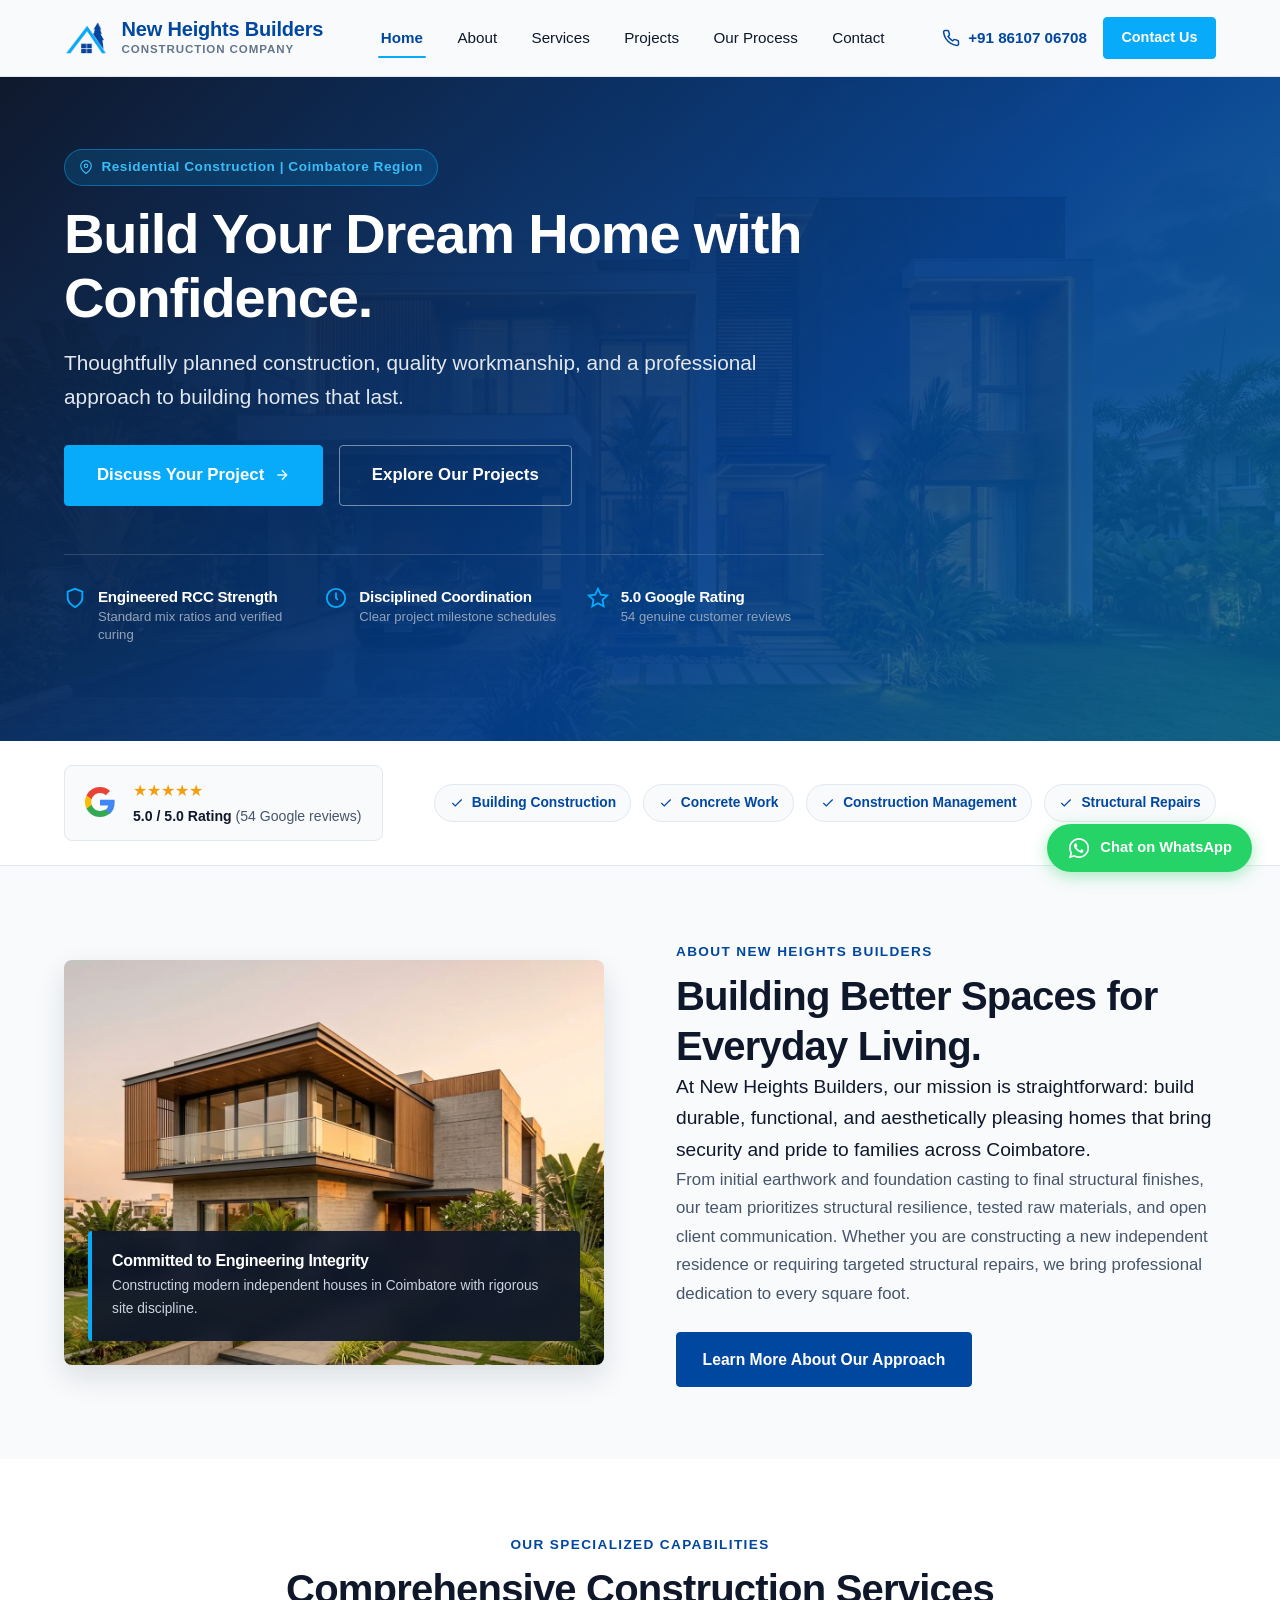
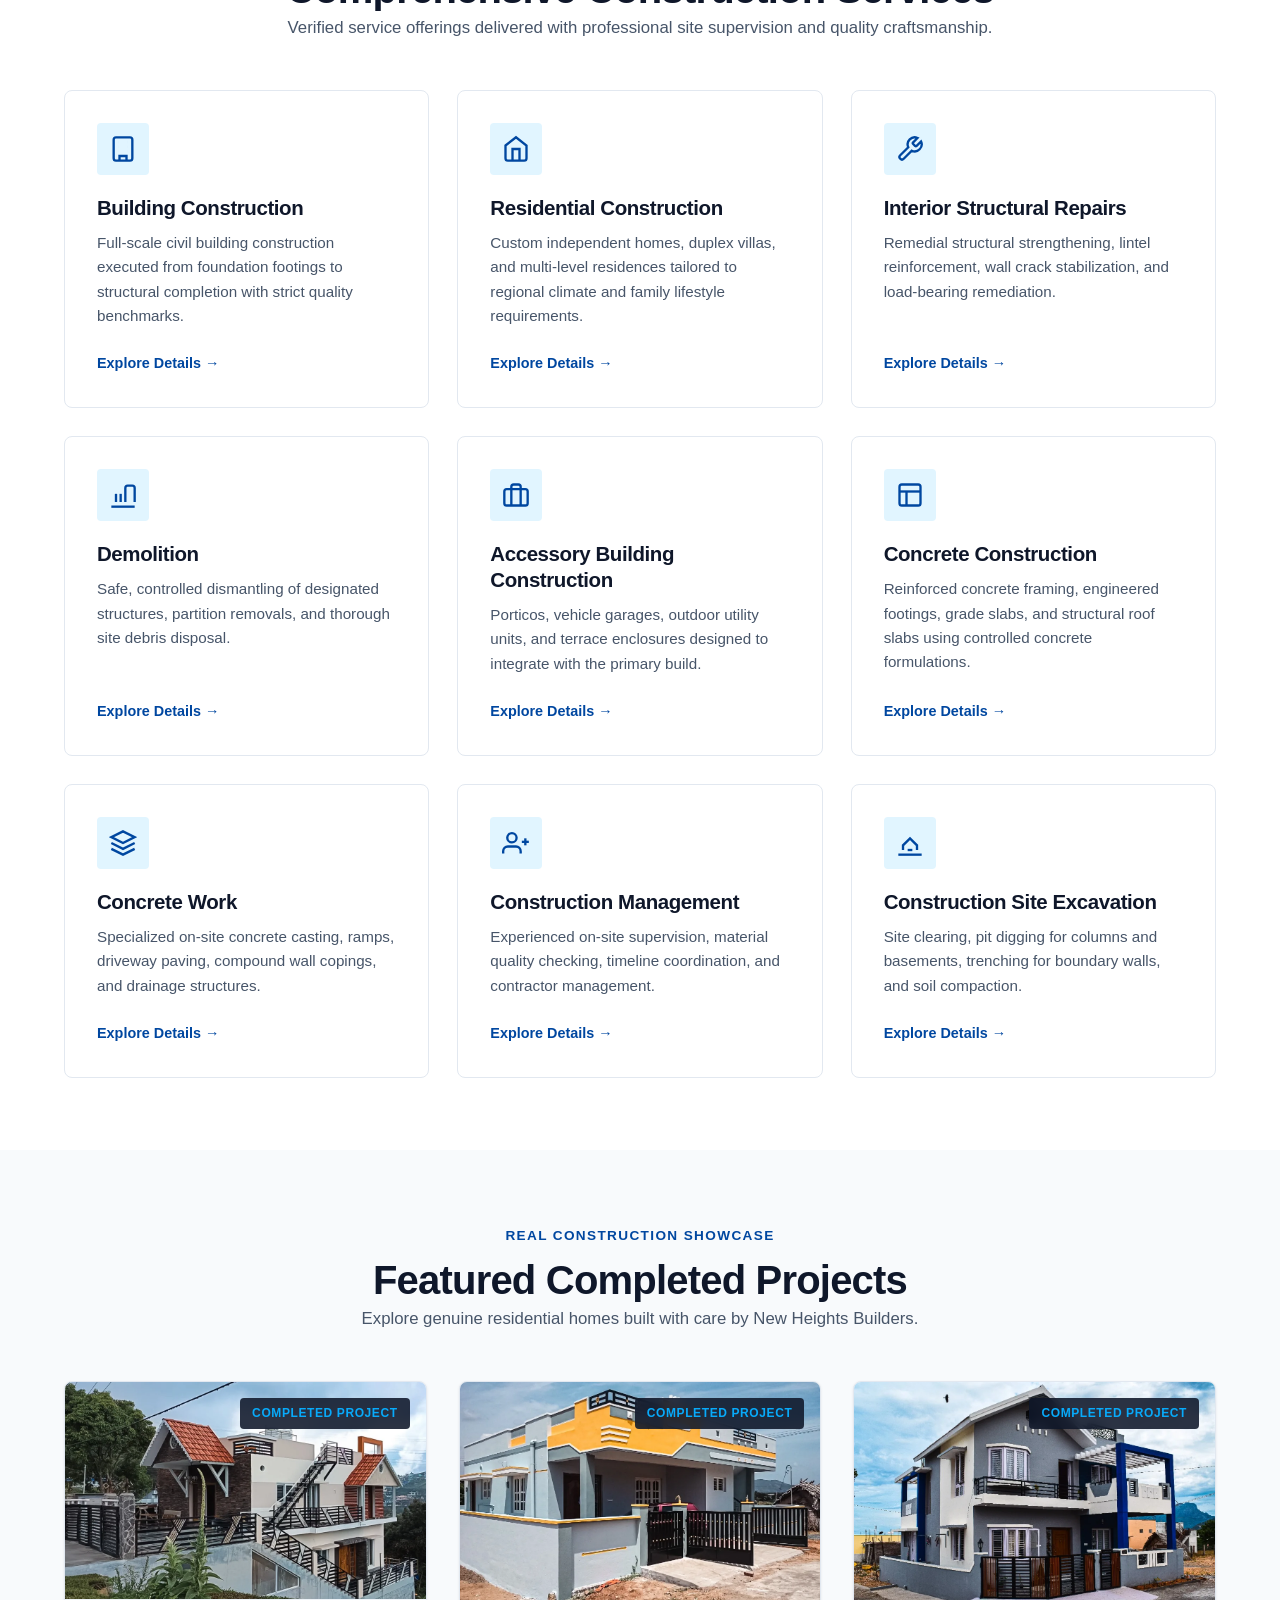
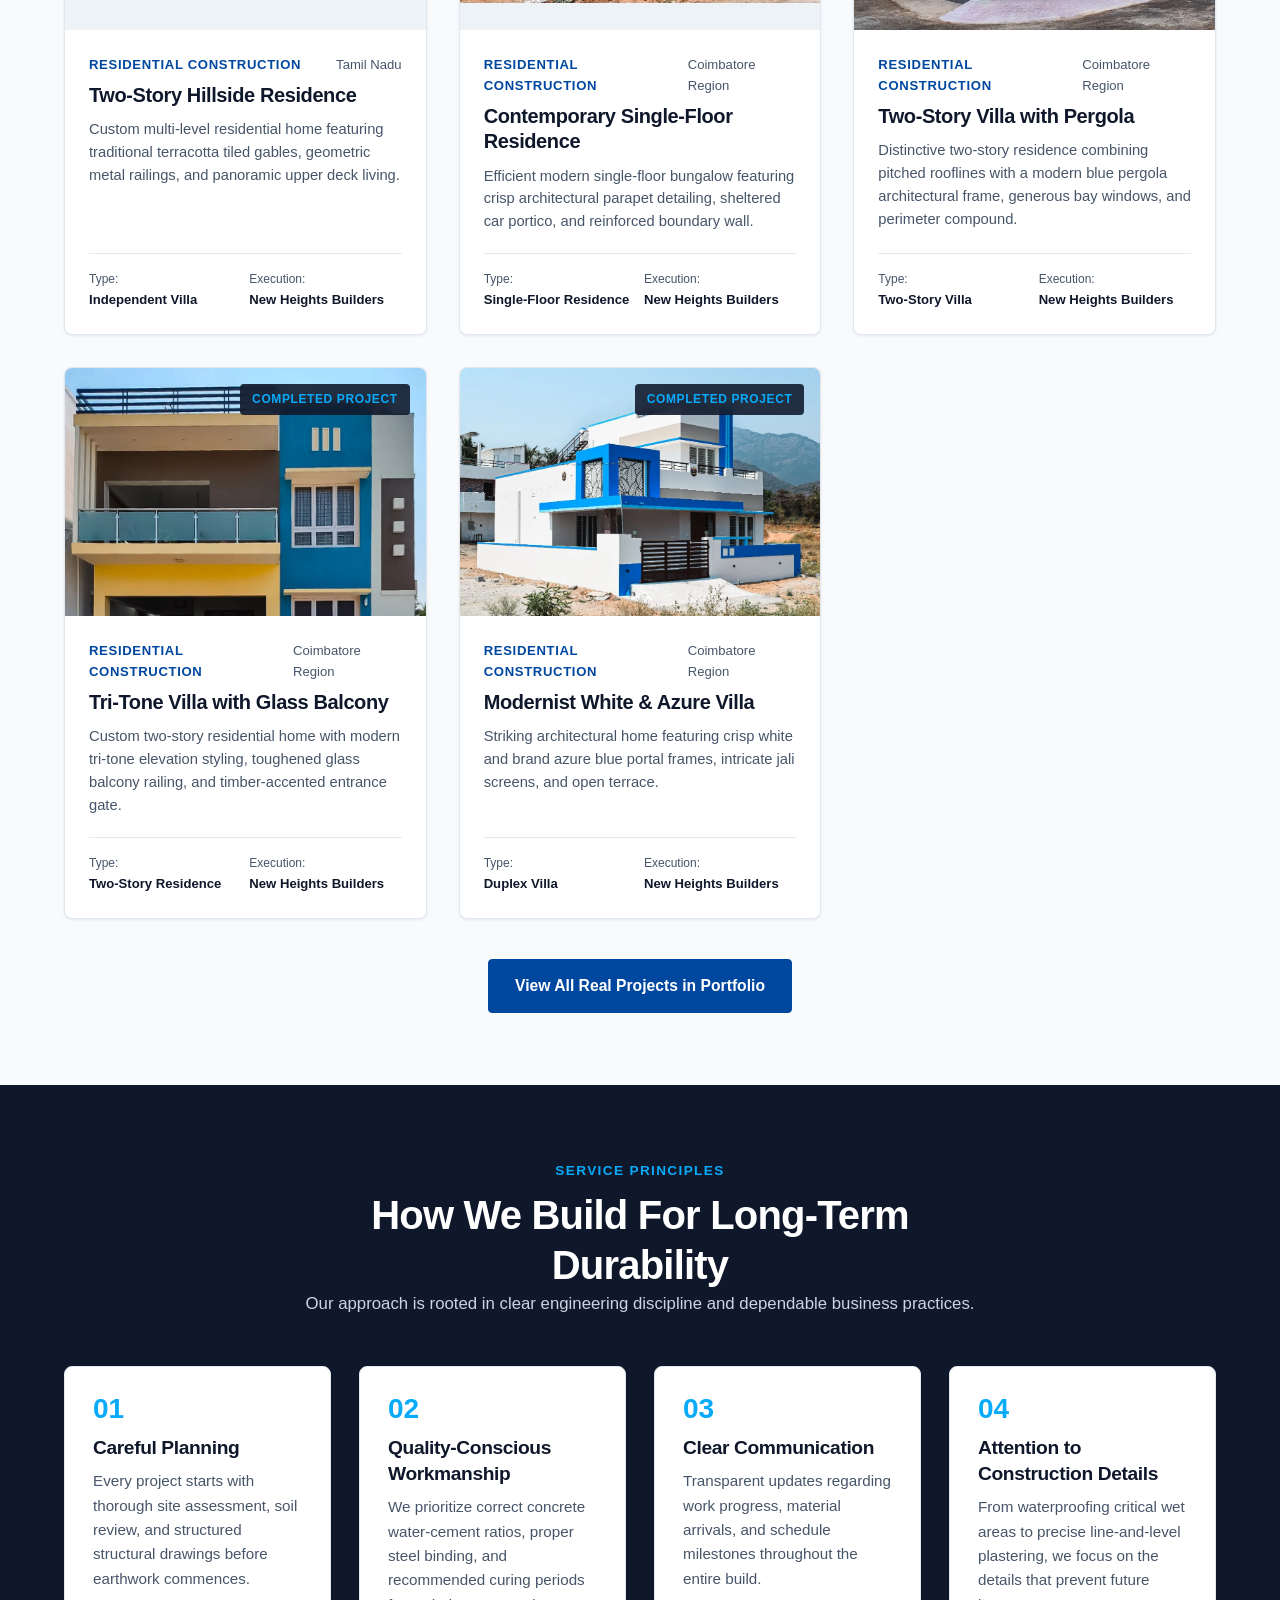
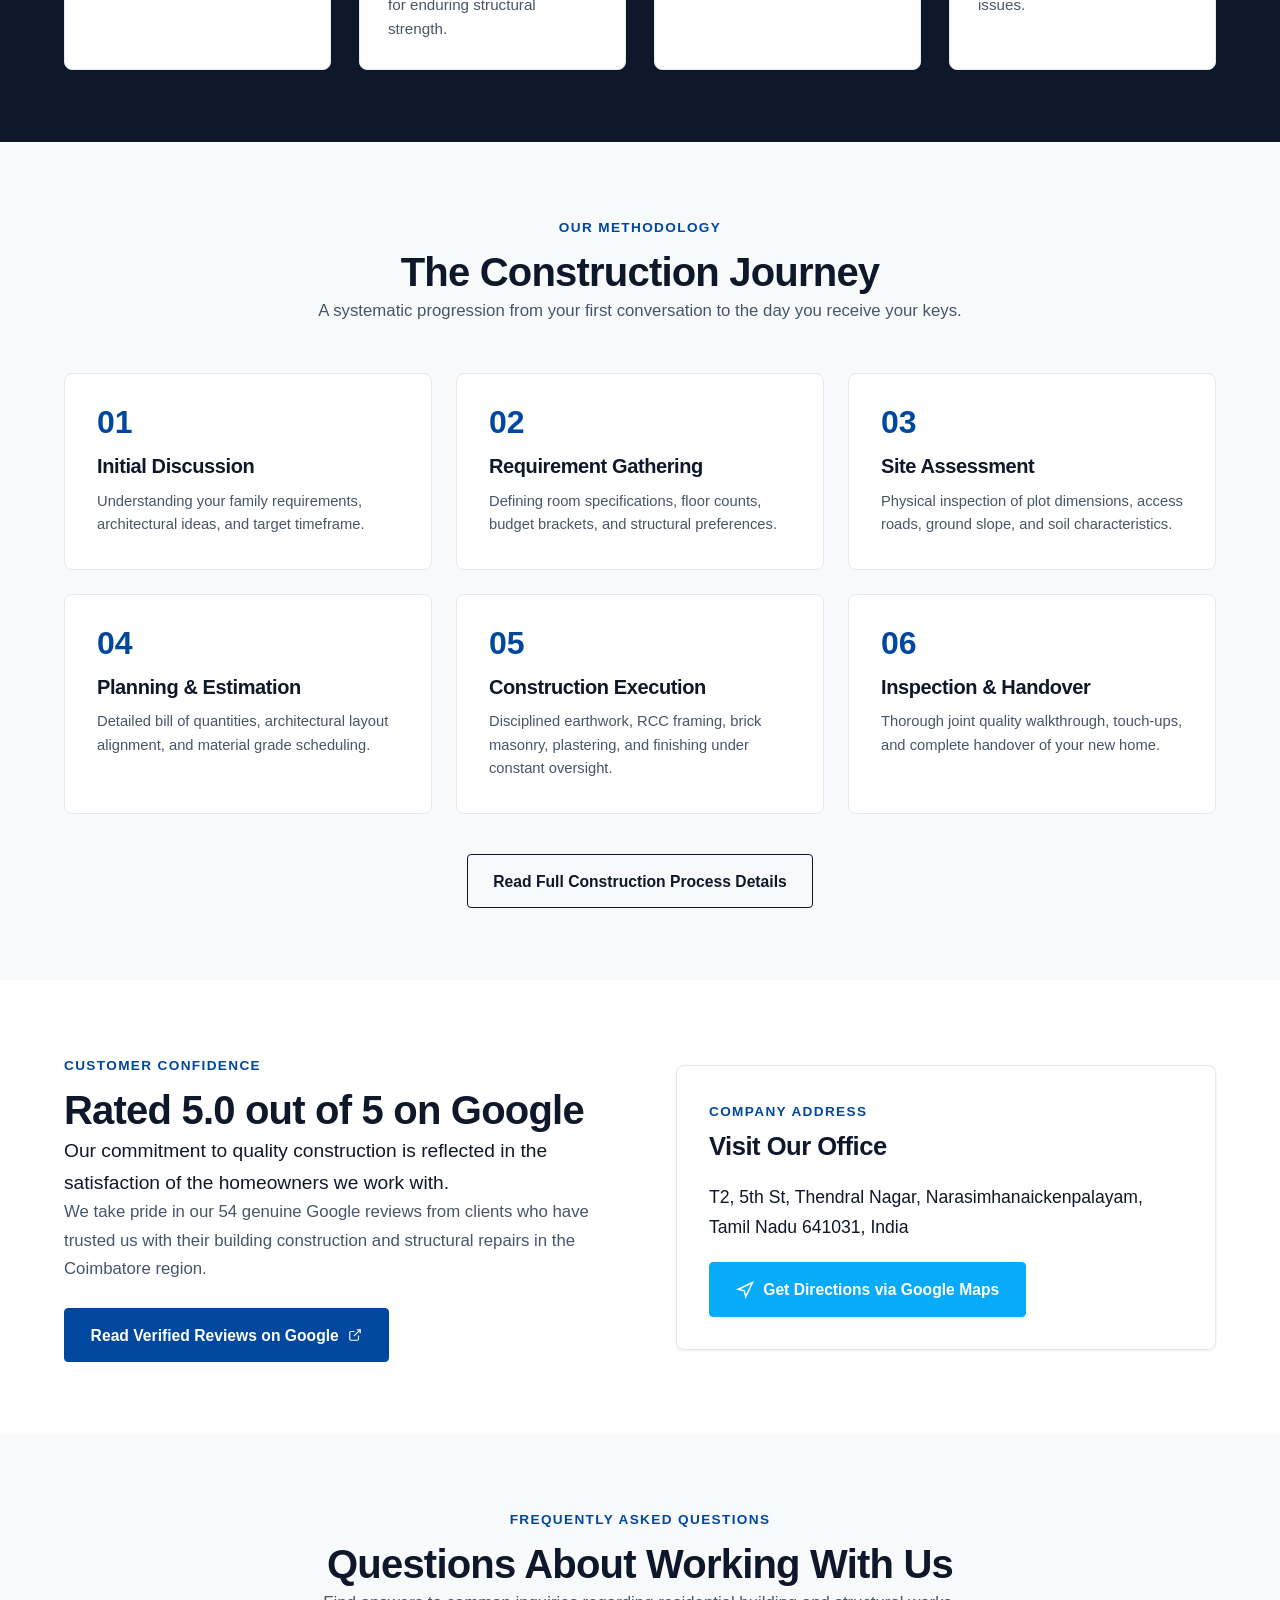
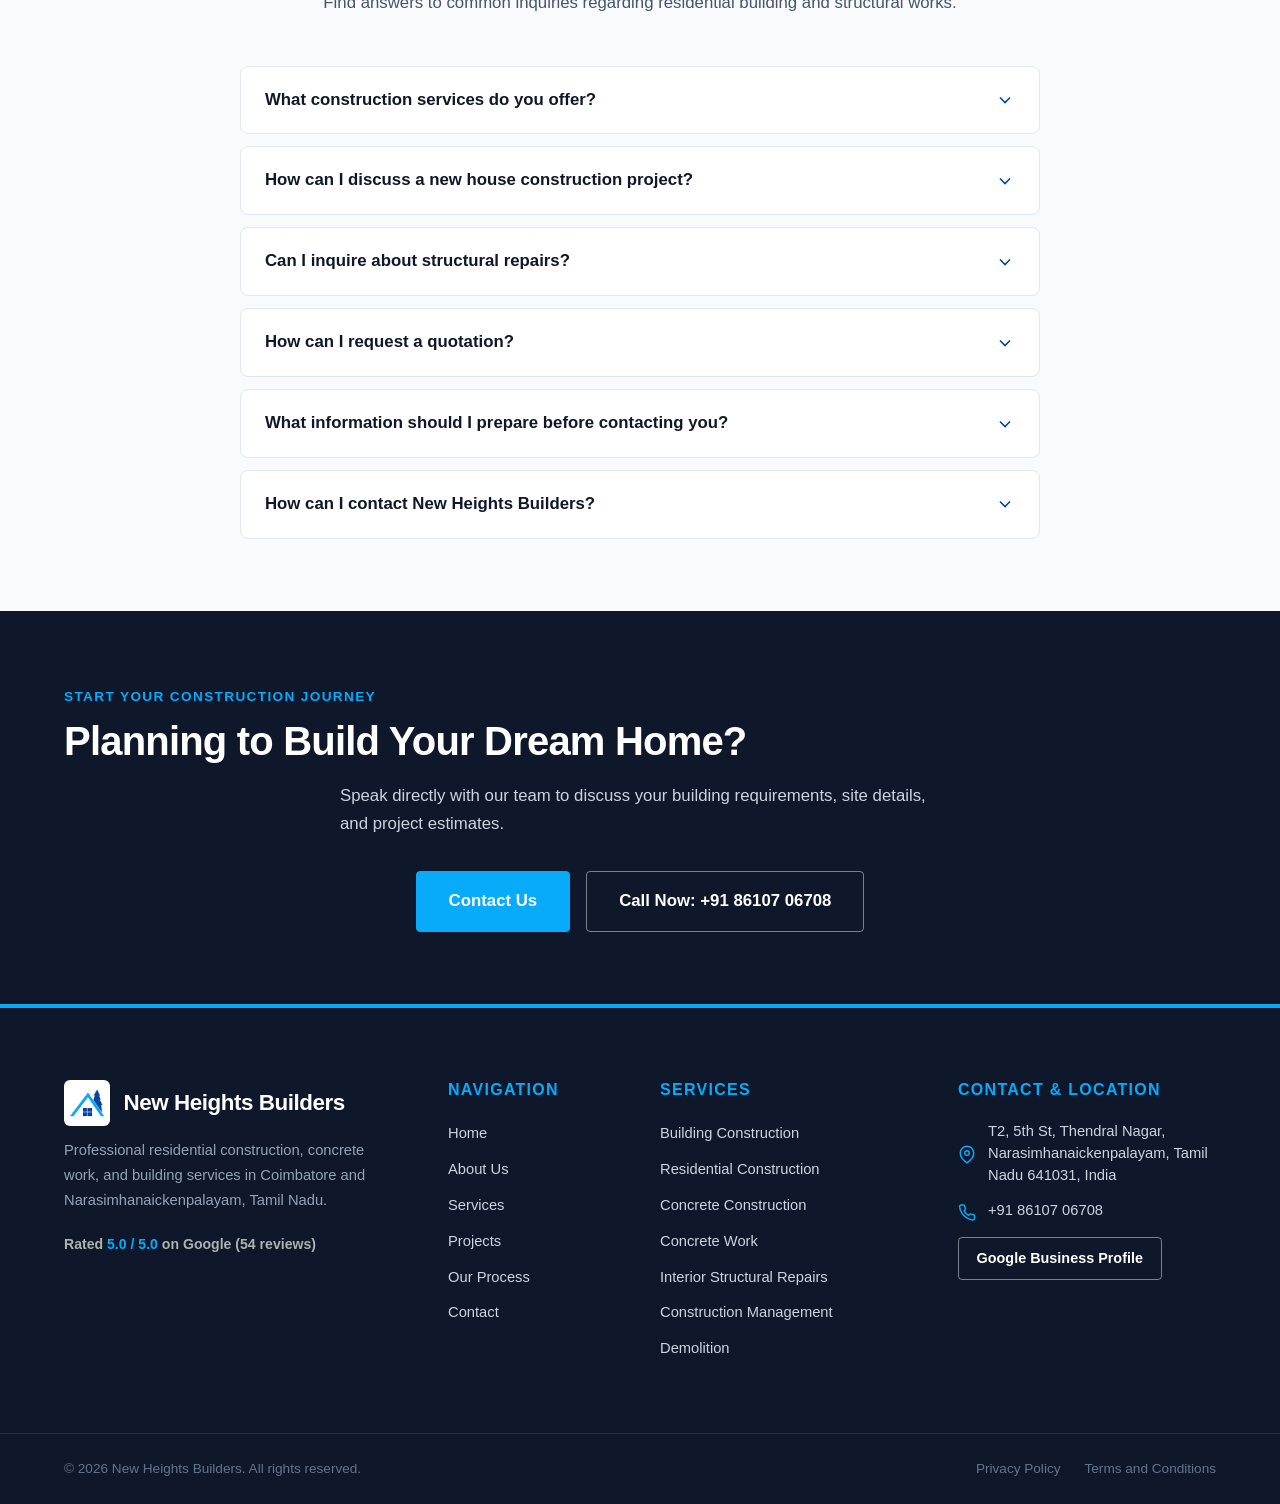
==== index.html @ aae4d850 "Add project files" ====
<!DOCTYPE html>
<html lang="en">
<head>
  <meta charset="UTF-8">
  <meta name="viewport" content="width=device-width, initial-scale=1.0">
  <title>New Heights Builders | Residential Construction in Coimbatore</title>
  <meta name="description" content="New Heights Builders provides quality residential building construction, concrete work, and structural repairs in Coimbatore and Narasimhanaickenpalayam. Rated 5.0 on Google.">
  <meta name="keywords" content="House construction in Coimbatore, Residential construction in Coimbatore, Building contractors in Coimbatore, Concrete construction services, Construction services in Narasimhanaickenpalayam">
  
  <!-- Open Graph / Social Media -->
  <meta property="og:type" content="website">
  <meta property="og:title" content="New Heights Builders | Residential Construction in Coimbatore">
  <meta property="og:description" content="Thoughtfully planned construction, quality workmanship, and a professional approach to building homes that last. Rated 5.0 out of 5 on Google.">
  <meta property="og:image" content="assets/images/og-image.jpg">
  
  <!-- Favicon -->
  <link rel="icon" type="image/png" href="assets/icons/favicon.png">
  <link rel="icon" type="image/svg+xml" href="assets/icons/favicon.svg">
  
  <!-- Stylesheets (Strictly relative paths for GitHub Pages) -->
  <link rel="stylesheet" href="css/styles.css">
  <link rel="stylesheet" href="css/responsive.css">

  <!-- Schema.org Structured Data -->
  <script type="application/ld+json">
  {
    "@context": "https://schema.org",
    "@type": "GeneralContractor",
    "name": "New Heights Builders",
    "telephone": "+918610706708",
    "address": {
      "@type": "PostalAddress",
      "streetAddress": "T2, 5th St, Thendral Nagar",
      "addressLocality": "Narasimhanaickenpalayam, Coimbatore",
      "addressRegion": "Tamil Nadu",
      "postalCode": "641031",
      "addressCountry": "IN"
    },
    "geo": {
      "@type": "GeoCoordinates",
      "latitude": 11.1128,
      "longitude": 76.9452
    },
    "aggregateRating": {
      "@type": "AggregateRating",
      "ratingValue": "5.0",
      "reviewCount": "54",
      "bestRating": "5",
      "worstRating": "1"
    },
    "priceRange": "$$"
  }
  </script>
</head>
<body>
  <!-- Skip to Main Content for Accessibility -->
  <a href="#main-content" class="skip-link">Skip to main content</a>

  <!-- Header -->
  <header class="site-header" role="banner">
    <div class="container header-inner">
      <a href="index.html" class="brand-link" aria-label="New Heights Builders - Return to homepage">
        <img src="assets/icons/logo.png" alt="New Heights Builders Logo" class="brand-logo-img" width="44" height="44">
        <div class="brand-meta">
          <span class="brand-name">New Heights Builders</span>
          <span class="brand-sub">Construction Company</span>
        </div>
      </a>

      <!-- Primary Navigation -->
      <nav id="primary-nav" class="nav-menu" role="navigation" aria-label="Main Navigation">
        <a href="index.html" class="nav-link active" aria-current="page">Home</a>
        <a href="about.html" class="nav-link">About</a>
        <a href="services.html" class="nav-link">Services</a>
        <a href="projects.html" class="nav-link">Projects</a>
        <a href="process.html" class="nav-link">Our Process</a>
        <a href="contact.html" class="nav-link">Contact</a>
      </nav>

      <div class="header-actions">
        <a href="tel:+918610706708" class="header-phone-link" data-config="phone-link" aria-label="Call New Heights Builders at +91 86107 06708">
          <svg width="18" height="18" viewBox="0 0 24 24" fill="none" stroke="currentColor" stroke-width="2" aria-hidden="true">
            <path d="M22 16.92v3a2 2 0 0 1-2.18 2 19.79 19.79 0 0 1-8.63-3.07 19.5 19.5 0 0 1-6-6 19.79 19.79 0 0 1-3.07-8.67A2 2 0 0 1 4.11 2h3a2 2 0 0 1 2 1.72 12.84 12.84 0 0 0 .7 2.81 2 2 0 0 1-.45 2.11L8.09 9.91a16 16 0 0 0 6 6l1.27-1.27a2 2 0 0 1 2.11-.45 12.84 12.84 0 0 0 2.81.7A2 2 0 0 1 22 16.92z"></path>
          </svg>
          <span data-config="phone">+91 86107 06708</span>
        </a>
        <a href="contact.html" class="btn btn-amber btn-sm">Contact Us</a>
        <button id="menu-toggle" class="menu-toggle" aria-expanded="false" aria-controls="primary-nav" aria-label="Open navigation menu">
          <svg class="menu-icon" viewBox="0 0 24 24" fill="none" stroke="currentColor" stroke-width="2" aria-hidden="true">
            <line x1="3" y1="12" x2="21" y2="12"></line>
            <line x1="3" y1="6" x2="21" y2="6"></line>
            <line x1="3" y1="18" x2="21" y2="18"></line>
          </svg>
        </button>
      </div>
    </div>
  </header>

  <main id="main-content">
    <!-- SECTION A: HERO -->
    <section class="hero" aria-labelledby="hero-heading">
      <div class="hero-backdrop">
        <picture>
          <source srcset="assets/images/hero-house.webp" type="image/webp">
          <img src="assets/images/hero-house.jpg" alt="Modern contemporary residential villa built with quality architectural construction" width="1600" height="900" fetchpriority="high">
        </picture>
        <div class="hero-gradient" aria-hidden="true"></div>
      </div>

      <div class="container hero-container">
        <div class="hero-content">
          <div class="hero-badge">
            <svg width="14" height="14" viewBox="0 0 24 24" fill="none" stroke="currentColor" stroke-width="2" aria-hidden="true">
              <path d="M21 10c0 7-9 13-9 13s-9-6-9-13a9 9 0 0 1 18 0z"></path>
              <circle cx="12" cy="10" r="3"></circle>
            </svg>
            <span>Residential Construction | Coimbatore Region</span>
          </div>

          <h1 id="hero-heading" class="hero-title">Build Your Dream Home with Confidence.</h1>
          <p class="hero-desc">Thoughtfully planned construction, quality workmanship, and a professional approach to building homes that last.</p>

          <div class="btn-group">
            <a href="contact.html" class="btn btn-amber btn-lg">
              <span>Discuss Your Project</span>
              <span class="btn-icon">
                <svg width="16" height="16" viewBox="0 0 24 24" fill="none" stroke="currentColor" stroke-width="2" aria-hidden="true">
                  <line x1="5" y1="12" x2="19" y2="12"></line>
                  <polyline points="12 5 19 12 12 19"></polyline>
                </svg>
              </span>
            </a>
            <a href="projects.html" class="btn btn-outline-light btn-lg">Explore Our Projects</a>
          </div>

          <div class="hero-features">
            <div class="hero-feat-item">
              <div class="hero-feat-icon">
                <svg width="22" height="22" viewBox="0 0 24 24" fill="none" stroke="currentColor" stroke-width="2" aria-hidden="true">
                  <path d="M12 22s8-4 8-10V5l-8-3-8 3v7c0 6 8 10 8 10z"></path>
                </svg>
              </div>
              <div class="hero-feat-text">
                <h4>Engineered RCC Strength</h4>
                <p>Standard mix ratios and verified curing</p>
              </div>
            </div>
            <div class="hero-feat-item">
              <div class="hero-feat-icon">
                <svg width="22" height="22" viewBox="0 0 24 24" fill="none" stroke="currentColor" stroke-width="2" aria-hidden="true">
                  <circle cx="12" cy="12" r="10"></circle>
                  <polyline points="12 6 12 12 14 14"></polyline>
                </svg>
              </div>
              <div class="hero-feat-text">
                <h4>Disciplined Coordination</h4>
                <p>Clear project milestone schedules</p>
              </div>
            </div>
            <div class="hero-feat-item">
              <div class="hero-feat-icon">
                <svg width="22" height="22" viewBox="0 0 24 24" fill="none" stroke="currentColor" stroke-width="2" aria-hidden="true">
                  <polygon points="12 2 15.09 8.26 22 9.27 17 14.14 18.18 21.02 12 17.77 5.82 21.02 7 14.14 2 9.27 8.91 8.26 12 2"></polygon>
                </svg>
              </div>
              <div class="hero-feat-text">
                <h4>5.0 Google Rating</h4>
                <p>54 genuine customer reviews</p>
              </div>
            </div>
          </div>
        </div>
      </div>
    </section>

    <!-- SECTION B: BUSINESS HIGHLIGHTS & GOOGLE RATING -->
    <section class="trust-bar" aria-label="Business Highlights">
      <div class="container trust-inner">
        <!-- Google rating box -->
        <a href="https://maps.google.com/?q=New+Heights+Builders+Narasimhanaickenpalayam+Coimbatore" target="_blank" rel="noopener noreferrer" class="google-review-badge" data-config="google-url" aria-label="Read genuine 5.0 Google reviews for New Heights Builders">
          <div class="google-logo-box">
            <svg viewBox="0 0 24 24" width="30" height="30" aria-hidden="true">
              <path fill="#4285F4" d="M23.745 12.27c0-.7-.06-1.4-.19-2.07H12v4.51h6.6c-.29 1.52-1.14 2.82-2.4 3.68v3.05h3.88c2.27-2.09 3.665-5.17 3.665-9.17z"/>
              <path fill="#34A853" d="M12 24c3.24 0 5.95-1.08 7.93-2.91l-3.88-3.05c-1.08.72-2.45 1.16-4.05 1.16-3.12 0-5.77-2.1-6.72-4.93H1.25v3.15C3.26 21.36 7.33 24 12 24z"/>
              <path fill="#FBBC05" d="M5.28 14.27c-.25-.72-.38-1.49-.38-2.27s.13-1.55.38-2.27V6.58H1.25C.45 8.16 0 9.94 0 12s.45 3.84 1.25 5.42l4.03-3.15z"/>
              <path fill="#EA4335" d="M12 4.75c1.77 0 3.35.61 4.6 1.8l3.42-3.42C17.95 1.19 15.24 0 12 0 7.33 0 3.26 2.64 1.25 6.58l4.03 3.15c.95-2.83 3.6-4.98 6.72-4.98z"/>
            </svg>
          </div>
          <div>
            <div class="google-stars" aria-hidden="true">
              ★★★★★
            </div>
            <div class="google-meta">
              <strong data-config="google-rating">5.0</strong> / 5.0 Rating <span>(<span data-config="google-reviews">54</span> Google reviews)</span>
            </div>
          </div>
        </a>

        <!-- Highlight pills -->
        <div class="highlights-pill-group">
          <span class="highlight-pill">
            <svg width="14" height="14" viewBox="0 0 24 24" fill="none" stroke="currentColor" stroke-width="2" aria-hidden="true"><polyline points="20 6 9 17 4 12"></polyline></svg>
            Building Construction
          </span>
          <span class="highlight-pill">
            <svg width="14" height="14" viewBox="0 0 24 24" fill="none" stroke="currentColor" stroke-width="2" aria-hidden="true"><polyline points="20 6 9 17 4 12"></polyline></svg>
            Concrete Work
          </span>
          <span class="highlight-pill">
            <svg width="14" height="14" viewBox="0 0 24 24" fill="none" stroke="currentColor" stroke-width="2" aria-hidden="true"><polyline points="20 6 9 17 4 12"></polyline></svg>
            Construction Management
          </span>
          <span class="highlight-pill">
            <svg width="14" height="14" viewBox="0 0 24 24" fill="none" stroke="currentColor" stroke-width="2" aria-hidden="true"><polyline points="20 6 9 17 4 12"></polyline></svg>
            Structural Repairs
          </span>
        </div>
      </div>
    </section>

    <!-- SECTION C: ABOUT INTRODUCTION -->
    <section class="section" aria-labelledby="about-intro-heading">
      <div class="container">
        <div class="split-grid">
          <div class="split-image-wrap">
            <picture>
              <source srcset="assets/images/about-house.webp" type="image/webp">
              <img src="assets/images/about-house.jpg" alt="Architectural design and structural concrete craftsmanship by New Heights Builders" loading="lazy" width="800" height="600">
            </picture>
            <div class="split-overlay-card">
              <h4>Committed to Engineering Integrity</h4>
              <p>Constructing modern independent houses in Coimbatore with rigorous site discipline.</p>
            </div>
          </div>

          <div class="split-content">
            <span class="eyebrow">About New Heights Builders</span>
            <h2 id="about-intro-heading">Building Better Spaces for Everyday Living.</h2>
            <p class="lead">At New Heights Builders, our mission is straightforward: build durable, functional, and aesthetically pleasing homes that bring security and pride to families across Coimbatore.</p>
            <p>From initial earthwork and foundation casting to final structural finishes, our team prioritizes structural resilience, tested raw materials, and open client communication. Whether you are constructing a new independent residence or requiring targeted structural repairs, we bring professional dedication to every square foot.</p>
            <div style="margin-top: 1.5rem;">
              <a href="about.html" class="btn btn-primary">Learn More About Our Approach</a>
            </div>
          </div>
        </div>
      </div>
    </section>

    <!-- SECTION D: CONFIRMED SERVICES -->
    <section class="section section-alt" aria-labelledby="services-heading">
      <div class="container">
        <div class="section-header text-center">
          <span class="eyebrow">Our Specialized Capabilities</span>
          <h2 id="services-heading">Comprehensive Construction Services</h2>
          <p>Verified service offerings delivered with professional site supervision and quality craftsmanship.</p>
        </div>

        <div class="services-grid">
          <!-- 1. Building Construction -->
          <article class="service-card">
            <div class="service-icon-box" aria-hidden="true">
              <svg width="28" height="28" viewBox="0 0 24 24" fill="none" stroke="currentColor" stroke-width="2">
                <rect x="4" y="2" width="16" height="20" rx="2" ry="2"></rect>
                <path d="M9 22v-4h6v4"></path>
                <path d="M8 6h.01"></path>
                <path d="M16 6h.01"></path>
                <path d="M8 10h.01"></path>
                <path d="M16 10h.01"></path>
                <path d="M8 14h.01"></path>
                <path d="M16 14h.01"></path>
              </svg>
            </div>
            <h3>Building Construction</h3>
            <p>Full-scale civil building construction executed from foundation footings to structural completion with strict quality benchmarks.</p>
            <a href="services.html#building-construction" class="service-card-link">Explore Details →</a>
          </article>

          <!-- 2. Residential Construction -->
          <article class="service-card">
            <div class="service-icon-box" aria-hidden="true">
              <svg width="28" height="28" viewBox="0 0 24 24" fill="none" stroke="currentColor" stroke-width="2">
                <path d="M3 9l9-7 9 7v11a2 2 0 0 1-2 2H5a2 2 0 0 1-2-2z"></path>
                <polyline points="9 22 9 12 15 12 15 22"></polyline>
              </svg>
            </div>
            <h3>Residential Construction</h3>
            <p>Custom independent homes, duplex villas, and multi-level residences tailored to regional climate and family lifestyle requirements.</p>
            <a href="services.html#residential-construction" class="service-card-link">Explore Details →</a>
          </article>

          <!-- 3. Interior Structural Repairs -->
          <article class="service-card">
            <div class="service-icon-box" aria-hidden="true">
              <svg width="28" height="28" viewBox="0 0 24 24" fill="none" stroke="currentColor" stroke-width="2">
                <path d="M14.7 6.3a1 1 0 0 0 0 1.4l1.6 1.6a1 1 0 0 0 1.4 0l3.77-3.77a6 6 0 0 1-7.94 7.94l-6.91 6.91a2.12 2.12 0 0 1-3-3l6.91-6.91a6 6 0 0 1 7.94-7.94l-3.76 3.76z"></path>
              </svg>
            </div>
            <h3>Interior Structural Repairs</h3>
            <p>Remedial structural strengthening, lintel reinforcement, wall crack stabilization, and load-bearing remediation.</p>
            <a href="services.html#interior-structural-repairs" class="service-card-link">Explore Details →</a>
          </article>

          <!-- 4. Demolition -->
          <article class="service-card">
            <div class="service-icon-box" aria-hidden="true">
              <svg width="28" height="28" viewBox="0 0 24 24" fill="none" stroke="currentColor" stroke-width="2">
                <line x1="2" y1="22" x2="22" y2="22"></line>
                <line x1="6" y1="18" x2="6" y2="11"></line>
                <line x1="10" y1="18" x2="10" y2="11"></line>
                <path d="M14 18V6a2 2 0 0 1 2-2h4a2 2 0 0 1 2 2v12"></path>
              </svg>
            </div>
            <h3>Demolition</h3>
            <p>Safe, controlled dismantling of designated structures, partition removals, and thorough site debris disposal.</p>
            <a href="services.html#demolition" class="service-card-link">Explore Details →</a>
          </article>

          <!-- 5. Accessory Building Construction -->
          <article class="service-card">
            <div class="service-icon-box" aria-hidden="true">
              <svg width="28" height="28" viewBox="0 0 24 24" fill="none" stroke="currentColor" stroke-width="2">
                <rect x="2" y="7" width="20" height="14" rx="2" ry="2"></rect>
                <path d="M16 21V5a2 2 0 0 0-2-2h-4a2 2 0 0 0-2 2v16"></path>
              </svg>
            </div>
            <h3>Accessory Building Construction</h3>
            <p>Porticos, vehicle garages, outdoor utility units, and terrace enclosures designed to integrate with the primary build.</p>
            <a href="services.html#accessory-building-construction" class="service-card-link">Explore Details →</a>
          </article>

          <!-- 6. Concrete Construction -->
          <article class="service-card">
            <div class="service-icon-box" aria-hidden="true">
              <svg width="28" height="28" viewBox="0 0 24 24" fill="none" stroke="currentColor" stroke-width="2">
                <rect x="3" y="3" width="18" height="18" rx="2"></rect>
                <line x1="3" y1="9" x2="21" y2="9"></line>
                <line x1="9" y1="21" x2="9" y2="9"></line>
              </svg>
            </div>
            <h3>Concrete Construction</h3>
            <p>Reinforced concrete framing, engineered footings, grade slabs, and structural roof slabs using controlled concrete formulations.</p>
            <a href="services.html#concrete-construction" class="service-card-link">Explore Details →</a>
          </article>

          <!-- 7. Concrete Work -->
          <article class="service-card">
            <div class="service-icon-box" aria-hidden="true">
              <svg width="28" height="28" viewBox="0 0 24 24" fill="none" stroke="currentColor" stroke-width="2">
                <path d="M12 2L2 7l10 5 10-5-10-5z"></path>
                <path d="M2 17l10 5 10-5"></path>
                <path d="M2 12l10 5 10-5"></path>
              </svg>
            </div>
            <h3>Concrete Work</h3>
            <p>Specialized on-site concrete casting, ramps, driveway paving, compound wall copings, and drainage structures.</p>
            <a href="services.html#concrete-work" class="service-card-link">Explore Details →</a>
          </article>

          <!-- 8. Construction Management -->
          <article class="service-card">
            <div class="service-icon-box" aria-hidden="true">
              <svg width="28" height="28" viewBox="0 0 24 24" fill="none" stroke="currentColor" stroke-width="2">
                <path d="M16 21v-2a4 4 0 0 0-4-4H5a4 4 0 0 0-4 4v2"></path>
                <circle cx="8.5" cy="7.5" r="4"></circle>
                <line x1="20" y1="8" x2="20" y2="14"></line>
                <line x1="23" y1="11" x2="17" y2="11"></line>
              </svg>
            </div>
            <h3>Construction Management</h3>
            <p>Experienced on-site supervision, material quality checking, timeline coordination, and contractor management.</p>
            <a href="services.html#construction-management" class="service-card-link">Explore Details →</a>
          </article>

          <!-- 9. Construction Site Excavation -->
          <article class="service-card">
            <div class="service-icon-box" aria-hidden="true">
              <svg width="28" height="28" viewBox="0 0 24 24" fill="none" stroke="currentColor" stroke-width="2">
                <path d="M2 22h20"></path>
                <path d="M6 18v-4l6-6 6 6v4"></path>
                <path d="M10 18h4"></path>
              </svg>
            </div>
            <h3>Construction Site Excavation</h3>
            <p>Site clearing, pit digging for columns and basements, trenching for boundary walls, and soil compaction.</p>
            <a href="services.html#construction-site-excavation" class="service-card-link">Explore Details →</a>
          </article>
        </div>
      </div>
    </section>

    <!-- SECTION E: FEATURED REAL PROJECTS -->
    <section class="section" aria-labelledby="featured-projects-heading">
      <div class="container">
        <div class="section-header text-center">
          <span class="eyebrow">Real Construction Showcase</span>
          <h2 id="featured-projects-heading">Featured Completed Projects</h2>
          <p>Explore genuine residential homes built with care by New Heights Builders.</p>
        </div>

        <div class="projects-grid">
          <!-- Real Project 1 -->
          <article class="project-card">
            <div class="project-media">
              <picture>
                <source srcset="assets/images/project-01.webp" type="image/webp">
                <img src="assets/images/project-01.jpg" alt="Two-story hillside residence with terracotta tile gables built by New Heights Builders" loading="lazy" width="600" height="420">
              </picture>
              <span class="project-badge">Completed Project</span>
            </div>
            <div class="project-body">
              <div class="project-meta">
                <span class="project-category">Residential Construction</span>
                <span class="project-loc">Tamil Nadu</span>
              </div>
              <h3 class="project-title">Two-Story Hillside Residence</h3>
              <p class="project-desc">Custom multi-level residential home featuring traditional terracotta tiled gables, geometric metal railings, and panoramic upper deck living.</p>
              <div class="project-specs">
                <div class="spec-item"><span class="spec-label">Type:</span><span class="spec-val">Independent Villa</span></div>
                <div class="spec-item"><span class="spec-label">Execution:</span><span class="spec-val">New Heights Builders</span></div>
              </div>
            </div>
          </article>

          <!-- Real Project 2 -->
          <article class="project-card">
            <div class="project-media">
              <picture>
                <source srcset="assets/images/project-02.webp" type="image/webp">
                <img src="assets/images/project-02.jpg" alt="Contemporary single-floor home with ochre parapet built by New Heights Builders" loading="lazy" width="600" height="420">
              </picture>
              <span class="project-badge">Completed Project</span>
            </div>
            <div class="project-body">
              <div class="project-meta">
                <span class="project-category">Residential Construction</span>
                <span class="project-loc">Coimbatore Region</span>
              </div>
              <h3 class="project-title">Contemporary Single-Floor Residence</h3>
              <p class="project-desc">Efficient modern single-floor bungalow featuring crisp architectural parapet detailing, sheltered car portico, and reinforced boundary wall.</p>
              <div class="project-specs">
                <div class="spec-item"><span class="spec-label">Type:</span><span class="spec-val">Single-Floor Residence</span></div>
                <div class="spec-item"><span class="spec-label">Execution:</span><span class="spec-val">New Heights Builders</span></div>
              </div>
            </div>
          </article>

          <!-- Real Project 5 -->
          <article class="project-card">
            <div class="project-media">
              <picture>
                <source srcset="assets/images/project-05.webp" type="image/webp">
                <img src="assets/images/project-05.jpg" alt="Contemporary villa with royal blue pergola portal built by New Heights Builders" loading="lazy" width="600" height="420">
              </picture>
              <span class="project-badge">Completed Project</span>
            </div>
            <div class="project-body">
              <div class="project-meta">
                <span class="project-category">Residential Construction</span>
                <span class="project-loc">Coimbatore Region</span>
              </div>
              <h3 class="project-title">Two-Story Villa with Pergola</h3>
              <p class="project-desc">Distinctive two-story residence combining pitched rooflines with a modern blue pergola architectural frame, generous bay windows, and perimeter compound.</p>
              <div class="project-specs">
                <div class="spec-item"><span class="spec-label">Type:</span><span class="spec-val">Two-Story Villa</span></div>
                <div class="spec-item"><span class="spec-label">Execution:</span><span class="spec-val">New Heights Builders</span></div>
              </div>
            </div>
          </article>

          <!-- Real Project 6 -->
          <article class="project-card">
            <div class="project-media">
              <picture>
                <source srcset="assets/images/project-06.webp" type="image/webp">
                <img src="assets/images/project-06.jpg" alt="Contemporary two-story house with azure blue and yellow elevation accents built by New Heights Builders" loading="lazy" width="600" height="420">
              </picture>
              <span class="project-badge">Completed Project</span>
            </div>
            <div class="project-body">
              <div class="project-meta">
                <span class="project-category">Residential Construction</span>
                <span class="project-loc">Coimbatore Region</span>
              </div>
              <h3 class="project-title">Tri-Tone Villa with Glass Balcony</h3>
              <p class="project-desc">Custom two-story residential home with modern tri-tone elevation styling, toughened glass balcony railing, and timber-accented entrance gate.</p>
              <div class="project-specs">
                <div class="spec-item"><span class="spec-label">Type:</span><span class="spec-val">Two-Story Residence</span></div>
                <div class="spec-item"><span class="spec-label">Execution:</span><span class="spec-val">New Heights Builders</span></div>
              </div>
            </div>
          </article>

          <!-- Real Project 7 -->
          <article class="project-card">
            <div class="project-media">
              <picture>
                <source srcset="assets/images/project-07.webp" type="image/webp">
                <img src="assets/images/project-07.jpg" alt="Modernist white and azure blue villa with cuboid architectural frame built by New Heights Builders" loading="lazy" width="600" height="420">
              </picture>
              <span class="project-badge">Completed Project</span>
            </div>
            <div class="project-body">
              <div class="project-meta">
                <span class="project-category">Residential Construction</span>
                <span class="project-loc">Coimbatore Region</span>
              </div>
              <h3 class="project-title">Modernist White & Azure Villa</h3>
              <p class="project-desc">Striking architectural home featuring crisp white and brand azure blue portal frames, intricate jali screens, and open terrace.</p>
              <div class="project-specs">
                <div class="spec-item"><span class="spec-label">Type:</span><span class="spec-val">Duplex Villa</span></div>
                <div class="spec-item"><span class="spec-label">Execution:</span><span class="spec-val">New Heights Builders</span></div>
              </div>
            </div>
          </article>
        </div>

        <div style="text-align: center; margin-top: 2.5rem;">
          <a href="projects.html" class="btn btn-primary">View All Real Projects in Portfolio</a>
        </div>
      </div>
    </section>

    <!-- SECTION F: WHY CHOOSE US -->
    <section class="section section-dark" aria-labelledby="principles-heading">
      <div class="container">
        <div class="section-header text-center">
          <span class="eyebrow eyebrow-light">Service Principles</span>
          <h2 id="principles-heading">How We Build For Long-Term Durability</h2>
          <p>Our approach is rooted in clear engineering discipline and dependable business practices.</p>
        </div>

        <div class="principles-grid">
          <div class="principle-card">
            <div class="principle-number">01</div>
            <h3>Careful Planning</h3>
            <p>Every project starts with thorough site assessment, soil review, and structured structural drawings before earthwork commences.</p>
          </div>
          <div class="principle-card">
            <div class="principle-number">02</div>
            <h3>Quality-Conscious Workmanship</h3>
            <p>We prioritize correct concrete water-cement ratios, proper steel binding, and recommended curing periods for enduring structural strength.</p>
          </div>
          <div class="principle-card">
            <div class="principle-number">03</div>
            <h3>Clear Communication</h3>
            <p>Transparent updates regarding work progress, material arrivals, and schedule milestones throughout the entire build.</p>
          </div>
          <div class="principle-card">
            <div class="principle-number">04</div>
            <h3>Attention to Construction Details</h3>
            <p>From waterproofing critical wet areas to precise line-and-level plastering, we focus on the details that prevent future issues.</p>
          </div>
        </div>
      </div>
    </section>

    <!-- SECTION G: CONSTRUCTION PROCESS SUMMARY -->
    <section class="section" aria-labelledby="process-heading">
      <div class="container">
        <div class="section-header text-center">
          <span class="eyebrow">Our Methodology</span>
          <h2 id="process-heading">The Construction Journey</h2>
          <p>A systematic progression from your first conversation to the day you receive your keys.</p>
        </div>

        <div class="process-timeline">
          <div class="process-step-card">
            <div class="step-header">
              <span class="step-num">01</span>
            </div>
            <h3>Initial Discussion</h3>
            <p>Understanding your family requirements, architectural ideas, and target timeframe.</p>
          </div>

          <div class="process-step-card">
            <div class="step-header">
              <span class="step-num">02</span>
            </div>
            <h3>Requirement Gathering</h3>
            <p>Defining room specifications, floor counts, budget brackets, and structural preferences.</p>
          </div>

          <div class="process-step-card">
            <div class="step-header">
              <span class="step-num">03</span>
            </div>
            <h3>Site Assessment</h3>
            <p>Physical inspection of plot dimensions, access roads, ground slope, and soil characteristics.</p>
          </div>

          <div class="process-step-card">
            <div class="step-header">
              <span class="step-num">04</span>
            </div>
            <h3>Planning & Estimation</h3>
            <p>Detailed bill of quantities, architectural layout alignment, and material grade scheduling.</p>
          </div>

          <div class="process-step-card">
            <div class="step-header">
              <span class="step-num">05</span>
            </div>
            <h3>Construction Execution</h3>
            <p>Disciplined earthwork, RCC framing, brick masonry, plastering, and finishing under constant oversight.</p>
          </div>

          <div class="process-step-card">
            <div class="step-header">
              <span class="step-num">06</span>
            </div>
            <h3>Inspection & Handover</h3>
            <p>Thorough joint quality walkthrough, touch-ups, and complete handover of your new home.</p>
          </div>
        </div>

        <div style="text-align: center; margin-top: 2.5rem;">
          <a href="process.html" class="btn btn-secondary">Read Full Construction Process Details</a>
        </div>
      </div>
    </section>

    <!-- SECTION H & I: GOOGLE REVIEWS & SERVICE AREA / DIRECTIONS -->
    <section class="section section-alt" aria-labelledby="reviews-location-heading">
      <div class="container">
        <div class="split-grid">
          <!-- Google Reviews Info -->
          <div>
            <span class="eyebrow">Customer Confidence</span>
            <h2 id="reviews-location-heading">Rated 5.0 out of 5 on Google</h2>
            <p class="lead">Our commitment to quality construction is reflected in the satisfaction of the homeowners we work with.</p>
            <p>We take pride in our 54 genuine Google reviews from clients who have trusted us with their building construction and structural repairs in the Coimbatore region.</p>
            <div style="margin-top: 1.5rem;">
              <a href="https://maps.google.com/?q=New+Heights+Builders+Narasimhanaickenpalayam+Coimbatore" target="_blank" rel="noopener noreferrer" class="btn btn-primary" data-config="google-url">
                <span>Read Verified Reviews on Google</span>
                <span class="btn-icon">
                  <svg width="14" height="14" viewBox="0 0 24 24" fill="none" stroke="currentColor" stroke-width="2" aria-hidden="true"><path d="M18 13v6a2 2 0 0 1-2 2H5a2 2 0 0 1-2-2V8a2 2 0 0 1 2-2h6"></path><polyline points="15 3 21 3 21 9"></polyline><line x1="10" y1="14" x2="21" y2="3"></line></svg>
                </span>
              </a>
            </div>
          </div>

          <!-- Location & Directions -->
          <div class="location-card">
            <div>
              <span class="eyebrow">Company Address</span>
              <h3>Visit Our Office</h3>
            </div>
            <address class="location-address" data-config="address">
              T2, 5th St, Thendral Nagar,<br>
              Narasimhanaickenpalayam,<br>
              Tamil Nadu 641031, India
            </address>
            <div>
              <a href="https://www.google.com/maps/dir/?api=1&destination=T2,+5th+St,+Thendral+Nagar,+Narasimhanaickenpalayam,+Tamil+Nadu+641031,+India" target="_blank" rel="noopener noreferrer" class="btn btn-amber" data-config="directions-url">
                <svg width="18" height="18" viewBox="0 0 24 24" fill="none" stroke="currentColor" stroke-width="2" aria-hidden="true">
                  <polygon points="3 11 22 2 13 21 11 13 3 11"></polygon>
                </svg>
                <span>Get Directions via Google Maps</span>
              </a>
            </div>
          </div>
        </div>
      </div>
    </section>

    <!-- SECTION J: FAQ (ACCESSIBLE ACCORDION) -->
    <section class="section" aria-labelledby="faq-heading">
      <div class="container">
        <div class="section-header text-center">
          <span class="eyebrow">Frequently Asked Questions</span>
          <h2 id="faq-heading">Questions About Working With Us</h2>
          <p>Find answers to common inquiries regarding residential building and structural works.</p>
        </div>

        <div class="accordion-list" role="region" aria-label="Frequently Asked Questions Accordion">
          <!-- FAQ 1 -->
          <div class="accordion-item">
            <button class="accordion-trigger" aria-expanded="false" aria-controls="faq-panel-1" id="faq-trigger-1">
              <span>What construction services do you offer?</span>
              <svg class="accordion-icon" viewBox="0 0 24 24" fill="none" stroke="currentColor" stroke-width="2" aria-hidden="true">
                <polyline points="6 9 12 15 18 9"></polyline>
              </svg>
            </button>
            <div class="accordion-panel" id="faq-panel-1" role="region" aria-labelledby="faq-trigger-1" hidden>
              <p>We provide complete building construction, residential construction (independent houses and villas), interior structural repairs, concrete construction, specialized concrete work, demolition, accessory building construction, construction management, and site excavation.</p>
            </div>
          </div>

          <!-- FAQ 2 -->
          <div class="accordion-item">
            <button class="accordion-trigger" aria-expanded="false" aria-controls="faq-panel-2" id="faq-trigger-2">
              <span>How can I discuss a new house construction project?</span>
              <svg class="accordion-icon" viewBox="0 0 24 24" fill="none" stroke="currentColor" stroke-width="2" aria-hidden="true">
                <polyline points="6 9 12 15 18 9"></polyline>
              </svg>
            </button>
            <div class="accordion-panel" id="faq-panel-2" role="region" aria-labelledby="faq-trigger-2" hidden>
              <p>You can call us directly at +91 86107 06708, contact us via WhatsApp, or submit your project details through our online Request a Quote form. We will arrange an initial discussion and site assessment.</p>
            </div>
          </div>

          <!-- FAQ 3 -->
          <div class="accordion-item">
            <button class="accordion-trigger" aria-expanded="false" aria-controls="faq-panel-3" id="faq-trigger-3">
              <span>Can I inquire about structural repairs?</span>
              <svg class="accordion-icon" viewBox="0 0 24 24" fill="none" stroke="currentColor" stroke-width="2" aria-hidden="true">
                <polyline points="6 9 12 15 18 9"></polyline>
              </svg>
            </button>
            <div class="accordion-panel" id="faq-panel-3" role="region" aria-labelledby="faq-trigger-3" hidden>
              <p>Yes. We handle interior structural repairs including crack retrofitting, lintel and beam reinforcement, dampness rectifications, and wall stabilization after a thorough site condition inspection.</p>
            </div>
          </div>

          <!-- FAQ 4 -->
          <div class="accordion-item">
            <button class="accordion-trigger" aria-expanded="false" aria-controls="faq-panel-4" id="faq-trigger-4">
              <span>How can I request a quotation?</span>
              <svg class="accordion-icon" viewBox="0 0 24 24" fill="none" stroke="currentColor" stroke-width="2" aria-hidden="true">
                <polyline points="6 9 12 15 18 9"></polyline>
              </svg>
            </button>
            <div class="accordion-panel" id="faq-panel-4" role="region" aria-labelledby="faq-trigger-4" hidden>
              <p>You can contact New Heights Builders directly by phone at +91 86107 06708 or via WhatsApp. Share your plot dimensions, location, and building requirements to arrange a direct consultation and site assessment.</p>
            </div>
          </div>

          <!-- FAQ 5 -->
          <div class="accordion-item">
            <button class="accordion-trigger" aria-expanded="false" aria-controls="faq-panel-5" id="faq-trigger-5">
              <span>What information should I prepare before contacting you?</span>
              <svg class="accordion-icon" viewBox="0 0 24 24" fill="none" stroke="currentColor" stroke-width="2" aria-hidden="true">
                <polyline points="6 9 12 15 18 9"></polyline>
              </svg>
            </button>
            <div class="accordion-panel" id="faq-panel-5" role="region" aria-labelledby="faq-trigger-5" hidden>
              <p>Having your plot dimensions, location/area details, any existing architectural sketches, your target square footage, and approximate budget or timeline helps us provide the most productive initial consultation.</p>
            </div>
          </div>

          <!-- FAQ 6 -->
          <div class="accordion-item">
            <button class="accordion-trigger" aria-expanded="false" aria-controls="faq-panel-6" id="faq-trigger-6">
              <span>How can I contact New Heights Builders?</span>
              <svg class="accordion-icon" viewBox="0 0 24 24" fill="none" stroke="currentColor" stroke-width="2" aria-hidden="true">
                <polyline points="6 9 12 15 18 9"></polyline>
              </svg>
            </button>
            <div class="accordion-panel" id="faq-panel-6" role="region" aria-labelledby="faq-trigger-6" hidden>
              <p>You can phone us at +91 86107 06708, chat on WhatsApp, or visit our office at T2, 5th St, Thendral Nagar, Narasimhanaickenpalayam, Tamil Nadu 641031, India.</p>
            </div>
          </div>
        </div>
      </div>
    </section>

    <!-- SECTION K: FINAL CTA -->
    <section class="section section-dark text-center" aria-labelledby="final-cta-heading">
      <div class="container">
        <span class="eyebrow eyebrow-light">Start Your Construction Journey</span>
        <h2 id="final-cta-heading" style="margin-bottom: 1rem;">Planning to Build Your Dream Home?</h2>
        <p style="max-width: 600px; margin: 0 auto 2rem auto;">Speak directly with our team to discuss your building requirements, site details, and project estimates.</p>
        <div class="btn-group" style="justify-content: center;">
          <a href="contact.html" class="btn btn-amber btn-lg">Contact Us</a>
          <a href="tel:+918610706708" class="btn btn-outline-light btn-lg" data-config="phone-link">Call Now: +91 86107 06708</a>
        </div>
      </div>
    </section>
  </main>

  <!-- SECTION L: SHARED FOOTER -->
  <footer class="site-footer" role="contentinfo">
    <div class="container footer-top">
      <div class="footer-grid">
        <div class="footer-brand">
          <div style="display: flex; align-items: center; gap: 0.85rem; margin-bottom: 0.75rem;">
            <div style="background: #ffffff; padding: 4px; border-radius: 6px; display: inline-flex;">
              <img src="assets/icons/logo.png" alt="New Heights Builders Logo" width="38" height="38" style="display: block;">
            </div>
            <h3 style="margin-bottom: 0;">New Heights Builders</h3>
          </div>
          <p>Professional residential construction, concrete work, and building services in Coimbatore and Narasimhanaickenpalayam, Tamil Nadu.</p>
          <div class="google-meta" style="color: #ACB4AE;">
            Rated <strong style="color: var(--color-amber);">5.0 / 5.0</strong> on Google (54 reviews)
          </div>
        </div>

        <div class="footer-col">
          <h4>Navigation</h4>
          <ul class="footer-nav">
            <li><a href="index.html">Home</a></li>
            <li><a href="about.html">About Us</a></li>
            <li><a href="services.html">Services</a></li>
            <li><a href="projects.html">Projects</a></li>
            <li><a href="process.html">Our Process</a></li>
            <li><a href="contact.html">Contact</a></li>
          </ul>
        </div>

        <div class="footer-col">
          <h4>Services</h4>
          <ul class="footer-nav">
            <li><a href="services.html#building-construction">Building Construction</a></li>
            <li><a href="services.html#residential-construction">Residential Construction</a></li>
            <li><a href="services.html#concrete-construction">Concrete Construction</a></li>
            <li><a href="services.html#concrete-work">Concrete Work</a></li>
            <li><a href="services.html#interior-structural-repairs">Interior Structural Repairs</a></li>
            <li><a href="services.html#construction-management">Construction Management</a></li>
            <li><a href="services.html#demolition">Demolition</a></li>
          </ul>
        </div>

        <div class="footer-col">
          <h4>Contact & Location</h4>
          <div class="footer-contact-item">
            <svg width="18" height="18" viewBox="0 0 24 24" fill="none" stroke="currentColor" stroke-width="2" aria-hidden="true"><path d="M21 10c0 7-9 13-9 13s-9-6-9-13a9 9 0 0 1 18 0z"></path><circle cx="12" cy="10" r="3"></circle></svg>
            <span data-config="address">T2, 5th St, Thendral Nagar, Narasimhanaickenpalayam, Tamil Nadu 641031, India</span>
          </div>
          <div class="footer-contact-item">
            <svg width="18" height="18" viewBox="0 0 24 24" fill="none" stroke="currentColor" stroke-width="2" aria-hidden="true"><path d="M22 16.92v3a2 2 0 0 1-2.18 2 19.79 19.79 0 0 1-8.63-3.07 19.5 19.5 0 0 1-6-6 19.79 19.79 0 0 1-3.07-8.67A2 2 0 0 1 4.11 2h3a2 2 0 0 1 2 1.72 12.84 12.84 0 0 0 .7 2.81 2 2 0 0 1-.45 2.11L8.09 9.91a16 16 0 0 0 6 6l1.27-1.27a2 2 0 0 1 2.11-.45 12.84 12.84 0 0 0 2.81.7A2 2 0 0 1 22 16.92z"></path></svg>
            <a href="tel:+918610706708" data-config="phone-link">+91 86107 06708</a>
          </div>
          <div style="margin-top: 1rem;">
            <a href="https://maps.google.com/?q=New+Heights+Builders+Narasimhanaickenpalayam+Coimbatore" target="_blank" rel="noopener noreferrer" class="btn btn-outline-light btn-sm" data-config="google-url">Google Business Profile</a>
          </div>
        </div>
      </div>
    </div>

    <div class="footer-bottom">
      <div class="container footer-bottom-inner">
        <div>
          © <span class="current-year">2026</span> New Heights Builders. All rights reserved.
        </div>
        <div class="footer-legal-links">
          <a href="privacy.html">Privacy Policy</a>
          <a href="terms.html">Terms and Conditions</a>
        </div>
      </div>
    </div>
  </footer>

  <!-- Floating WhatsApp Action Button -->
  <a href="https://wa.me/918610706708?text=Hello%20New%20Heights%20Builders%2C%20I%20would%20like%20to%20discuss%20a%20construction%20project." class="floating-whatsapp" target="_blank" rel="noopener noreferrer" aria-label="Chat with New Heights Builders on WhatsApp" data-config="whatsapp-link">
    <svg viewBox="0 0 24 24" fill="currentColor" aria-hidden="true">
      <path d="M12.031 2C6.511 2 2.015 6.495 2.015 12.014c0 1.763.458 3.483 1.332 5l-1.417 5.176 5.305-1.391c1.467.801 3.125 1.229 4.801 1.229h.005c5.518 0 10.015-4.496 10.015-10.014 0-2.673-1.041-5.187-2.931-7.078A9.95 9.95 0 0 0 12.031 2zm0 18.344c-1.493 0-2.96-.4-4.24-1.16l-.304-.18-3.15.826.84-3.072-.198-.315a8.318 8.318 0 0 1-1.275-4.43c0-4.606 3.748-8.354 8.355-8.354 2.233 0 4.331.87 5.908 2.45a8.303 8.303 0 0 1 2.449 5.912c0 4.606-3.748 8.323-8.345 8.323zm4.577-6.248c-.25-.125-1.48-.73-1.71-.812-.23-.083-.398-.125-.566.125-.168.25-.65.812-.796.979-.147.166-.293.187-.543.062s-1.058-.39-2.014-1.242c-.744-.663-1.247-1.482-1.393-1.732-.146-.25-.015-.385.11-.51.112-.112.25-.291.375-.437.125-.146.166-.25.25-.417.083-.166.042-.312-.021-.437-.063-.125-.566-1.364-.775-1.869-.204-.492-.412-.425-.566-.433-.146-.008-.313-.01-.48-.01s-.438.063-.667.312c-.23.25-.875.854-.875 2.083 0 1.229.896 2.417 1.021 2.583.125.167 1.764 2.693 4.274 3.776.598.258 1.064.412 1.428.528.601.191 1.148.164 1.58.1s.903-.369 1.03-.725.127-.663.09-.725c-.038-.063-.173-.125-.423-.25z"/>
    </svg>
    <span>Chat on WhatsApp</span>
  </a>

  <!-- Scripts -->
  <script src="js/config.js"></script>
  <script src="js/main.js"></script>
</body>
</html>
---- css/styles.css ----
/**
 * NEW HEIGHTS BUILDERS - Master Stylesheet
 * Architectural Construction Company Aesthetic
 * Color theme aligned with Official Brand Logo (Royal Navy & Azure Blue)
 * Strict Vanilla CSS - Performance & Accessibility Optimized
 */

/* ==========================================================================
   1. CSS Custom Properties (Design System)
   ========================================================================== */
:root {
  /* Brand Palette (Extracted directly from Official Logo) */
  --color-primary: #0047A0;          /* Deep Royal Navy Blue (Tree & Windows) */
  --color-primary-dark: #002D66;     /* Midnight Navy */
  --color-primary-light: #0F5FC2;    /* Royal Blue */
  --color-charcoal: #0F172A;         /* Slate Charcoal */
  --color-amber: #08AAFA;            /* Vibrant Azure Sky Blue (Logo Roof Peak) */
  --color-amber-dark: #028ECC;       /* Deep Azure Blue */
  --color-offwhite: #F8FAFC;         /* Crisp Architectural Off-White */
  --color-offwhite-alt: #EDF2F7;     /* Soft Cool Slate Surface */
  --color-concrete: #64748B;         /* Slate Concrete Gray */
  --color-concrete-light: #E2E8F0;   /* Clean Structural Border */
  --color-white: #FFFFFF;
  --color-text-main: #0F172A;
  --color-text-muted: #475569;
  --color-text-light: #F8FAFC;

  /* Typography */
  --font-sans: -apple-system, BlinkMacSystemFont, "Segoe UI", Roboto, "Helvetica Neue", Arial, sans-serif;
  --font-mono: ui-monospace, SFMono-Regular, Menlo, Monaco, Consolas, monospace;

  /* Spacing Scale */
  --space-2xs: 0.25rem;
  --space-xs: 0.5rem;
  --space-sm: 0.75rem;
  --space-md: 1rem;
  --space-lg: 1.5rem;
  --space-xl: 2rem;
  --space-2xl: 3rem;
  --space-3xl: 4.5rem;
  --space-4xl: 6rem;

  /* Structural Dimensions */
  --container-max: 1200px;
  --container-wide: 1360px;
  --header-height: 76px;
  --radius-sm: 4px;
  --radius-md: 8px;
  --radius-lg: 14px;
  --radius-full: 9999px;

  /* Shadows (Restrained Architectural Depth) */
  --shadow-sm: 0 1px 3px rgba(15, 23, 42, 0.08);
  --shadow-md: 0 4px 12px rgba(15, 23, 42, 0.08);
  --shadow-lg: 0 12px 30px rgba(15, 23, 42, 0.12);
  --shadow-ambient: 0 20px 40px -15px rgba(0, 71, 160, 0.15);

  /* Transitions */
  --transition-fast: 0.18s ease;
  --transition-normal: 0.28s ease;
}

/* ==========================================================================
   2. Reset & Base Styles
   ========================================================================== */
*, *::before, *::after {
  box-sizing: border-box;
  margin: 0;
  padding: 0;
}

html {
  font-size: 16px;
  scroll-behavior: smooth;
  -webkit-text-size-adjust: 100%;
}

@media (prefers-reduced-motion: reduce) {
  html {
    scroll-behavior: auto;
  }
  *, *::before, *::after {
    animation-duration: 0.01ms !important;
    animation-iteration-count: 1 !important;
    transition-duration: 0.01ms !important;
    scroll-behavior: auto !important;
  }
}

body {
  font-family: var(--font-sans);
  background-color: var(--color-offwhite);
  color: var(--color-text-main);
  line-height: 1.6;
  font-weight: 400;
  overflow-x: hidden;
  min-height: 100vh;
  display: flex;
  flex-direction: column;
}

img, picture, svg {
  display: block;
  max-width: 100%;
  height: auto;
}

a {
  color: inherit;
  text-decoration: none;
  transition: color var(--transition-fast);
}

button, input, select, textarea {
  font: inherit;
  color: inherit;
}

/* Accessibility: Focus rings */
:focus-visible {
  outline: 3px solid var(--color-amber);
  outline-offset: 3px;
}

/* Skip link */
.skip-link {
  position: absolute;
  top: -100px;
  left: 1rem;
  background: var(--color-primary);
  color: var(--color-white);
  font-weight: 700;
  padding: 0.75rem 1.25rem;
  border-radius: var(--radius-sm);
  z-index: 9999;
  transition: top var(--transition-fast);
}
.skip-link:focus {
  top: 1rem;
}

/* Visually Hidden */
.sr-only {
  position: absolute;
  width: 1px;
  height: 1px;
  padding: 0;
  margin: -1px;
  overflow: hidden;
  clip: rect(0, 0, 0, 0);
  white-space: nowrap;
  border-width: 0;
}

/* ==========================================================================
   3. Typography Hierarchy
   ========================================================================== */
h1, h2, h3, h4, h5, h6 {
  color: var(--color-charcoal);
  font-weight: 700;
  line-height: 1.25;
  letter-spacing: -0.02em;
}

h1 {
  font-size: clamp(2rem, 4.5vw, 3.5rem);
  font-weight: 800;
}

h2 {
  font-size: clamp(1.75rem, 3.2vw, 2.5rem);
}

h3 {
  font-size: clamp(1.25rem, 2vw, 1.65rem);
}

p {
  color: var(--color-text-muted);
  font-size: 1.05rem;
  line-height: 1.7;
}

p.lead {
  font-size: 1.2rem;
  color: var(--color-charcoal);
  line-height: 1.65;
}

.eyebrow {
  display: inline-block;
  font-size: 0.85rem;
  font-weight: 700;
  text-transform: uppercase;
  letter-spacing: 0.1em;
  color: var(--color-primary);
  margin-bottom: var(--space-xs);
}

.eyebrow-light {
  color: var(--color-amber);
}

/* ==========================================================================
   4. Layout Containers
   ========================================================================== */
.container {
  width: 100%;
  max-width: var(--container-max);
  margin-left: auto;
  margin-right: auto;
  padding-left: 1.5rem;
  padding-right: 1.5rem;
}

.container-wide {
  width: 100%;
  max-width: var(--container-wide);
  margin-left: auto;
  margin-right: auto;
  padding-left: 1.5rem;
  padding-right: 1.5rem;
}

.section {
  padding-top: var(--space-3xl);
  padding-bottom: var(--space-3xl);
}

.section-tight {
  padding-top: var(--space-2xl);
  padding-bottom: var(--space-2xl);
}

.section-dark {
  background-color: var(--color-charcoal);
  color: var(--color-text-light);
}

.section-dark h2,
.section-dark h3,
.section-dark h4 {
  color: var(--color-white);
}

.section-dark p {
  color: #CBD5E1;
}

.section-alt {
  background-color: var(--color-white);
}

.section-header {
  margin-bottom: var(--space-2xl);
}

.section-header.text-center {
  text-align: center;
  max-width: 720px;
  margin-left: auto;
  margin-right: auto;
}

/* ==========================================================================
   5. Buttons & Interactive Links
   ========================================================================== */
.btn {
  display: inline-flex;
  align-items: center;
  justify-content: center;
  gap: 0.6rem;
  font-weight: 600;
  font-size: 0.98rem;
  padding: 0.85rem 1.6rem;
  border-radius: var(--radius-sm);
  border: 1.5px solid transparent;
  cursor: pointer;
  transition: all var(--transition-fast);
  white-space: nowrap;
  text-align: center;
}

.btn-primary {
  background-color: var(--color-primary);
  color: var(--color-white);
  border-color: var(--color-primary);
}
.btn-primary:hover {
  background-color: var(--color-primary-dark);
  border-color: var(--color-primary-dark);
  color: var(--color-white);
  box-shadow: 0 4px 14px rgba(0, 71, 160, 0.35);
}

.btn-amber {
  background-color: var(--color-amber);
  color: var(--color-white);
  border-color: var(--color-amber);
}
.btn-amber:hover {
  background-color: var(--color-amber-dark);
  border-color: var(--color-amber-dark);
  color: var(--color-white);
  box-shadow: 0 4px 14px rgba(8, 170, 250, 0.35);
}

.btn-secondary {
  background-color: transparent;
  color: var(--color-charcoal);
  border-color: var(--color-charcoal);
}
.btn-secondary:hover {
  background-color: var(--color-charcoal);
  color: var(--color-white);
}

.btn-outline-light {
  background-color: transparent;
  color: var(--color-white);
  border-color: rgba(255, 255, 255, 0.45);
}
.btn-outline-light:hover {
  background-color: var(--color-white);
  color: var(--color-primary);
  border-color: var(--color-white);
}

.btn-sm {
  padding: 0.55rem 1.1rem;
  font-size: 0.9rem;
}

.btn-lg {
  padding: 1rem 2rem;
  font-size: 1.05rem;
}

.btn-icon svg {
  transition: transform var(--transition-fast);
}
.btn:hover .btn-icon svg {
  transform: translateX(3px);
}

.btn-group {
  display: flex;
  flex-wrap: wrap;
  gap: 1rem;
  align-items: center;
}

/* ==========================================================================
   6. Shared Header & Navigation
   ========================================================================== */
.site-header {
  position: sticky;
  top: 0;
  z-index: 1000;
  background-color: rgba(248, 250, 252, 0.95);
  backdrop-filter: blur(10px);
  -webkit-backdrop-filter: blur(10px);
  border-bottom: 1px solid var(--color-concrete-light);
  transition: all var(--transition-normal);
}

.site-header.is-scrolled {
  background-color: rgba(255, 255, 255, 0.98);
  box-shadow: var(--shadow-sm);
}

.header-inner {
  display: flex;
  align-items: center;
  justify-content: space-between;
  height: var(--header-height);
}

.brand-link {
  display: flex;
  align-items: center;
  gap: 0.85rem;
  text-decoration: none;
}

.brand-logo-img {
  width: 44px;
  height: 44px;
  object-fit: contain;
  flex-shrink: 0;
}

.brand-meta {
  display: flex;
  flex-direction: column;
}

.brand-name {
  font-size: 1.25rem;
  font-weight: 800;
  color: var(--color-primary);
  line-height: 1.1;
  letter-spacing: -0.01em;
}

.brand-sub {
  font-size: 0.72rem;
  font-weight: 600;
  text-transform: uppercase;
  letter-spacing: 0.08em;
  color: var(--color-concrete);
}

/* Nav Menu Desktop */
.nav-menu {
  display: flex;
  align-items: center;
  gap: 1.75rem;
  list-style: none;
}

.nav-link {
  font-size: 0.95rem;
  font-weight: 500;
  color: var(--color-charcoal);
  padding: 0.5rem 0.2rem;
  position: relative;
}

.nav-link:hover {
  color: var(--color-primary);
}

.nav-link.active {
  color: var(--color-primary);
  font-weight: 700;
}

.nav-link.active::after {
  content: "";
  position: absolute;
  bottom: 0;
  left: 0;
  right: 0;
  height: 2.5px;
  background-color: var(--color-amber);
  border-radius: var(--radius-full);
}

.header-actions {
  display: flex;
  align-items: center;
  gap: 1rem;
}

.header-phone-link {
  display: inline-flex;
  align-items: center;
  gap: 0.5rem;
  font-weight: 600;
  font-size: 0.95rem;
  color: var(--color-primary);
}
.header-phone-link:hover {
  color: var(--color-amber-dark);
}

/* Mobile Menu Toggle */
.menu-toggle {
  display: none;
  background: none;
  border: 1px solid var(--color-concrete-light);
  border-radius: var(--radius-sm);
  padding: 0.5rem;
  cursor: pointer;
  color: var(--color-charcoal);
}

.menu-toggle:focus-visible {
  outline: 2px solid var(--color-primary);
}

.menu-icon {
  width: 24px;
  height: 24px;
  display: block;
}

/* ==========================================================================
   7. Hero Section
   ========================================================================== */
.hero {
  position: relative;
  background-color: var(--color-charcoal);
  color: var(--color-white);
  padding-top: var(--space-3xl);
  padding-bottom: var(--space-4xl);
  overflow: hidden;
}

.hero-backdrop {
  position: absolute;
  top: 0;
  left: 0;
  width: 100%;
  height: 100%;
  z-index: 1;
}

.hero-backdrop img {
  width: 100%;
  height: 100%;
  object-fit: cover;
  object-position: center;
  opacity: 0.38;
}

.hero-gradient {
  position: absolute;
  top: 0;
  left: 0;
  width: 100%;
  height: 100%;
  background: linear-gradient(135deg, rgba(15, 23, 42, 0.94) 0%, rgba(0, 71, 160, 0.78) 60%, rgba(8, 170, 250, 0.45) 100%);
  z-index: 2;
}

.hero-container {
  position: relative;
  z-index: 3;
}

.hero-content {
  max-width: 760px;
}

.hero-badge {
  display: inline-flex;
  align-items: center;
  gap: 0.5rem;
  background-color: rgba(8, 170, 250, 0.16);
  border: 1px solid rgba(8, 170, 250, 0.45);
  color: #38BDF8;
  padding: 0.4rem 0.9rem;
  border-radius: var(--radius-full);
  font-size: 0.85rem;
  font-weight: 600;
  margin-bottom: var(--space-md);
  letter-spacing: 0.04em;
}

.hero-title {
  color: var(--color-white);
  margin-bottom: var(--space-md);
  line-height: 1.15;
}

.hero-desc {
  font-size: clamp(1.1rem, 2vw, 1.3rem);
  color: #E2E8F0;
  margin-bottom: var(--space-xl);
  line-height: 1.6;
}

.hero-features {
  display: grid;
  grid-template-columns: repeat(auto-fit, minmax(200px, 1fr));
  gap: 1.5rem;
  margin-top: var(--space-2xl);
  padding-top: var(--space-xl);
  border-top: 1px solid rgba(255, 255, 255, 0.15);
}

.hero-feat-item {
  display: flex;
  align-items: flex-start;
  gap: 0.75rem;
}

.hero-feat-icon {
  color: var(--color-amber);
  flex-shrink: 0;
}

.hero-feat-text h4 {
  font-size: 0.95rem;
  color: var(--color-white);
  margin-bottom: 0.15rem;
}

.hero-feat-text p {
  font-size: 0.82rem;
  color: #94A3B8;
  line-height: 1.4;
}

/* ==========================================================================
   8. Business Highlights & Google Reviews Bar
   ========================================================================== */
.trust-bar {
  background-color: var(--color-white);
  border-bottom: 1px solid var(--color-concrete-light);
  padding-top: var(--space-lg);
  padding-bottom: var(--space-lg);
}

.trust-inner {
  display: flex;
  align-items: center;
  justify-content: space-between;
  flex-wrap: wrap;
  gap: 1.5rem;
}

.google-review-badge {
  display: inline-flex;
  align-items: center;
  gap: 1rem;
  background-color: var(--color-offwhite);
  border: 1px solid var(--color-concrete-light);
  padding: 0.75rem 1.25rem;
  border-radius: var(--radius-md);
}

.google-logo-box {
  width: 32px;
  height: 32px;
  flex-shrink: 0;
}

.google-stars {
  display: flex;
  align-items: center;
  gap: 2px;
  color: #F59E0B;
  margin-bottom: 2px;
}

.google-meta {
  font-size: 0.88rem;
  color: var(--color-charcoal);
  font-weight: 700;
}

.google-meta span {
  font-weight: 400;
  color: var(--color-text-muted);
}

.highlights-pill-group {
  display: flex;
  align-items: center;
  flex-wrap: wrap;
  gap: 0.75rem;
}

.highlight-pill {
  display: inline-flex;
  align-items: center;
  gap: 0.5rem;
  padding: 0.45rem 0.9rem;
  background-color: var(--color-offwhite);
  border: 1px solid var(--color-concrete-light);
  border-radius: var(--radius-full);
  font-size: 0.86rem;
  font-weight: 600;
  color: var(--color-primary);
}

/* ==========================================================================
   9. Split About Intro Section
   ========================================================================== */
.split-grid {
  display: grid;
  grid-template-columns: 1fr 1fr;
  gap: var(--space-3xl);
  align-items: center;
}

.split-image-wrap {
  position: relative;
  border-radius: var(--radius-md);
  overflow: hidden;
  box-shadow: var(--shadow-lg);
}

.split-image-wrap img {
  width: 100%;
  height: 100%;
  object-fit: cover;
  aspect-ratio: 4/3;
  transition: transform var(--transition-normal);
}

.split-image-wrap:hover img {
  transform: scale(1.02);
}

.split-overlay-card {
  position: absolute;
  bottom: 1.5rem;
  left: 1.5rem;
  right: 1.5rem;
  background-color: rgba(15, 23, 42, 0.92);
  backdrop-filter: blur(8px);
  color: var(--color-white);
  padding: 1.25rem;
  border-radius: var(--radius-sm);
  border-left: 4px solid var(--color-amber);
}

.split-overlay-card h4 {
  color: var(--color-white);
  font-size: 1rem;
  margin-bottom: 0.2rem;
}

.split-overlay-card p {
  color: #CBD5E1;
  font-size: 0.86rem;
  margin-bottom: 0;
}

/* ==========================================================================
   10. Services Section & Grid
   ========================================================================== */
.services-grid {
  display: grid;
  grid-template-columns: repeat(auto-fill, minmax(320px, 1fr));
  gap: 1.75rem;
}

.service-card {
  background-color: var(--color-white);
  border: 1px solid var(--color-concrete-light);
  border-radius: var(--radius-md);
  padding: 2rem;
  display: flex;
  flex-direction: column;
  transition: transform var(--transition-fast), box-shadow var(--transition-fast), border-color var(--transition-fast);
}

.service-card:hover {
  transform: translateY(-4px);
  box-shadow: var(--shadow-md);
  border-color: var(--color-primary);
}

.service-icon-box {
  width: 52px;
  height: 52px;
  border-radius: var(--radius-sm);
  background-color: rgba(8, 170, 250, 0.12);
  color: var(--color-primary);
  display: flex;
  align-items: center;
  justify-content: center;
  margin-bottom: 1.25rem;
  transition: all var(--transition-fast);
}

.service-card:hover .service-icon-box {
  background-color: var(--color-primary);
  color: var(--color-white);
}

.service-card h3 {
  font-size: 1.28rem;
  margin-bottom: 0.65rem;
  color: var(--color-charcoal);
}

.service-card p {
  font-size: 0.95rem;
  line-height: 1.6;
  margin-bottom: 1.5rem;
  flex-grow: 1;
}

.service-card-link {
  display: inline-flex;
  align-items: center;
  gap: 0.5rem;
  font-weight: 600;
  font-size: 0.9rem;
  color: var(--color-primary);
}
.service-card-link:hover {
  color: var(--color-amber-dark);
}

/* ==========================================================================
   11. Project Portfolio Section & Cards
   ========================================================================== */
.portfolio-controls {
  display: flex;
  align-items: center;
  justify-content: center;
  flex-wrap: wrap;
  gap: 0.75rem;
  margin-bottom: var(--space-2xl);
}

.filter-btn {
  background-color: var(--color-white);
  border: 1px solid var(--color-concrete-light);
  color: var(--color-charcoal);
  padding: 0.55rem 1.25rem;
  border-radius: var(--radius-full);
  font-weight: 600;
  font-size: 0.9rem;
  cursor: pointer;
  transition: all var(--transition-fast);
}

.filter-btn:hover {
  background-color: var(--color-offwhite-alt);
}

.filter-btn.active {
  background-color: var(--color-primary);
  color: var(--color-white);
  border-color: var(--color-primary);
}

.projects-grid {
  display: grid;
  grid-template-columns: repeat(auto-fill, minmax(350px, 1fr));
  gap: 2rem;
}

.project-card {
  background-color: var(--color-white);
  border: 1px solid var(--color-concrete-light);
  border-radius: var(--radius-md);
  overflow: hidden;
  box-shadow: var(--shadow-sm);
  transition: transform var(--transition-fast), box-shadow var(--transition-fast);
  display: flex;
  flex-direction: column;
}

.project-card:hover {
  transform: translateY(-4px);
  box-shadow: var(--shadow-md);
}

.project-card.is-hidden {
  display: none !important;
}

.project-media {
  position: relative;
  width: 100%;
  aspect-ratio: 16/11;
  background-color: var(--color-offwhite-alt);
  overflow: hidden;
}

.project-media img {
  width: 100%;
  height: 100%;
  object-fit: cover;
  transition: transform var(--transition-normal);
}

.project-card:hover .project-media img {
  transform: scale(1.03);
}

.project-badge {
  position: absolute;
  top: 1rem;
  right: 1rem;
  background-color: rgba(15, 23, 42, 0.88);
  color: var(--color-amber);
  font-size: 0.75rem;
  font-weight: 700;
  text-transform: uppercase;
  letter-spacing: 0.05em;
  padding: 0.35rem 0.75rem;
  border-radius: var(--radius-sm);
  backdrop-filter: blur(4px);
}

.project-body {
  padding: 1.5rem;
  display: flex;
  flex-direction: column;
  flex-grow: 1;
}

.project-meta {
  display: flex;
  align-items: center;
  justify-content: space-between;
  margin-bottom: 0.5rem;
  font-size: 0.82rem;
}

.project-category {
  color: var(--color-primary);
  font-weight: 700;
  text-transform: uppercase;
  letter-spacing: 0.05em;
}

.project-loc {
  display: inline-flex;
  align-items: center;
  gap: 0.25rem;
  color: var(--color-text-muted);
}

.project-title {
  font-size: 1.25rem;
  margin-bottom: 0.65rem;
  color: var(--color-charcoal);
}

.project-desc {
  font-size: 0.92rem;
  line-height: 1.55;
  margin-bottom: 1.25rem;
  flex-grow: 1;
}

.project-specs {
  display: grid;
  grid-template-columns: 1fr 1fr;
  gap: 0.5rem;
  padding-top: 1rem;
  border-top: 1px solid var(--color-concrete-light);
  font-size: 0.82rem;
}

.spec-item {
  display: flex;
  flex-direction: column;
}

.spec-label {
  color: var(--color-text-muted);
  font-size: 0.75rem;
}

.spec-val {
  color: var(--color-charcoal);
  font-weight: 600;
}

.project-empty-state {
  text-align: center;
  padding: 3rem 1rem;
  grid-column: 1 / -1;
  background-color: var(--color-white);
  border-radius: var(--radius-md);
  border: 1px dashed var(--color-concrete);
}

/* ==========================================================================
   12. Why Choose Us / Principles
   ========================================================================== */
.principles-grid {
  display: grid;
  grid-template-columns: repeat(auto-fill, minmax(260px, 1fr));
  gap: 1.75rem;
}

.principle-card {
  background-color: var(--color-white);
  border: 1px solid var(--color-concrete-light);
  border-radius: var(--radius-md);
  padding: 1.75rem;
  box-shadow: var(--shadow-sm);
  transition: transform var(--transition-fast), box-shadow var(--transition-fast);
}

.principle-card:hover {
  transform: translateY(-3px);
  box-shadow: var(--shadow-md);
}

.principle-number {
  font-size: 1.75rem;
  font-weight: 800;
  color: var(--color-amber);
  margin-bottom: 0.75rem;
  line-height: 1;
}

.section-dark .principle-card h3,
.principle-card h3 {
  color: var(--color-charcoal) !important;
  font-size: 1.2rem;
  font-weight: 700;
  margin-bottom: 0.5rem;
  line-height: 1.35;
}

.section-dark .principle-card p,
.principle-card p {
  color: var(--color-text-muted) !important;
  font-size: 0.95rem;
  line-height: 1.6;
}

/* ==========================================================================
   13. Construction Process Steps
   ========================================================================== */
.process-timeline {
  display: grid;
  grid-template-columns: repeat(auto-fit, minmax(280px, 1fr));
  gap: 1.5rem;
  position: relative;
}

.process-step-card {
  background-color: var(--color-white);
  border: 1px solid var(--color-concrete-light);
  border-radius: var(--radius-md);
  padding: 2rem;
  position: relative;
  display: flex;
  flex-direction: column;
}

.step-header {
  display: flex;
  align-items: center;
  justify-content: space-between;
  margin-bottom: 1rem;
}

.step-num {
  font-size: 2rem;
  font-weight: 800;
  color: var(--color-primary);
  line-height: 1;
}

.step-icon {
  color: var(--color-amber);
}

.process-step-card h3 {
  font-size: 1.25rem;
  margin-bottom: 0.65rem;
}

.process-step-card p {
  font-size: 0.92rem;
  line-height: 1.6;
}

/* ==========================================================================
   14. Accessible Accordion (FAQ)
   ========================================================================== */
.accordion-list {
  max-width: 800px;
  margin-left: auto;
  margin-right: auto;
  display: flex;
  flex-direction: column;
  gap: 0.75rem;
}

.accordion-item {
  background-color: var(--color-white);
  border: 1px solid var(--color-concrete-light);
  border-radius: var(--radius-md);
  overflow: hidden;
}

.accordion-trigger {
  width: 100%;
  display: flex;
  align-items: center;
  justify-content: space-between;
  gap: 1rem;
  padding: 1.25rem 1.5rem;
  background: none;
  border: none;
  cursor: pointer;
  text-align: left;
  font-size: 1.05rem;
  font-weight: 700;
  color: var(--color-charcoal);
  transition: color var(--transition-fast);
}

.accordion-trigger:hover {
  color: var(--color-primary);
}

.accordion-icon {
  flex-shrink: 0;
  width: 20px;
  height: 20px;
  transition: transform var(--transition-fast);
  color: var(--color-primary);
}

.accordion-trigger[aria-expanded="true"] .accordion-icon {
  transform: rotate(180deg);
}

.accordion-panel {
  padding: 0 1.5rem 1.5rem 1.5rem;
}

.accordion-panel[hidden] {
  display: none;
}

.accordion-panel p {
  font-size: 0.96rem;
  line-height: 1.65;
}

/* ==========================================================================
   15. Address & Directions Section
   ========================================================================== */
.location-card {
  background-color: var(--color-white);
  border: 1px solid var(--color-concrete-light);
  border-radius: var(--radius-md);
  padding: 2rem;
  display: flex;
  flex-direction: column;
  gap: 1.25rem;
  box-shadow: var(--shadow-sm);
}

.location-address {
  font-style: normal;
  font-size: 1.1rem;
  line-height: 1.7;
  color: var(--color-charcoal);
  font-weight: 500;
}

/* ==========================================================================
   16. Forms, Inputs, Review Modal
   ========================================================================== */
.form-shell {
  background-color: var(--color-white);
  border: 1px solid var(--color-concrete-light);
  border-radius: var(--radius-md);
  padding: 2.5rem;
  box-shadow: var(--shadow-md);
}

.form-grid {
  display: grid;
  grid-template-columns: 1fr 1fr;
  gap: 1.5rem;
}

.form-group {
  display: flex;
  flex-direction: column;
  gap: 0.4rem;
}

.form-group.span-full {
  grid-column: 1 / -1;
}

.form-label {
  font-size: 0.92rem;
  font-weight: 600;
  color: var(--color-charcoal);
}

.form-label .req {
  color: #DC2626;
}

.form-label .opt {
  color: var(--color-text-muted);
  font-size: 0.8rem;
  font-weight: 400;
}

.form-control {
  width: 100%;
  padding: 0.8rem 1rem;
  font-size: 0.98rem;
  border: 1px solid var(--color-concrete-light);
  border-radius: var(--radius-sm);
  background-color: #FAFAFA;
  color: var(--color-charcoal);
  transition: border-color var(--transition-fast), background-color var(--transition-fast);
}

.form-control:focus {
  background-color: var(--color-white);
  border-color: var(--color-primary);
  outline: 3px solid rgba(0, 71, 160, 0.2);
}

.form-control.is-invalid {
  border-color: #DC2626;
  background-color: #FEF2F2;
}

.form-error {
  color: #DC2626;
  font-size: 0.82rem;
  font-weight: 500;
}

.form-status-notice {
  padding: 1rem 1.25rem;
  border-radius: var(--radius-sm);
  margin-bottom: 1.5rem;
  font-weight: 500;
  font-size: 0.95rem;
}

.alert-info {
  background-color: #EFF6FF;
  color: #1E40AF;
  border: 1px solid #BFDBFE;
}

/* Modal Review Dialog */
.modal-overlay {
  position: fixed;
  top: 0;
  left: 0;
  width: 100%;
  height: 100%;
  background-color: rgba(15, 23, 42, 0.7);
  backdrop-filter: blur(4px);
  z-index: 2000;
  display: flex;
  align-items: center;
  justify-content: center;
  padding: 1.5rem;
}

.modal-overlay[hidden] {
  display: none !important;
}

.modal-card {
  background-color: var(--color-white);
  border-radius: var(--radius-md);
  max-width: 620px;
  width: 100%;
  max-height: 90vh;
  display: flex;
  flex-direction: column;
  box-shadow: var(--shadow-lg);
  overflow: hidden;
}

.modal-header {
  padding: 1.25rem 1.75rem;
  border-bottom: 1px solid var(--color-concrete-light);
  display: flex;
  align-items: center;
  justify-content: space-between;
}

.modal-header h3 {
  font-size: 1.25rem;
}

.modal-body {
  padding: 1.75rem;
  overflow-y: auto;
}

.review-row {
  display: flex;
  justify-content: space-between;
  padding: 0.6rem 0;
  border-bottom: 1px solid var(--color-offwhite-alt);
  font-size: 0.94rem;
}

.review-row strong {
  color: var(--color-charcoal);
  min-width: 140px;
}

.review-row span {
  color: var(--color-text-muted);
  text-align: right;
}

.review-row.review-desc {
  flex-direction: column;
  gap: 0.4rem;
}

.review-row.review-desc span,
.review-row.review-desc p {
  text-align: left;
  font-size: 0.92rem;
  background-color: var(--color-offwhite);
  padding: 0.75rem;
  border-radius: var(--radius-sm);
}

.modal-footer {
  padding: 1.25rem 1.75rem;
  background-color: var(--color-offwhite);
  border-top: 1px solid var(--color-concrete-light);
  display: flex;
  justify-content: flex-end;
  gap: 0.75rem;
  flex-wrap: wrap;
}

/* ==========================================================================
   17. Shared Footer
   ========================================================================== */
.site-footer {
  background-color: var(--color-charcoal);
  color: var(--color-text-light);
  margin-top: auto;
  border-top: 4px solid var(--color-amber);
}

.footer-top {
  padding-top: var(--space-3xl);
  padding-bottom: var(--space-3xl);
}

.footer-grid {
  display: grid;
  grid-template-columns: 2fr 1fr 1.5fr 1.5fr;
  gap: 2.5rem;
}

.footer-brand h3 {
  color: var(--color-white);
  font-size: 1.4rem;
  margin-bottom: 0.5rem;
}

.footer-brand p {
  color: #94A3B8;
  font-size: 0.92rem;
  margin-bottom: 1.25rem;
  max-width: 320px;
}

.footer-col h4 {
  color: var(--color-amber);
  font-size: 1rem;
  text-transform: uppercase;
  letter-spacing: 0.08em;
  margin-bottom: 1.25rem;
}

.footer-nav {
  list-style: none;
  display: flex;
  flex-direction: column;
  gap: 0.65rem;
}

.footer-nav a {
  color: #CBD5E1;
  font-size: 0.92rem;
  transition: color var(--transition-fast);
}

.footer-nav a:hover {
  color: var(--color-amber);
}

.footer-contact-item {
  display: flex;
  gap: 0.75rem;
  margin-bottom: 0.85rem;
  color: #CBD5E1;
  font-size: 0.92rem;
  line-height: 1.5;
}

.footer-contact-item svg {
  color: var(--color-amber);
  flex-shrink: 0;
  margin-top: 0.2rem;
}

.footer-bottom {
  border-top: 1px solid rgba(255, 255, 255, 0.1);
  padding: 1.5rem 0;
}

.footer-bottom-inner {
  display: flex;
  align-items: center;
  justify-content: space-between;
  flex-wrap: wrap;
  gap: 1rem;
  font-size: 0.85rem;
  color: #64748B;
}

.footer-legal-links {
  display: flex;
  gap: 1.5rem;
}

.footer-legal-links a:hover {
  color: var(--color-white);
}

/* ==========================================================================
   18. Floating WhatsApp CTA Button
   ========================================================================== */
.floating-whatsapp {
  position: fixed;
  bottom: 1.75rem;
  right: 1.75rem;
  z-index: 990;
  background-color: #25D366;
  color: var(--color-white);
  display: inline-flex;
  align-items: center;
  gap: 0.6rem;
  padding: 0.75rem 1.25rem;
  border-radius: var(--radius-full);
  box-shadow: 0 4px 16px rgba(37, 211, 102, 0.4);
  font-weight: 700;
  font-size: 0.92rem;
  transition: transform var(--transition-fast), box-shadow var(--transition-fast);
  text-decoration: none;
}

.floating-whatsapp:hover {
  transform: translateY(-3px) scale(1.02);
  box-shadow: 0 8px 24px rgba(37, 211, 102, 0.5);
  color: var(--color-white);
}

.floating-whatsapp svg {
  width: 24px;
  height: 24px;
  flex-shrink: 0;
}
---- css/responsive.css ----
/**
 * NEW HEIGHTS BUILDERS - Responsive Stylesheet
 * Breakpoints:
 * - Mobile Small: 320px - 480px
 * - Tablet: 768px
 * - Laptop / Desktop: 1024px
 * - Wide: 1440px - 1920px
 */

/* ==========================================================================
   Mobile & Tablet Navigation (< 1024px)
   ========================================================================== */
@media (max-width: 1023px) {
  .menu-toggle {
    display: flex;
    align-items: center;
    justify-content: center;
  }

  .nav-menu {
    position: fixed;
    top: var(--header-height);
    left: 0;
    right: 0;
    bottom: 0;
    background-color: var(--color-offwhite);
    flex-direction: column;
    align-items: stretch;
    justify-content: flex-start;
    padding: 2rem 1.5rem;
    gap: 0.5rem;
    overflow-y: auto;
    transform: translateY(-100%);
    opacity: 0;
    visibility: hidden;
    transition: transform var(--transition-normal), opacity var(--transition-normal), visibility var(--transition-normal);
    border-top: 1px solid var(--color-concrete-light);
    box-shadow: var(--shadow-lg);
  }

  .nav-menu.is-open {
    transform: translateY(0);
    opacity: 1;
    visibility: visible;
  }

  .nav-link {
    font-size: 1.15rem;
    padding: 0.85rem 1rem;
    border-radius: var(--radius-sm);
  }

  .nav-link:hover,
  .nav-link.active {
    background-color: var(--color-offwhite-alt);
  }

  .nav-link.active::after {
    display: none;
  }

  body.nav-locked {
    overflow: hidden;
  }

  .header-actions .header-phone-link {
    display: none;
  }

  /* Split layout stacks on mobile */
  .split-grid {
    grid-template-columns: 1fr;
    gap: var(--space-xl);
  }

  /* Footer stacks */
  .footer-grid {
    grid-template-columns: 1fr 1fr;
    gap: 2rem;
  }

  .footer-brand {
    grid-column: 1 / -1;
  }
}

/* ==========================================================================
   Tablets (< 768px)
   ========================================================================== */
@media (max-width: 767px) {
  :root {
    --header-height: 68px;
  }

  .section {
    padding-top: var(--space-2xl);
    padding-bottom: var(--space-2xl);
  }

  .hero {
    padding-top: var(--space-2xl);
    padding-bottom: var(--space-2xl);
  }

  .hero-desc {
    font-size: 1.05rem;
  }

  .trust-inner {
    flex-direction: column;
    align-items: flex-start;
    gap: 1.25rem;
  }

  .google-review-badge {
    width: 100%;
    justify-content: flex-start;
  }

  .services-grid,
  .projects-grid,
  .principles-grid,
  .process-timeline {
    grid-template-columns: 1fr;
  }

  .form-grid {
    grid-template-columns: 1fr;
  }

  .form-group.span-full {
    grid-column: 1;
  }

  .form-shell {
    padding: 1.5rem;
  }

  .footer-grid {
    grid-template-columns: 1fr;
    gap: 2rem;
  }

  .footer-bottom-inner {
    flex-direction: column;
    align-items: flex-start;
    gap: 0.75rem;
  }

  .floating-whatsapp span {
    display: none;
  }

  .floating-whatsapp {
    padding: 0.85rem;
    bottom: 1.25rem;
    right: 1.25rem;
    border-radius: var(--radius-full);
  }
}

/* ==========================================================================
   Small Mobile (< 480px)
   ========================================================================== */
@media (max-width: 479px) {
  .container,
  .container-wide {
    padding-left: 1rem;
    padding-right: 1rem;
  }

  .brand-name {
    font-size: 1.05rem;
  }

  .brand-logo-img {
    width: 36px;
    height: 36px;
  }

  .btn {
    width: 100%;
  }

  .btn-group {
    flex-direction: column;
    width: 100%;
  }

  .btn-group .btn {
    width: 100%;
  }

  .hero-features {
    grid-template-columns: 1fr;
    gap: 1rem;
  }

  .project-specs {
    grid-template-columns: 1fr;
  }

  .portfolio-controls {
    justify-content: flex-start;
    overflow-x: auto;
    padding-bottom: 0.5rem;
    flex-wrap: nowrap;
    -webkit-overflow-scrolling: touch;
  }

  .filter-btn {
    flex-shrink: 0;
  }

  .modal-overlay {
    padding: 0.5rem;
  }

  .modal-card {
    max-height: 95vh;
  }

  .modal-body {
    padding: 1rem;
  }

  .review-row {
    flex-direction: column;
    align-items: flex-start;
    gap: 0.2rem;
  }

  .review-row span {
    text-align: left;
  }

  .modal-footer {
    flex-direction: column;
    align-items: stretch;
  }

  .modal-footer .btn {
    width: 100%;
  }
}

/* ==========================================================================
   Wide Displays (>= 1440px)
   ========================================================================== */
@media (min-width: 1440px) {
  :root {
    --container-max: 1320px;
  }

  .hero-content {
    max-width: 860px;
  }

  .hero-title {
    font-size: 3.75rem;
  }
}
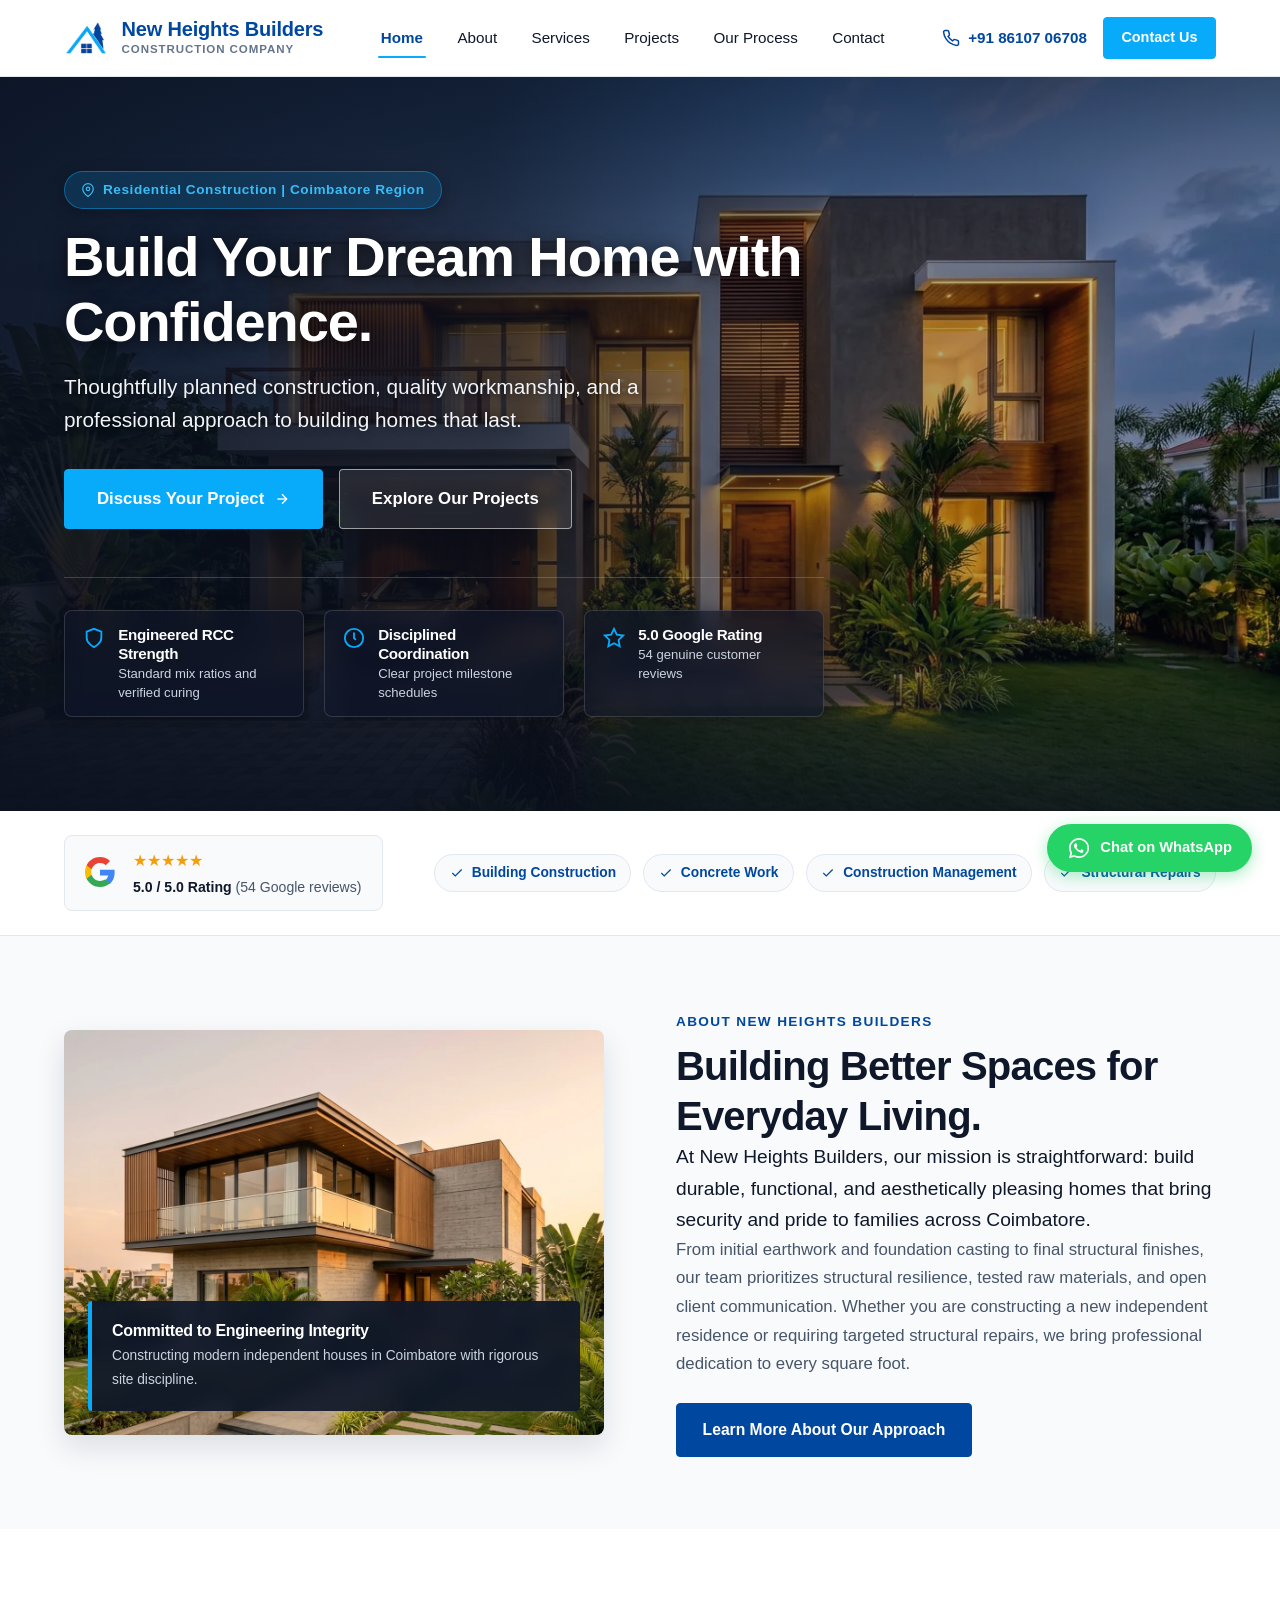
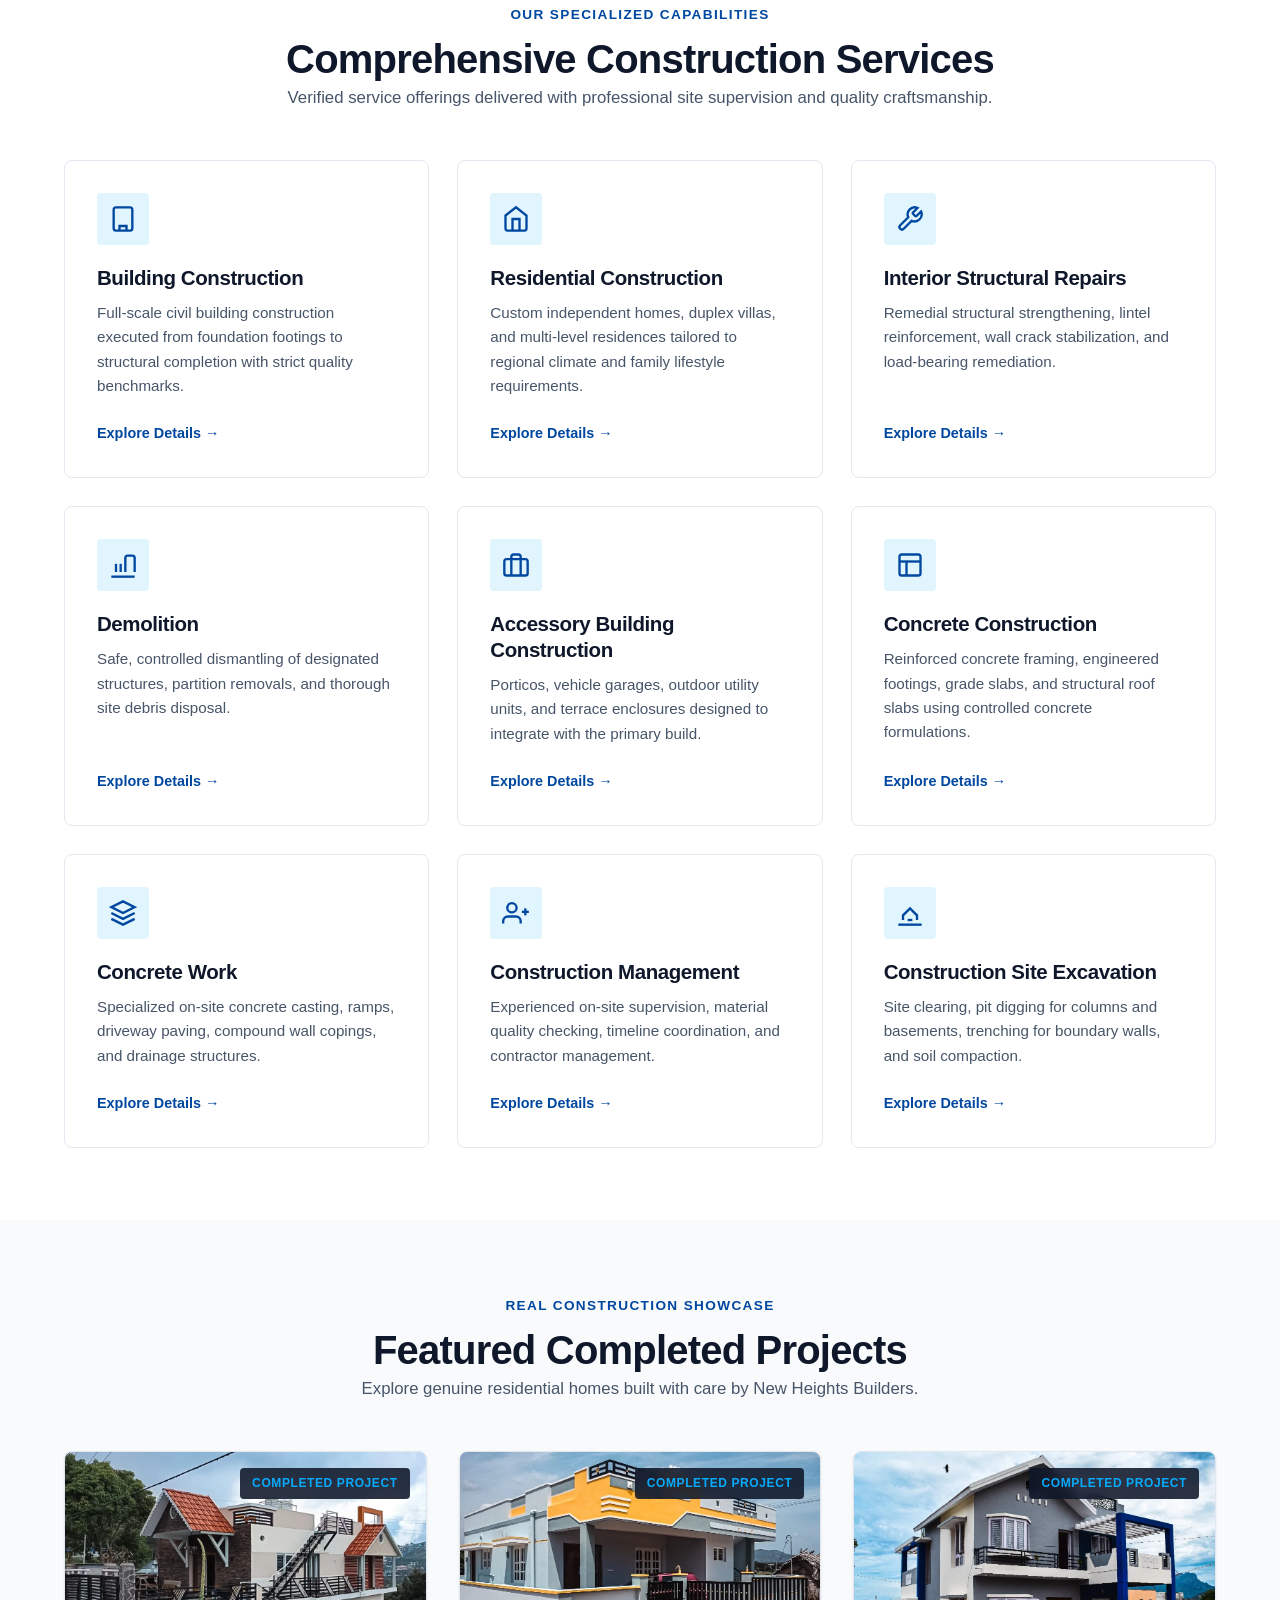
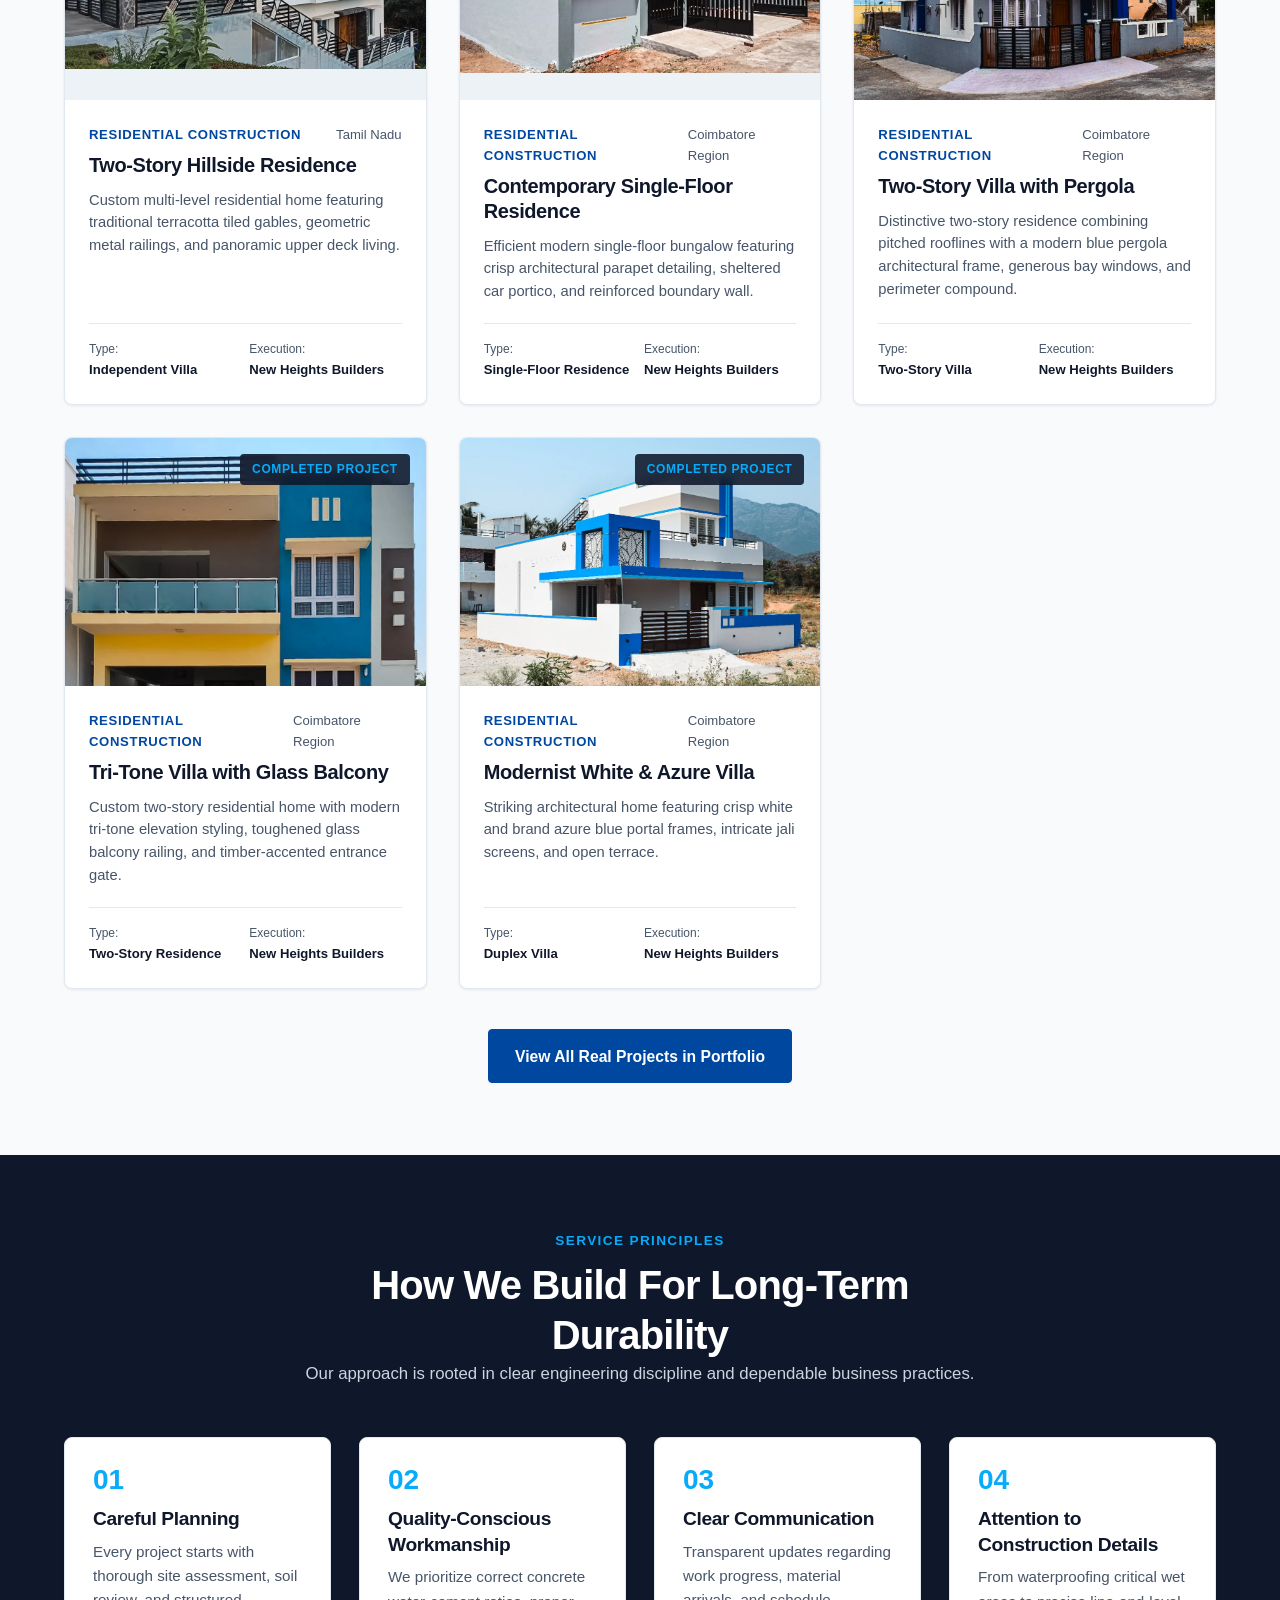
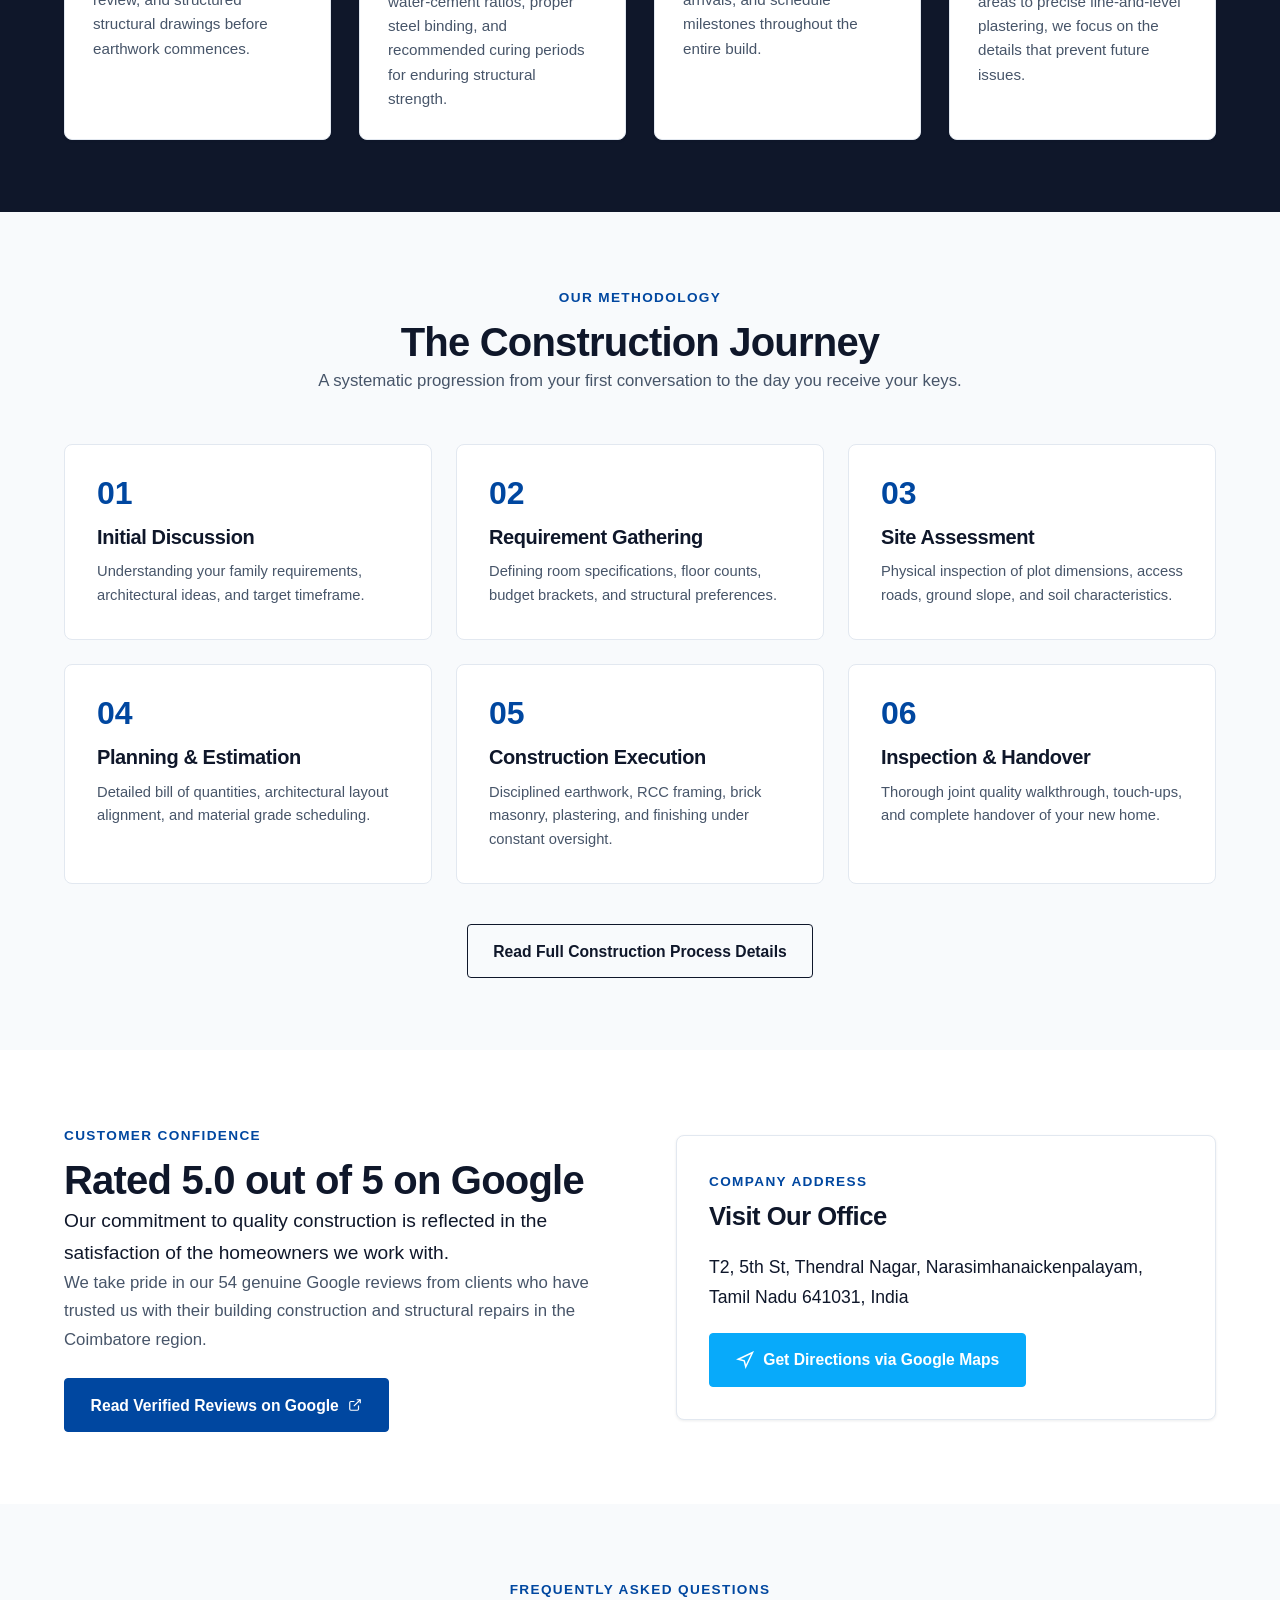
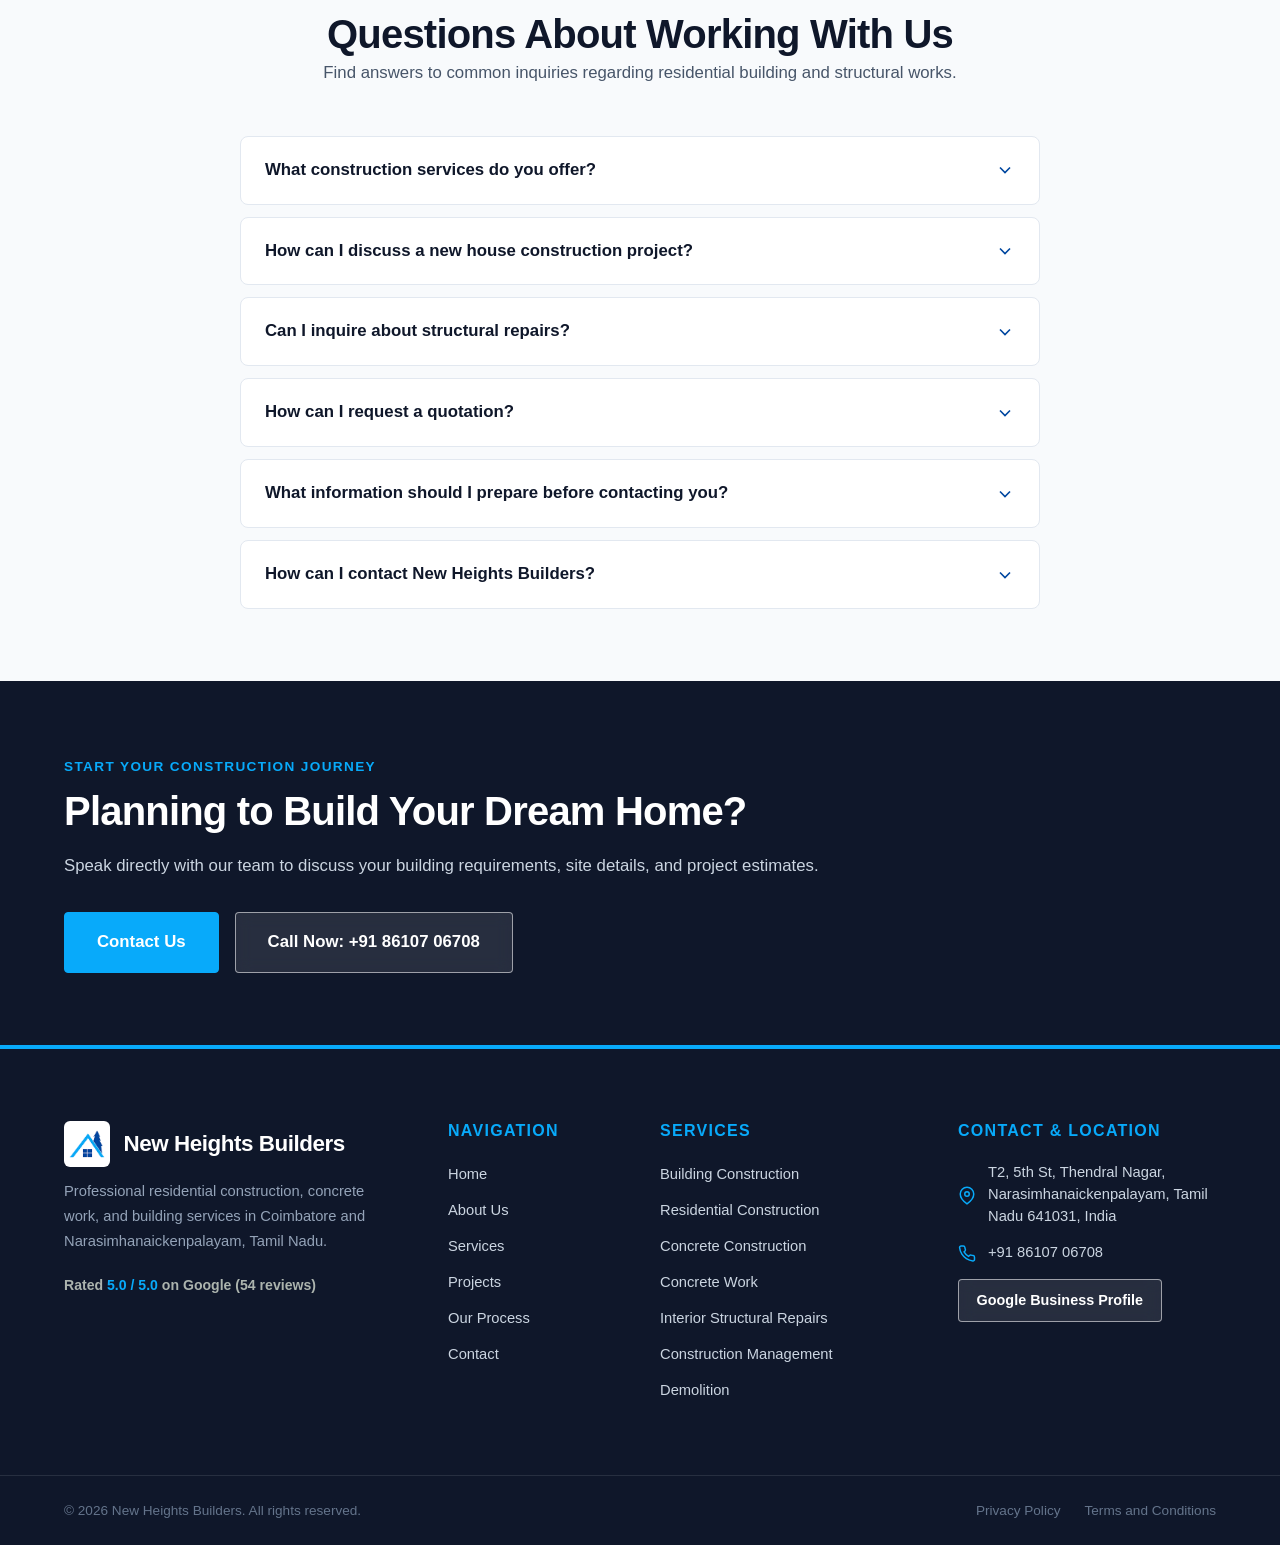
==== commit 90208483: "Describe the change" ====
--- a/index.html
+++ b/index.html
@@ -1,22 +1,26 @@
 <!DOCTYPE html>
 <html lang="en">
+
 <head>
   <meta charset="UTF-8">
   <meta name="viewport" content="width=device-width, initial-scale=1.0">
   <title>New Heights Builders | Residential Construction in Coimbatore</title>
-  <meta name="description" content="New Heights Builders provides quality residential building construction, concrete work, and structural repairs in Coimbatore and Narasimhanaickenpalayam. Rated 5.0 on Google.">
-  <meta name="keywords" content="House construction in Coimbatore, Residential construction in Coimbatore, Building contractors in Coimbatore, Concrete construction services, Construction services in Narasimhanaickenpalayam">
-  
+  <meta name="description"
+    content="New Heights Builders provides quality residential building construction, concrete work, and structural repairs in Coimbatore and Narasimhanaickenpalayam. Rated 5.0 on Google.">
+  <meta name="keywords"
+    content="House construction in Coimbatore, Residential construction in Coimbatore, Building contractors in Coimbatore, Concrete construction services, Construction services in Narasimhanaickenpalayam">
+
   <!-- Open Graph / Social Media -->
   <meta property="og:type" content="website">
   <meta property="og:title" content="New Heights Builders | Residential Construction in Coimbatore">
-  <meta property="og:description" content="Thoughtfully planned construction, quality workmanship, and a professional approach to building homes that last. Rated 5.0 out of 5 on Google.">
+  <meta property="og:description"
+    content="Thoughtfully planned construction, quality workmanship, and a professional approach to building homes that last. Rated 5.0 out of 5 on Google.">
   <meta property="og:image" content="assets/images/og-image.jpg">
-  
+
   <!-- Favicon -->
   <link rel="icon" type="image/png" href="assets/icons/favicon.png">
   <link rel="icon" type="image/svg+xml" href="assets/icons/favicon.svg">
-  
+
   <!-- Stylesheets (Strictly relative paths for GitHub Pages) -->
   <link rel="stylesheet" href="css/styles.css">
   <link rel="stylesheet" href="css/responsive.css">
@@ -52,6 +56,7 @@
   }
   </script>
 </head>
+
 <body>
   <!-- Skip to Main Content for Accessibility -->
   <a href="#main-content" class="skip-link">Skip to main content</a>
@@ -78,15 +83,21 @@
       </nav>
 
       <div class="header-actions">
-        <a href="tel:+918610706708" class="header-phone-link" data-config="phone-link" aria-label="Call New Heights Builders at +91 86107 06708">
-          <svg width="18" height="18" viewBox="0 0 24 24" fill="none" stroke="currentColor" stroke-width="2" aria-hidden="true">
-            <path d="M22 16.92v3a2 2 0 0 1-2.18 2 19.79 19.79 0 0 1-8.63-3.07 19.5 19.5 0 0 1-6-6 19.79 19.79 0 0 1-3.07-8.67A2 2 0 0 1 4.11 2h3a2 2 0 0 1 2 1.72 12.84 12.84 0 0 0 .7 2.81 2 2 0 0 1-.45 2.11L8.09 9.91a16 16 0 0 0 6 6l1.27-1.27a2 2 0 0 1 2.11-.45 12.84 12.84 0 0 0 2.81.7A2 2 0 0 1 22 16.92z"></path>
+        <a href="tel:+918610706708" class="header-phone-link" data-config="phone-link"
+          aria-label="Call New Heights Builders at +91 86107 06708">
+          <svg width="18" height="18" viewBox="0 0 24 24" fill="none" stroke="currentColor" stroke-width="2"
+            aria-hidden="true">
+            <path
+              d="M22 16.92v3a2 2 0 0 1-2.18 2 19.79 19.79 0 0 1-8.63-3.07 19.5 19.5 0 0 1-6-6 19.79 19.79 0 0 1-3.07-8.67A2 2 0 0 1 4.11 2h3a2 2 0 0 1 2 1.72 12.84 12.84 0 0 0 .7 2.81 2 2 0 0 1-.45 2.11L8.09 9.91a16 16 0 0 0 6 6l1.27-1.27a2 2 0 0 1 2.11-.45 12.84 12.84 0 0 0 2.81.7A2 2 0 0 1 22 16.92z">
+            </path>
           </svg>
           <span data-config="phone">+91 86107 06708</span>
         </a>
         <a href="contact.html" class="btn btn-amber btn-sm">Contact Us</a>
-        <button id="menu-toggle" class="menu-toggle" aria-expanded="false" aria-controls="primary-nav" aria-label="Open navigation menu">
-          <svg class="menu-icon" viewBox="0 0 24 24" fill="none" stroke="currentColor" stroke-width="2" aria-hidden="true">
+        <button id="menu-toggle" class="menu-toggle" aria-expanded="false" aria-controls="primary-nav"
+          aria-label="Open navigation menu">
+          <svg class="menu-icon" viewBox="0 0 24 24" fill="none" stroke="currentColor" stroke-width="2"
+            aria-hidden="true">
             <line x1="3" y1="12" x2="21" y2="12"></line>
             <line x1="3" y1="6" x2="21" y2="6"></line>
             <line x1="3" y1="18" x2="21" y2="18"></line>
@@ -102,7 +113,9 @@
       <div class="hero-backdrop">
         <picture>
           <source srcset="assets/images/hero-house.webp" type="image/webp">
-          <img src="assets/images/hero-house.jpg" alt="Modern contemporary residential villa built with quality architectural construction" width="1600" height="900" fetchpriority="high">
+          <img src="assets/images/hero-house.jpg"
+            alt="Modern contemporary residential villa built with quality architectural construction" width="1600"
+            height="900" fetchpriority="high">
         </picture>
         <div class="hero-gradient" aria-hidden="true"></div>
       </div>
@@ -110,7 +123,8 @@
       <div class="container hero-container">
         <div class="hero-content">
           <div class="hero-badge">
-            <svg width="14" height="14" viewBox="0 0 24 24" fill="none" stroke="currentColor" stroke-width="2" aria-hidden="true">
+            <svg width="14" height="14" viewBox="0 0 24 24" fill="none" stroke="currentColor" stroke-width="2"
+              aria-hidden="true">
               <path d="M21 10c0 7-9 13-9 13s-9-6-9-13a9 9 0 0 1 18 0z"></path>
               <circle cx="12" cy="10" r="3"></circle>
             </svg>
@@ -118,13 +132,15 @@
           </div>
 
           <h1 id="hero-heading" class="hero-title">Build Your Dream Home with Confidence.</h1>
-          <p class="hero-desc">Thoughtfully planned construction, quality workmanship, and a professional approach to building homes that last.</p>
+          <p class="hero-desc">Thoughtfully planned construction, quality workmanship, and a professional approach to
+            building homes that last.</p>
 
           <div class="btn-group">
             <a href="contact.html" class="btn btn-amber btn-lg">
               <span>Discuss Your Project</span>
               <span class="btn-icon">
-                <svg width="16" height="16" viewBox="0 0 24 24" fill="none" stroke="currentColor" stroke-width="2" aria-hidden="true">
+                <svg width="16" height="16" viewBox="0 0 24 24" fill="none" stroke="currentColor" stroke-width="2"
+                  aria-hidden="true">
                   <line x1="5" y1="12" x2="19" y2="12"></line>
                   <polyline points="12 5 19 12 12 19"></polyline>
                 </svg>
@@ -136,7 +152,8 @@
           <div class="hero-features">
             <div class="hero-feat-item">
               <div class="hero-feat-icon">
-                <svg width="22" height="22" viewBox="0 0 24 24" fill="none" stroke="currentColor" stroke-width="2" aria-hidden="true">
+                <svg width="22" height="22" viewBox="0 0 24 24" fill="none" stroke="currentColor" stroke-width="2"
+                  aria-hidden="true">
                   <path d="M12 22s8-4 8-10V5l-8-3-8 3v7c0 6 8 10 8 10z"></path>
                 </svg>
               </div>
@@ -147,7 +164,8 @@
             </div>
             <div class="hero-feat-item">
               <div class="hero-feat-icon">
-                <svg width="22" height="22" viewBox="0 0 24 24" fill="none" stroke="currentColor" stroke-width="2" aria-hidden="true">
+                <svg width="22" height="22" viewBox="0 0 24 24" fill="none" stroke="currentColor" stroke-width="2"
+                  aria-hidden="true">
                   <circle cx="12" cy="12" r="10"></circle>
                   <polyline points="12 6 12 12 14 14"></polyline>
                 </svg>
@@ -159,8 +177,11 @@
             </div>
             <div class="hero-feat-item">
               <div class="hero-feat-icon">
-                <svg width="22" height="22" viewBox="0 0 24 24" fill="none" stroke="currentColor" stroke-width="2" aria-hidden="true">
-                  <polygon points="12 2 15.09 8.26 22 9.27 17 14.14 18.18 21.02 12 17.77 5.82 21.02 7 14.14 2 9.27 8.91 8.26 12 2"></polygon>
+                <svg width="22" height="22" viewBox="0 0 24 24" fill="none" stroke="currentColor" stroke-width="2"
+                  aria-hidden="true">
+                  <polygon
+                    points="12 2 15.09 8.26 22 9.27 17 14.14 18.18 21.02 12 17.77 5.82 21.02 7 14.14 2 9.27 8.91 8.26 12 2">
+                  </polygon>
                 </svg>
               </div>
               <div class="hero-feat-text">
@@ -177,13 +198,19 @@
     <section class="trust-bar" aria-label="Business Highlights">
       <div class="container trust-inner">
         <!-- Google rating box -->
-        <a href="https://maps.google.com/?q=New+Heights+Builders+Narasimhanaickenpalayam+Coimbatore" target="_blank" rel="noopener noreferrer" class="google-review-badge" data-config="google-url" aria-label="Read genuine 5.0 Google reviews for New Heights Builders">
+        <a href="https://maps.google.com/?q=New+Heights+Builders+Narasimhanaickenpalayam+Coimbatore" target="_blank"
+          rel="noopener noreferrer" class="google-review-badge" data-config="google-url"
+          aria-label="Read genuine 5.0 Google reviews for New Heights Builders">
           <div class="google-logo-box">
             <svg viewBox="0 0 24 24" width="30" height="30" aria-hidden="true">
-              <path fill="#4285F4" d="M23.745 12.27c0-.7-.06-1.4-.19-2.07H12v4.51h6.6c-.29 1.52-1.14 2.82-2.4 3.68v3.05h3.88c2.27-2.09 3.665-5.17 3.665-9.17z"/>
-              <path fill="#34A853" d="M12 24c3.24 0 5.95-1.08 7.93-2.91l-3.88-3.05c-1.08.72-2.45 1.16-4.05 1.16-3.12 0-5.77-2.1-6.72-4.93H1.25v3.15C3.26 21.36 7.33 24 12 24z"/>
-              <path fill="#FBBC05" d="M5.28 14.27c-.25-.72-.38-1.49-.38-2.27s.13-1.55.38-2.27V6.58H1.25C.45 8.16 0 9.94 0 12s.45 3.84 1.25 5.42l4.03-3.15z"/>
-              <path fill="#EA4335" d="M12 4.75c1.77 0 3.35.61 4.6 1.8l3.42-3.42C17.95 1.19 15.24 0 12 0 7.33 0 3.26 2.64 1.25 6.58l4.03 3.15c.95-2.83 3.6-4.98 6.72-4.98z"/>
+              <path fill="#4285F4"
+                d="M23.745 12.27c0-.7-.06-1.4-.19-2.07H12v4.51h6.6c-.29 1.52-1.14 2.82-2.4 3.68v3.05h3.88c2.27-2.09 3.665-5.17 3.665-9.17z" />
+              <path fill="#34A853"
+                d="M12 24c3.24 0 5.95-1.08 7.93-2.91l-3.88-3.05c-1.08.72-2.45 1.16-4.05 1.16-3.12 0-5.77-2.1-6.72-4.93H1.25v3.15C3.26 21.36 7.33 24 12 24z" />
+              <path fill="#FBBC05"
+                d="M5.28 14.27c-.25-.72-.38-1.49-.38-2.27s.13-1.55.38-2.27V6.58H1.25C.45 8.16 0 9.94 0 12s.45 3.84 1.25 5.42l4.03-3.15z" />
+              <path fill="#EA4335"
+                d="M12 4.75c1.77 0 3.35.61 4.6 1.8l3.42-3.42C17.95 1.19 15.24 0 12 0 7.33 0 3.26 2.64 1.25 6.58l4.03 3.15c.95-2.83 3.6-4.98 6.72-4.98z" />
             </svg>
           </div>
           <div>
@@ -191,7 +218,8 @@
               ★★★★★
             </div>
             <div class="google-meta">
-              <strong data-config="google-rating">5.0</strong> / 5.0 Rating <span>(<span data-config="google-reviews">54</span> Google reviews)</span>
+              <strong data-config="google-rating">5.0</strong> / 5.0 Rating <span>(<span
+                  data-config="google-reviews">54</span> Google reviews)</span>
             </div>
           </div>
         </a>
@@ -199,19 +227,31 @@
         <!-- Highlight pills -->
         <div class="highlights-pill-group">
           <span class="highlight-pill">
-            <svg width="14" height="14" viewBox="0 0 24 24" fill="none" stroke="currentColor" stroke-width="2" aria-hidden="true"><polyline points="20 6 9 17 4 12"></polyline></svg>
+            <svg width="14" height="14" viewBox="0 0 24 24" fill="none" stroke="currentColor" stroke-width="2"
+              aria-hidden="true">
+              <polyline points="20 6 9 17 4 12"></polyline>
+            </svg>
             Building Construction
           </span>
           <span class="highlight-pill">
-            <svg width="14" height="14" viewBox="0 0 24 24" fill="none" stroke="currentColor" stroke-width="2" aria-hidden="true"><polyline points="20 6 9 17 4 12"></polyline></svg>
+            <svg width="14" height="14" viewBox="0 0 24 24" fill="none" stroke="currentColor" stroke-width="2"
+              aria-hidden="true">
+              <polyline points="20 6 9 17 4 12"></polyline>
+            </svg>
             Concrete Work
           </span>
           <span class="highlight-pill">
-            <svg width="14" height="14" viewBox="0 0 24 24" fill="none" stroke="currentColor" stroke-width="2" aria-hidden="true"><polyline points="20 6 9 17 4 12"></polyline></svg>
+            <svg width="14" height="14" viewBox="0 0 24 24" fill="none" stroke="currentColor" stroke-width="2"
+              aria-hidden="true">
+              <polyline points="20 6 9 17 4 12"></polyline>
+            </svg>
             Construction Management
           </span>
           <span class="highlight-pill">
-            <svg width="14" height="14" viewBox="0 0 24 24" fill="none" stroke="currentColor" stroke-width="2" aria-hidden="true"><polyline points="20 6 9 17 4 12"></polyline></svg>
+            <svg width="14" height="14" viewBox="0 0 24 24" fill="none" stroke="currentColor" stroke-width="2"
+              aria-hidden="true">
+              <polyline points="20 6 9 17 4 12"></polyline>
+            </svg>
             Structural Repairs
           </span>
         </div>
@@ -225,7 +265,9 @@
           <div class="split-image-wrap">
             <picture>
               <source srcset="assets/images/about-house.webp" type="image/webp">
-              <img src="assets/images/about-house.jpg" alt="Architectural design and structural concrete craftsmanship by New Heights Builders" loading="lazy" width="800" height="600">
+              <img src="assets/images/about-house.jpg"
+                alt="Architectural design and structural concrete craftsmanship by New Heights Builders" loading="lazy"
+                width="800" height="600">
             </picture>
             <div class="split-overlay-card">
               <h4>Committed to Engineering Integrity</h4>
@@ -236,8 +278,12 @@
           <div class="split-content">
             <span class="eyebrow">About New Heights Builders</span>
             <h2 id="about-intro-heading">Building Better Spaces for Everyday Living.</h2>
-            <p class="lead">At New Heights Builders, our mission is straightforward: build durable, functional, and aesthetically pleasing homes that bring security and pride to families across Coimbatore.</p>
-            <p>From initial earthwork and foundation casting to final structural finishes, our team prioritizes structural resilience, tested raw materials, and open client communication. Whether you are constructing a new independent residence or requiring targeted structural repairs, we bring professional dedication to every square foot.</p>
+            <p class="lead">At New Heights Builders, our mission is straightforward: build durable, functional, and
+              aesthetically pleasing homes that bring security and pride to families across Coimbatore.</p>
+            <p>From initial earthwork and foundation casting to final structural finishes, our team prioritizes
+              structural resilience, tested raw materials, and open client communication. Whether you are constructing a
+              new independent residence or requiring targeted structural repairs, we bring professional dedication to
+              every square foot.</p>
             <div style="margin-top: 1.5rem;">
               <a href="about.html" class="btn btn-primary">Learn More About Our Approach</a>
             </div>
@@ -271,7 +317,8 @@
               </svg>
             </div>
             <h3>Building Construction</h3>
-            <p>Full-scale civil building construction executed from foundation footings to structural completion with strict quality benchmarks.</p>
+            <p>Full-scale civil building construction executed from foundation footings to structural completion with
+              strict quality benchmarks.</p>
             <a href="services.html#building-construction" class="service-card-link">Explore Details →</a>
           </article>
 
@@ -284,7 +331,8 @@
               </svg>
             </div>
             <h3>Residential Construction</h3>
-            <p>Custom independent homes, duplex villas, and multi-level residences tailored to regional climate and family lifestyle requirements.</p>
+            <p>Custom independent homes, duplex villas, and multi-level residences tailored to regional climate and
+              family lifestyle requirements.</p>
             <a href="services.html#residential-construction" class="service-card-link">Explore Details →</a>
           </article>
 
@@ -292,11 +340,14 @@
           <article class="service-card">
             <div class="service-icon-box" aria-hidden="true">
               <svg width="28" height="28" viewBox="0 0 24 24" fill="none" stroke="currentColor" stroke-width="2">
-                <path d="M14.7 6.3a1 1 0 0 0 0 1.4l1.6 1.6a1 1 0 0 0 1.4 0l3.77-3.77a6 6 0 0 1-7.94 7.94l-6.91 6.91a2.12 2.12 0 0 1-3-3l6.91-6.91a6 6 0 0 1 7.94-7.94l-3.76 3.76z"></path>
+                <path
+                  d="M14.7 6.3a1 1 0 0 0 0 1.4l1.6 1.6a1 1 0 0 0 1.4 0l3.77-3.77a6 6 0 0 1-7.94 7.94l-6.91 6.91a2.12 2.12 0 0 1-3-3l6.91-6.91a6 6 0 0 1 7.94-7.94l-3.76 3.76z">
+                </path>
               </svg>
             </div>
             <h3>Interior Structural Repairs</h3>
-            <p>Remedial structural strengthening, lintel reinforcement, wall crack stabilization, and load-bearing remediation.</p>
+            <p>Remedial structural strengthening, lintel reinforcement, wall crack stabilization, and load-bearing
+              remediation.</p>
             <a href="services.html#interior-structural-repairs" class="service-card-link">Explore Details →</a>
           </article>
 
@@ -311,7 +362,8 @@
               </svg>
             </div>
             <h3>Demolition</h3>
-            <p>Safe, controlled dismantling of designated structures, partition removals, and thorough site debris disposal.</p>
+            <p>Safe, controlled dismantling of designated structures, partition removals, and thorough site debris
+              disposal.</p>
             <a href="services.html#demolition" class="service-card-link">Explore Details →</a>
           </article>
 
@@ -324,7 +376,8 @@
               </svg>
             </div>
             <h3>Accessory Building Construction</h3>
-            <p>Porticos, vehicle garages, outdoor utility units, and terrace enclosures designed to integrate with the primary build.</p>
+            <p>Porticos, vehicle garages, outdoor utility units, and terrace enclosures designed to integrate with the
+              primary build.</p>
             <a href="services.html#accessory-building-construction" class="service-card-link">Explore Details →</a>
           </article>
 
@@ -338,7 +391,8 @@
               </svg>
             </div>
             <h3>Concrete Construction</h3>
-            <p>Reinforced concrete framing, engineered footings, grade slabs, and structural roof slabs using controlled concrete formulations.</p>
+            <p>Reinforced concrete framing, engineered footings, grade slabs, and structural roof slabs using controlled
+              concrete formulations.</p>
             <a href="services.html#concrete-construction" class="service-card-link">Explore Details →</a>
           </article>
 
@@ -352,7 +406,8 @@
               </svg>
             </div>
             <h3>Concrete Work</h3>
-            <p>Specialized on-site concrete casting, ramps, driveway paving, compound wall copings, and drainage structures.</p>
+            <p>Specialized on-site concrete casting, ramps, driveway paving, compound wall copings, and drainage
+              structures.</p>
             <a href="services.html#concrete-work" class="service-card-link">Explore Details →</a>
           </article>
 
@@ -367,7 +422,8 @@
               </svg>
             </div>
             <h3>Construction Management</h3>
-            <p>Experienced on-site supervision, material quality checking, timeline coordination, and contractor management.</p>
+            <p>Experienced on-site supervision, material quality checking, timeline coordination, and contractor
+              management.</p>
             <a href="services.html#construction-management" class="service-card-link">Explore Details →</a>
           </article>
 
@@ -381,7 +437,8 @@
               </svg>
             </div>
             <h3>Construction Site Excavation</h3>
-            <p>Site clearing, pit digging for columns and basements, trenching for boundary walls, and soil compaction.</p>
+            <p>Site clearing, pit digging for columns and basements, trenching for boundary walls, and soil compaction.
+            </p>
             <a href="services.html#construction-site-excavation" class="service-card-link">Explore Details →</a>
           </article>
         </div>
@@ -403,7 +460,9 @@
             <div class="project-media">
               <picture>
                 <source srcset="assets/images/project-01.webp" type="image/webp">
-                <img src="assets/images/project-01.jpg" alt="Two-story hillside residence with terracotta tile gables built by New Heights Builders" loading="lazy" width="600" height="420">
+                <img src="assets/images/project-01.jpg"
+                  alt="Two-story hillside residence with terracotta tile gables built by New Heights Builders"
+                  loading="lazy" width="600" height="420">
               </picture>
               <span class="project-badge">Completed Project</span>
             </div>
@@ -413,10 +472,13 @@
                 <span class="project-loc">Tamil Nadu</span>
               </div>
               <h3 class="project-title">Two-Story Hillside Residence</h3>
-              <p class="project-desc">Custom multi-level residential home featuring traditional terracotta tiled gables, geometric metal railings, and panoramic upper deck living.</p>
+              <p class="project-desc">Custom multi-level residential home featuring traditional terracotta tiled gables,
+                geometric metal railings, and panoramic upper deck living.</p>
               <div class="project-specs">
-                <div class="spec-item"><span class="spec-label">Type:</span><span class="spec-val">Independent Villa</span></div>
-                <div class="spec-item"><span class="spec-label">Execution:</span><span class="spec-val">New Heights Builders</span></div>
+                <div class="spec-item"><span class="spec-label">Type:</span><span class="spec-val">Independent
+                    Villa</span></div>
+                <div class="spec-item"><span class="spec-label">Execution:</span><span class="spec-val">New Heights
+                    Builders</span></div>
               </div>
             </div>
           </article>
@@ -426,7 +488,9 @@
             <div class="project-media">
               <picture>
                 <source srcset="assets/images/project-02.webp" type="image/webp">
-                <img src="assets/images/project-02.jpg" alt="Contemporary single-floor home with ochre parapet built by New Heights Builders" loading="lazy" width="600" height="420">
+                <img src="assets/images/project-02.jpg"
+                  alt="Contemporary single-floor home with ochre parapet built by New Heights Builders" loading="lazy"
+                  width="600" height="420">
               </picture>
               <span class="project-badge">Completed Project</span>
             </div>
@@ -436,10 +500,13 @@
                 <span class="project-loc">Coimbatore Region</span>
               </div>
               <h3 class="project-title">Contemporary Single-Floor Residence</h3>
-              <p class="project-desc">Efficient modern single-floor bungalow featuring crisp architectural parapet detailing, sheltered car portico, and reinforced boundary wall.</p>
+              <p class="project-desc">Efficient modern single-floor bungalow featuring crisp architectural parapet
+                detailing, sheltered car portico, and reinforced boundary wall.</p>
               <div class="project-specs">
-                <div class="spec-item"><span class="spec-label">Type:</span><span class="spec-val">Single-Floor Residence</span></div>
-                <div class="spec-item"><span class="spec-label">Execution:</span><span class="spec-val">New Heights Builders</span></div>
+                <div class="spec-item"><span class="spec-label">Type:</span><span class="spec-val">Single-Floor
+                    Residence</span></div>
+                <div class="spec-item"><span class="spec-label">Execution:</span><span class="spec-val">New Heights
+                    Builders</span></div>
               </div>
             </div>
           </article>
@@ -449,7 +516,9 @@
             <div class="project-media">
               <picture>
                 <source srcset="assets/images/project-05.webp" type="image/webp">
-                <img src="assets/images/project-05.jpg" alt="Contemporary villa with royal blue pergola portal built by New Heights Builders" loading="lazy" width="600" height="420">
+                <img src="assets/images/project-05.jpg"
+                  alt="Contemporary villa with royal blue pergola portal built by New Heights Builders" loading="lazy"
+                  width="600" height="420">
               </picture>
               <span class="project-badge">Completed Project</span>
             </div>
@@ -459,10 +528,13 @@
                 <span class="project-loc">Coimbatore Region</span>
               </div>
               <h3 class="project-title">Two-Story Villa with Pergola</h3>
-              <p class="project-desc">Distinctive two-story residence combining pitched rooflines with a modern blue pergola architectural frame, generous bay windows, and perimeter compound.</p>
+              <p class="project-desc">Distinctive two-story residence combining pitched rooflines with a modern blue
+                pergola architectural frame, generous bay windows, and perimeter compound.</p>
               <div class="project-specs">
-                <div class="spec-item"><span class="spec-label">Type:</span><span class="spec-val">Two-Story Villa</span></div>
-                <div class="spec-item"><span class="spec-label">Execution:</span><span class="spec-val">New Heights Builders</span></div>
+                <div class="spec-item"><span class="spec-label">Type:</span><span class="spec-val">Two-Story
+                    Villa</span></div>
+                <div class="spec-item"><span class="spec-label">Execution:</span><span class="spec-val">New Heights
+                    Builders</span></div>
               </div>
             </div>
           </article>
@@ -472,7 +544,9 @@
             <div class="project-media">
               <picture>
                 <source srcset="assets/images/project-06.webp" type="image/webp">
-                <img src="assets/images/project-06.jpg" alt="Contemporary two-story house with azure blue and yellow elevation accents built by New Heights Builders" loading="lazy" width="600" height="420">
+                <img src="assets/images/project-06.jpg"
+                  alt="Contemporary two-story house with azure blue and yellow elevation accents built by New Heights Builders"
+                  loading="lazy" width="600" height="420">
               </picture>
               <span class="project-badge">Completed Project</span>
             </div>
@@ -482,10 +556,13 @@
                 <span class="project-loc">Coimbatore Region</span>
               </div>
               <h3 class="project-title">Tri-Tone Villa with Glass Balcony</h3>
-              <p class="project-desc">Custom two-story residential home with modern tri-tone elevation styling, toughened glass balcony railing, and timber-accented entrance gate.</p>
+              <p class="project-desc">Custom two-story residential home with modern tri-tone elevation styling,
+                toughened glass balcony railing, and timber-accented entrance gate.</p>
               <div class="project-specs">
-                <div class="spec-item"><span class="spec-label">Type:</span><span class="spec-val">Two-Story Residence</span></div>
-                <div class="spec-item"><span class="spec-label">Execution:</span><span class="spec-val">New Heights Builders</span></div>
+                <div class="spec-item"><span class="spec-label">Type:</span><span class="spec-val">Two-Story
+                    Residence</span></div>
+                <div class="spec-item"><span class="spec-label">Execution:</span><span class="spec-val">New Heights
+                    Builders</span></div>
               </div>
             </div>
           </article>
@@ -495,7 +572,9 @@
             <div class="project-media">
               <picture>
                 <source srcset="assets/images/project-07.webp" type="image/webp">
-                <img src="assets/images/project-07.jpg" alt="Modernist white and azure blue villa with cuboid architectural frame built by New Heights Builders" loading="lazy" width="600" height="420">
+                <img src="assets/images/project-07.jpg"
+                  alt="Modernist white and azure blue villa with cuboid architectural frame built by New Heights Builders"
+                  loading="lazy" width="600" height="420">
               </picture>
               <span class="project-badge">Completed Project</span>
             </div>
@@ -505,10 +584,13 @@
                 <span class="project-loc">Coimbatore Region</span>
               </div>
               <h3 class="project-title">Modernist White & Azure Villa</h3>
-              <p class="project-desc">Striking architectural home featuring crisp white and brand azure blue portal frames, intricate jali screens, and open terrace.</p>
+              <p class="project-desc">Striking architectural home featuring crisp white and brand azure blue portal
+                frames, intricate jali screens, and open terrace.</p>
               <div class="project-specs">
-                <div class="spec-item"><span class="spec-label">Type:</span><span class="spec-val">Duplex Villa</span></div>
-                <div class="spec-item"><span class="spec-label">Execution:</span><span class="spec-val">New Heights Builders</span></div>
+                <div class="spec-item"><span class="spec-label">Type:</span><span class="spec-val">Duplex Villa</span>
+                </div>
+                <div class="spec-item"><span class="spec-label">Execution:</span><span class="spec-val">New Heights
+                    Builders</span></div>
               </div>
             </div>
           </article>
@@ -533,22 +615,26 @@
           <div class="principle-card">
             <div class="principle-number">01</div>
             <h3>Careful Planning</h3>
-            <p>Every project starts with thorough site assessment, soil review, and structured structural drawings before earthwork commences.</p>
+            <p>Every project starts with thorough site assessment, soil review, and structured structural drawings
+              before earthwork commences.</p>
           </div>
           <div class="principle-card">
             <div class="principle-number">02</div>
             <h3>Quality-Conscious Workmanship</h3>
-            <p>We prioritize correct concrete water-cement ratios, proper steel binding, and recommended curing periods for enduring structural strength.</p>
+            <p>We prioritize correct concrete water-cement ratios, proper steel binding, and recommended curing periods
+              for enduring structural strength.</p>
           </div>
           <div class="principle-card">
             <div class="principle-number">03</div>
             <h3>Clear Communication</h3>
-            <p>Transparent updates regarding work progress, material arrivals, and schedule milestones throughout the entire build.</p>
+            <p>Transparent updates regarding work progress, material arrivals, and schedule milestones throughout the
+              entire build.</p>
           </div>
           <div class="principle-card">
             <div class="principle-number">04</div>
             <h3>Attention to Construction Details</h3>
-            <p>From waterproofing critical wet areas to precise line-and-level plastering, we focus on the details that prevent future issues.</p>
+            <p>From waterproofing critical wet areas to precise line-and-level plastering, we focus on the details that
+              prevent future issues.</p>
           </div>
         </div>
       </div>
@@ -601,7 +687,8 @@
               <span class="step-num">05</span>
             </div>
             <h3>Construction Execution</h3>
-            <p>Disciplined earthwork, RCC framing, brick masonry, plastering, and finishing under constant oversight.</p>
+            <p>Disciplined earthwork, RCC framing, brick masonry, plastering, and finishing under constant oversight.
+            </p>
           </div>
 
           <div class="process-step-card">
@@ -627,13 +714,21 @@
           <div>
             <span class="eyebrow">Customer Confidence</span>
             <h2 id="reviews-location-heading">Rated 5.0 out of 5 on Google</h2>
-            <p class="lead">Our commitment to quality construction is reflected in the satisfaction of the homeowners we work with.</p>
-            <p>We take pride in our 54 genuine Google reviews from clients who have trusted us with their building construction and structural repairs in the Coimbatore region.</p>
+            <p class="lead">Our commitment to quality construction is reflected in the satisfaction of the homeowners we
+              work with.</p>
+            <p>We take pride in our 54 genuine Google reviews from clients who have trusted us with their building
+              construction and structural repairs in the Coimbatore region.</p>
             <div style="margin-top: 1.5rem;">
-              <a href="https://maps.google.com/?q=New+Heights+Builders+Narasimhanaickenpalayam+Coimbatore" target="_blank" rel="noopener noreferrer" class="btn btn-primary" data-config="google-url">
+              <a href="https://maps.google.com/?q=New+Heights+Builders+Narasimhanaickenpalayam+Coimbatore"
+                target="_blank" rel="noopener noreferrer" class="btn btn-primary" data-config="google-url">
                 <span>Read Verified Reviews on Google</span>
                 <span class="btn-icon">
-                  <svg width="14" height="14" viewBox="0 0 24 24" fill="none" stroke="currentColor" stroke-width="2" aria-hidden="true"><path d="M18 13v6a2 2 0 0 1-2 2H5a2 2 0 0 1-2-2V8a2 2 0 0 1 2-2h6"></path><polyline points="15 3 21 3 21 9"></polyline><line x1="10" y1="14" x2="21" y2="3"></line></svg>
+                  <svg width="14" height="14" viewBox="0 0 24 24" fill="none" stroke="currentColor" stroke-width="2"
+                    aria-hidden="true">
+                    <path d="M18 13v6a2 2 0 0 1-2 2H5a2 2 0 0 1-2-2V8a2 2 0 0 1 2-2h6"></path>
+                    <polyline points="15 3 21 3 21 9"></polyline>
+                    <line x1="10" y1="14" x2="21" y2="3"></line>
+                  </svg>
                 </span>
               </a>
             </div>
@@ -651,8 +746,10 @@
               Tamil Nadu 641031, India
             </address>
             <div>
-              <a href="https://www.google.com/maps/dir/?api=1&destination=T2,+5th+St,+Thendral+Nagar,+Narasimhanaickenpalayam,+Tamil+Nadu+641031,+India" target="_blank" rel="noopener noreferrer" class="btn btn-amber" data-config="directions-url">
-                <svg width="18" height="18" viewBox="0 0 24 24" fill="none" stroke="currentColor" stroke-width="2" aria-hidden="true">
+              <a href="https://www.google.com/maps/dir/?api=1&destination=T2,+5th+St,+Thendral+Nagar,+Narasimhanaickenpalayam,+Tamil+Nadu+641031,+India"
+                target="_blank" rel="noopener noreferrer" class="btn btn-amber" data-config="directions-url">
+                <svg width="18" height="18" viewBox="0 0 24 24" fill="none" stroke="currentColor" stroke-width="2"
+                  aria-hidden="true">
                   <polygon points="3 11 22 2 13 21 11 13 3 11"></polygon>
                 </svg>
                 <span>Get Directions via Google Maps</span>
@@ -677,12 +774,15 @@
           <div class="accordion-item">
             <button class="accordion-trigger" aria-expanded="false" aria-controls="faq-panel-1" id="faq-trigger-1">
               <span>What construction services do you offer?</span>
-              <svg class="accordion-icon" viewBox="0 0 24 24" fill="none" stroke="currentColor" stroke-width="2" aria-hidden="true">
+              <svg class="accordion-icon" viewBox="0 0 24 24" fill="none" stroke="currentColor" stroke-width="2"
+                aria-hidden="true">
                 <polyline points="6 9 12 15 18 9"></polyline>
               </svg>
             </button>
             <div class="accordion-panel" id="faq-panel-1" role="region" aria-labelledby="faq-trigger-1" hidden>
-              <p>We provide complete building construction, residential construction (independent houses and villas), interior structural repairs, concrete construction, specialized concrete work, demolition, accessory building construction, construction management, and site excavation.</p>
+              <p>We provide complete building construction, residential construction (independent houses and villas),
+                interior structural repairs, concrete construction, specialized concrete work, demolition, accessory
+                building construction, construction management, and site excavation.</p>
             </div>
           </div>
 
@@ -690,12 +790,14 @@
           <div class="accordion-item">
             <button class="accordion-trigger" aria-expanded="false" aria-controls="faq-panel-2" id="faq-trigger-2">
               <span>How can I discuss a new house construction project?</span>
-              <svg class="accordion-icon" viewBox="0 0 24 24" fill="none" stroke="currentColor" stroke-width="2" aria-hidden="true">
+              <svg class="accordion-icon" viewBox="0 0 24 24" fill="none" stroke="currentColor" stroke-width="2"
+                aria-hidden="true">
                 <polyline points="6 9 12 15 18 9"></polyline>
               </svg>
             </button>
             <div class="accordion-panel" id="faq-panel-2" role="region" aria-labelledby="faq-trigger-2" hidden>
-              <p>You can call us directly at +91 86107 06708, contact us via WhatsApp, or submit your project details through our online Request a Quote form. We will arrange an initial discussion and site assessment.</p>
+              <p>You can call us directly at +91 86107 06708, contact us via WhatsApp, or submit your project details
+                through our online Request a Quote form. We will arrange an initial discussion and site assessment.</p>
             </div>
           </div>
 
@@ -703,12 +805,14 @@
           <div class="accordion-item">
             <button class="accordion-trigger" aria-expanded="false" aria-controls="faq-panel-3" id="faq-trigger-3">
               <span>Can I inquire about structural repairs?</span>
-              <svg class="accordion-icon" viewBox="0 0 24 24" fill="none" stroke="currentColor" stroke-width="2" aria-hidden="true">
+              <svg class="accordion-icon" viewBox="0 0 24 24" fill="none" stroke="currentColor" stroke-width="2"
+                aria-hidden="true">
                 <polyline points="6 9 12 15 18 9"></polyline>
               </svg>
             </button>
             <div class="accordion-panel" id="faq-panel-3" role="region" aria-labelledby="faq-trigger-3" hidden>
-              <p>Yes. We handle interior structural repairs including crack retrofitting, lintel and beam reinforcement, dampness rectifications, and wall stabilization after a thorough site condition inspection.</p>
+              <p>Yes. We handle interior structural repairs including crack retrofitting, lintel and beam reinforcement,
+                dampness rectifications, and wall stabilization after a thorough site condition inspection.</p>
             </div>
           </div>
 
@@ -716,12 +820,15 @@
           <div class="accordion-item">
             <button class="accordion-trigger" aria-expanded="false" aria-controls="faq-panel-4" id="faq-trigger-4">
               <span>How can I request a quotation?</span>
-              <svg class="accordion-icon" viewBox="0 0 24 24" fill="none" stroke="currentColor" stroke-width="2" aria-hidden="true">
+              <svg class="accordion-icon" viewBox="0 0 24 24" fill="none" stroke="currentColor" stroke-width="2"
+                aria-hidden="true">
                 <polyline points="6 9 12 15 18 9"></polyline>
               </svg>
             </button>
             <div class="accordion-panel" id="faq-panel-4" role="region" aria-labelledby="faq-trigger-4" hidden>
-              <p>You can contact New Heights Builders directly by phone at +91 86107 06708 or via WhatsApp. Share your plot dimensions, location, and building requirements to arrange a direct consultation and site assessment.</p>
+              <p>You can contact New Heights Builders directly by phone at +91 86107 06708 or via WhatsApp. Share your
+                plot dimensions, location, and building requirements to arrange a direct consultation and site
+                assessment.</p>
             </div>
           </div>
 
@@ -729,12 +836,15 @@
           <div class="accordion-item">
             <button class="accordion-trigger" aria-expanded="false" aria-controls="faq-panel-5" id="faq-trigger-5">
               <span>What information should I prepare before contacting you?</span>
-              <svg class="accordion-icon" viewBox="0 0 24 24" fill="none" stroke="currentColor" stroke-width="2" aria-hidden="true">
+              <svg class="accordion-icon" viewBox="0 0 24 24" fill="none" stroke="currentColor" stroke-width="2"
+                aria-hidden="true">
                 <polyline points="6 9 12 15 18 9"></polyline>
               </svg>
             </button>
             <div class="accordion-panel" id="faq-panel-5" role="region" aria-labelledby="faq-trigger-5" hidden>
-              <p>Having your plot dimensions, location/area details, any existing architectural sketches, your target square footage, and approximate budget or timeline helps us provide the most productive initial consultation.</p>
+              <p>Having your plot dimensions, location/area details, any existing architectural sketches, your target
+                square footage, and approximate budget or timeline helps us provide the most productive initial
+                consultation.</p>
             </div>
           </div>
 
@@ -742,12 +852,14 @@
           <div class="accordion-item">
             <button class="accordion-trigger" aria-expanded="false" aria-controls="faq-panel-6" id="faq-trigger-6">
               <span>How can I contact New Heights Builders?</span>
-              <svg class="accordion-icon" viewBox="0 0 24 24" fill="none" stroke="currentColor" stroke-width="2" aria-hidden="true">
+              <svg class="accordion-icon" viewBox="0 0 24 24" fill="none" stroke="currentColor" stroke-width="2"
+                aria-hidden="true">
                 <polyline points="6 9 12 15 18 9"></polyline>
               </svg>
             </button>
             <div class="accordion-panel" id="faq-panel-6" role="region" aria-labelledby="faq-trigger-6" hidden>
-              <p>You can phone us at +91 86107 06708, chat on WhatsApp, or visit our office at T2, 5th St, Thendral Nagar, Narasimhanaickenpalayam, Tamil Nadu 641031, India.</p>
+              <p>You can phone us at +91 86107 06708, chat on WhatsApp, or visit our office at T2, 5th St, Thendral
+                Nagar, Narasimhanaickenpalayam, Tamil Nadu 641031, India.</p>
             </div>
           </div>
         </div>
@@ -759,10 +871,12 @@
       <div class="container">
         <span class="eyebrow eyebrow-light">Start Your Construction Journey</span>
         <h2 id="final-cta-heading" style="margin-bottom: 1rem;">Planning to Build Your Dream Home?</h2>
-        <p style="max-width: 600px; margin: 0 auto 2rem auto;">Speak directly with our team to discuss your building requirements, site details, and project estimates.</p>
-        <div class="btn-group" style="justify-content: center;">
+        <p style="margin: 0 auto 2rem auto;">Speak directly with our team to discuss your building
+          requirements, site details, and project estimates.</p>
+        <div class="btn-group" style="justify-content: left;">
           <a href="contact.html" class="btn btn-amber btn-lg">Contact Us</a>
-          <a href="tel:+918610706708" class="btn btn-outline-light btn-lg" data-config="phone-link">Call Now: +91 86107 06708</a>
+          <a href="tel:+918610706708" class="btn btn-outline-light btn-lg" data-config="phone-link">Call Now: +91 86107
+            06708</a>
         </div>
       </div>
     </section>
@@ -775,11 +889,13 @@
         <div class="footer-brand">
           <div style="display: flex; align-items: center; gap: 0.85rem; margin-bottom: 0.75rem;">
             <div style="background: #ffffff; padding: 4px; border-radius: 6px; display: inline-flex;">
-              <img src="assets/icons/logo.png" alt="New Heights Builders Logo" width="38" height="38" style="display: block;">
+              <img src="assets/icons/logo.png" alt="New Heights Builders Logo" width="38" height="38"
+                style="display: block;">
             </div>
             <h3 style="margin-bottom: 0;">New Heights Builders</h3>
           </div>
-          <p>Professional residential construction, concrete work, and building services in Coimbatore and Narasimhanaickenpalayam, Tamil Nadu.</p>
+          <p>Professional residential construction, concrete work, and building services in Coimbatore and
+            Narasimhanaickenpalayam, Tamil Nadu.</p>
           <div class="google-meta" style="color: #ACB4AE;">
             Rated <strong style="color: var(--color-amber);">5.0 / 5.0</strong> on Google (54 reviews)
           </div>
@@ -813,15 +929,27 @@
         <div class="footer-col">
           <h4>Contact & Location</h4>
           <div class="footer-contact-item">
-            <svg width="18" height="18" viewBox="0 0 24 24" fill="none" stroke="currentColor" stroke-width="2" aria-hidden="true"><path d="M21 10c0 7-9 13-9 13s-9-6-9-13a9 9 0 0 1 18 0z"></path><circle cx="12" cy="10" r="3"></circle></svg>
-            <span data-config="address">T2, 5th St, Thendral Nagar, Narasimhanaickenpalayam, Tamil Nadu 641031, India</span>
+            <svg width="18" height="18" viewBox="0 0 24 24" fill="none" stroke="currentColor" stroke-width="2"
+              aria-hidden="true">
+              <path d="M21 10c0 7-9 13-9 13s-9-6-9-13a9 9 0 0 1 18 0z"></path>
+              <circle cx="12" cy="10" r="3"></circle>
+            </svg>
+            <span data-config="address">T2, 5th St, Thendral Nagar, Narasimhanaickenpalayam, Tamil Nadu 641031,
+              India</span>
           </div>
           <div class="footer-contact-item">
-            <svg width="18" height="18" viewBox="0 0 24 24" fill="none" stroke="currentColor" stroke-width="2" aria-hidden="true"><path d="M22 16.92v3a2 2 0 0 1-2.18 2 19.79 19.79 0 0 1-8.63-3.07 19.5 19.5 0 0 1-6-6 19.79 19.79 0 0 1-3.07-8.67A2 2 0 0 1 4.11 2h3a2 2 0 0 1 2 1.72 12.84 12.84 0 0 0 .7 2.81 2 2 0 0 1-.45 2.11L8.09 9.91a16 16 0 0 0 6 6l1.27-1.27a2 2 0 0 1 2.11-.45 12.84 12.84 0 0 0 2.81.7A2 2 0 0 1 22 16.92z"></path></svg>
+            <svg width="18" height="18" viewBox="0 0 24 24" fill="none" stroke="currentColor" stroke-width="2"
+              aria-hidden="true">
+              <path
+                d="M22 16.92v3a2 2 0 0 1-2.18 2 19.79 19.79 0 0 1-8.63-3.07 19.5 19.5 0 0 1-6-6 19.79 19.79 0 0 1-3.07-8.67A2 2 0 0 1 4.11 2h3a2 2 0 0 1 2 1.72 12.84 12.84 0 0 0 .7 2.81 2 2 0 0 1-.45 2.11L8.09 9.91a16 16 0 0 0 6 6l1.27-1.27a2 2 0 0 1 2.11-.45 12.84 12.84 0 0 0 2.81.7A2 2 0 0 1 22 16.92z">
+              </path>
+            </svg>
             <a href="tel:+918610706708" data-config="phone-link">+91 86107 06708</a>
           </div>
           <div style="margin-top: 1rem;">
-            <a href="https://maps.google.com/?q=New+Heights+Builders+Narasimhanaickenpalayam+Coimbatore" target="_blank" rel="noopener noreferrer" class="btn btn-outline-light btn-sm" data-config="google-url">Google Business Profile</a>
+            <a href="https://maps.google.com/?q=New+Heights+Builders+Narasimhanaickenpalayam+Coimbatore" target="_blank"
+              rel="noopener noreferrer" class="btn btn-outline-light btn-sm" data-config="google-url">Google Business
+              Profile</a>
           </div>
         </div>
       </div>
@@ -841,9 +969,12 @@
   </footer>
 
   <!-- Floating WhatsApp Action Button -->
-  <a href="https://wa.me/918610706708?text=Hello%20New%20Heights%20Builders%2C%20I%20would%20like%20to%20discuss%20a%20construction%20project." class="floating-whatsapp" target="_blank" rel="noopener noreferrer" aria-label="Chat with New Heights Builders on WhatsApp" data-config="whatsapp-link">
+  <a href="https://wa.me/918610706708?text=Hello%20New%20Heights%20Builders%2C%20I%20would%20like%20to%20discuss%20a%20construction%20project."
+    class="floating-whatsapp" target="_blank" rel="noopener noreferrer"
+    aria-label="Chat with New Heights Builders on WhatsApp" data-config="whatsapp-link">
     <svg viewBox="0 0 24 24" fill="currentColor" aria-hidden="true">
-      <path d="M12.031 2C6.511 2 2.015 6.495 2.015 12.014c0 1.763.458 3.483 1.332 5l-1.417 5.176 5.305-1.391c1.467.801 3.125 1.229 4.801 1.229h.005c5.518 0 10.015-4.496 10.015-10.014 0-2.673-1.041-5.187-2.931-7.078A9.95 9.95 0 0 0 12.031 2zm0 18.344c-1.493 0-2.96-.4-4.24-1.16l-.304-.18-3.15.826.84-3.072-.198-.315a8.318 8.318 0 0 1-1.275-4.43c0-4.606 3.748-8.354 8.355-8.354 2.233 0 4.331.87 5.908 2.45a8.303 8.303 0 0 1 2.449 5.912c0 4.606-3.748 8.323-8.345 8.323zm4.577-6.248c-.25-.125-1.48-.73-1.71-.812-.23-.083-.398-.125-.566.125-.168.25-.65.812-.796.979-.147.166-.293.187-.543.062s-1.058-.39-2.014-1.242c-.744-.663-1.247-1.482-1.393-1.732-.146-.25-.015-.385.11-.51.112-.112.25-.291.375-.437.125-.146.166-.25.25-.417.083-.166.042-.312-.021-.437-.063-.125-.566-1.364-.775-1.869-.204-.492-.412-.425-.566-.433-.146-.008-.313-.01-.48-.01s-.438.063-.667.312c-.23.25-.875.854-.875 2.083 0 1.229.896 2.417 1.021 2.583.125.167 1.764 2.693 4.274 3.776.598.258 1.064.412 1.428.528.601.191 1.148.164 1.58.1s.903-.369 1.03-.725.127-.663.09-.725c-.038-.063-.173-.125-.423-.25z"/>
+      <path
+        d="M12.031 2C6.511 2 2.015 6.495 2.015 12.014c0 1.763.458 3.483 1.332 5l-1.417 5.176 5.305-1.391c1.467.801 3.125 1.229 4.801 1.229h.005c5.518 0 10.015-4.496 10.015-10.014 0-2.673-1.041-5.187-2.931-7.078A9.95 9.95 0 0 0 12.031 2zm0 18.344c-1.493 0-2.96-.4-4.24-1.16l-.304-.18-3.15.826.84-3.072-.198-.315a8.318 8.318 0 0 1-1.275-4.43c0-4.606 3.748-8.354 8.355-8.354 2.233 0 4.331.87 5.908 2.45a8.303 8.303 0 0 1 2.449 5.912c0 4.606-3.748 8.323-8.345 8.323zm4.577-6.248c-.25-.125-1.48-.73-1.71-.812-.23-.083-.398-.125-.566.125-.168.25-.65.812-.796.979-.147.166-.293.187-.543.062s-1.058-.39-2.014-1.242c-.744-.663-1.247-1.482-1.393-1.732-.146-.25-.015-.385.11-.51.112-.112.25-.291.375-.437.125-.146.166-.25.25-.417.083-.166.042-.312-.021-.437-.063-.125-.566-1.364-.775-1.869-.204-.492-.412-.425-.566-.433-.146-.008-.313-.01-.48-.01s-.438.063-.667.312c-.23.25-.875.854-.875 2.083 0 1.229.896 2.417 1.021 2.583.125.167 1.764 2.693 4.274 3.776.598.258 1.064.412 1.428.528.601.191 1.148.164 1.58.1s.903-.369 1.03-.725.127-.663.09-.725c-.038-.063-.173-.125-.423-.25z" />
     </svg>
     <span>Chat on WhatsApp</span>
   </a>
@@ -852,4 +983,5 @@
   <script src="js/config.js"></script>
   <script src="js/main.js"></script>
 </body>
-</html>
+
+</html>
--- a/css/styles.css
+++ b/css/styles.css
@@ -10,16 +10,26 @@
    ========================================================================== */
 :root {
   /* Brand Palette (Extracted directly from Official Logo) */
-  --color-primary: #0047A0;          /* Deep Royal Navy Blue (Tree & Windows) */
-  --color-primary-dark: #002D66;     /* Midnight Navy */
-  --color-primary-light: #0F5FC2;    /* Royal Blue */
-  --color-charcoal: #0F172A;         /* Slate Charcoal */
-  --color-amber: #08AAFA;            /* Vibrant Azure Sky Blue (Logo Roof Peak) */
-  --color-amber-dark: #028ECC;       /* Deep Azure Blue */
-  --color-offwhite: #F8FAFC;         /* Crisp Architectural Off-White */
-  --color-offwhite-alt: #EDF2F7;     /* Soft Cool Slate Surface */
-  --color-concrete: #64748B;         /* Slate Concrete Gray */
-  --color-concrete-light: #E2E8F0;   /* Clean Structural Border */
+  --color-primary: #0047A0;
+  /* Deep Royal Navy Blue (Tree & Windows) */
+  --color-primary-dark: #002D66;
+  /* Midnight Navy */
+  --color-primary-light: #0F5FC2;
+  /* Royal Blue */
+  --color-charcoal: #0F172A;
+  /* Slate Charcoal */
+  --color-amber: #08AAFA;
+  /* Vibrant Azure Sky Blue (Logo Roof Peak) */
+  --color-amber-dark: #028ECC;
+  /* Deep Azure Blue */
+  --color-offwhite: #F8FAFC;
+  /* Crisp Architectural Off-White */
+  --color-offwhite-alt: #EDF2F7;
+  /* Soft Cool Slate Surface */
+  --color-concrete: #64748B;
+  /* Slate Concrete Gray */
+  --color-concrete-light: #E2E8F0;
+  /* Clean Structural Border */
   --color-white: #FFFFFF;
   --color-text-main: #0F172A;
   --color-text-muted: #475569;
@@ -63,7 +73,9 @@
 /* ==========================================================================
    2. Reset & Base Styles
    ========================================================================== */
-*, *::before, *::after {
+*,
+*::before,
+*::after {
   box-sizing: border-box;
   margin: 0;
   padding: 0;
@@ -79,7 +91,10 @@
   html {
     scroll-behavior: auto;
   }
-  *, *::before, *::after {
+
+  *,
+  *::before,
+  *::after {
     animation-duration: 0.01ms !important;
     animation-iteration-count: 1 !important;
     transition-duration: 0.01ms !important;
@@ -99,7 +114,9 @@
   flex-direction: column;
 }
 
-img, picture, svg {
+img,
+picture,
+svg {
   display: block;
   max-width: 100%;
   height: auto;
@@ -111,7 +128,10 @@
   transition: color var(--transition-fast);
 }
 
-button, input, select, textarea {
+button,
+input,
+select,
+textarea {
   font: inherit;
   color: inherit;
 }
@@ -135,6 +155,7 @@
   z-index: 9999;
   transition: top var(--transition-fast);
 }
+
 .skip-link:focus {
   top: 1rem;
 }
@@ -155,7 +176,12 @@
 /* ==========================================================================
    3. Typography Hierarchy
    ========================================================================== */
-h1, h2, h3, h4, h5, h6 {
+h1,
+h2,
+h3,
+h4,
+h5,
+h6 {
   color: var(--color-charcoal);
   font-weight: 700;
   line-height: 1.25;
@@ -286,6 +312,7 @@
   color: var(--color-white);
   border-color: var(--color-primary);
 }
+
 .btn-primary:hover {
   background-color: var(--color-primary-dark);
   border-color: var(--color-primary-dark);
@@ -298,6 +325,7 @@
   color: var(--color-white);
   border-color: var(--color-amber);
 }
+
 .btn-amber:hover {
   background-color: var(--color-amber-dark);
   border-color: var(--color-amber-dark);
@@ -310,20 +338,25 @@
   color: var(--color-charcoal);
   border-color: var(--color-charcoal);
 }
+
 .btn-secondary:hover {
   background-color: var(--color-charcoal);
   color: var(--color-white);
 }
 
 .btn-outline-light {
-  background-color: transparent;
-  color: var(--color-white);
-  border-color: rgba(255, 255, 255, 0.45);
-}
+  background-color: rgba(255, 255, 255, 0.1);
+  backdrop-filter: blur(8px);
+  -webkit-backdrop-filter: blur(8px);
+  color: var(--color-white);
+  border-color: rgba(255, 255, 255, 0.55);
+}
+
 .btn-outline-light:hover {
   background-color: var(--color-white);
   color: var(--color-primary);
   border-color: var(--color-white);
+  box-shadow: 0 4px 18px rgba(255, 255, 255, 0.25);
 }
 
 .btn-sm {
@@ -339,6 +372,7 @@
 .btn-icon svg {
   transition: transform var(--transition-fast);
 }
+
 .btn:hover .btn-icon svg {
   transform: translateX(3px);
 }
@@ -357,15 +391,14 @@
   position: sticky;
   top: 0;
   z-index: 1000;
-  background-color: rgba(248, 250, 252, 0.95);
-  backdrop-filter: blur(10px);
-  -webkit-backdrop-filter: blur(10px);
+  background-color: rgba(255, 255, 255, 0.94);
+  backdrop-filter: blur(12px);
+  -webkit-backdrop-filter: blur(12px);
   border-bottom: 1px solid var(--color-concrete-light);
-  transition: all var(--transition-normal);
+  transition: box-shadow var(--transition-normal), background-color var(--transition-normal);
 }
 
 .site-header.is-scrolled {
-  background-color: rgba(255, 255, 255, 0.98);
   box-shadow: var(--shadow-sm);
 }
 
@@ -461,6 +494,7 @@
   font-size: 0.95rem;
   color: var(--color-primary);
 }
+
 .header-phone-link:hover {
   color: var(--color-amber-dark);
 }
@@ -486,15 +520,36 @@
   display: block;
 }
 
+.menu-icon line {
+  transform-box: fill-box;
+  transform-origin: center;
+  transition: transform var(--transition-normal), opacity var(--transition-normal);
+}
+
+.menu-toggle[aria-expanded="true"] .menu-icon line:nth-child(1) {
+  opacity: 0;
+}
+
+.menu-toggle[aria-expanded="true"] .menu-icon line:nth-child(2) {
+  transform: translateY(6px) rotate(45deg);
+}
+
+.menu-toggle[aria-expanded="true"] .menu-icon line:nth-child(3) {
+  transform: translateY(-6px) rotate(-45deg);
+}
+
 /* ==========================================================================
    7. Hero Section
    ========================================================================== */
 .hero {
   position: relative;
-  background-color: var(--color-charcoal);
-  color: var(--color-white);
+  background-color: #0A101E;
+  color: var(--color-white);
+  min-height: calc(90vh - var(--header-height));
+  display: flex;
+  align-items: center;
   padding-top: var(--space-3xl);
-  padding-bottom: var(--space-4xl);
+  padding-bottom: var(--space-3xl);
   overflow: hidden;
 }
 
@@ -505,14 +560,28 @@
   width: 100%;
   height: 100%;
   z-index: 1;
+  overflow: hidden;
+}
+
+.hero-backdrop picture {
+  display: block;
+  width: 100%;
+  height: 100%;
 }
 
 .hero-backdrop img {
   width: 100%;
   height: 100%;
   object-fit: cover;
-  object-position: center;
-  opacity: 0.38;
+  object-position: center 30%;
+  opacity: 0.95;
+  filter: saturate(1.08) contrast(1.03);
+  transform: scale(1.02);
+  transition: transform 6s cubic-bezier(0.25, 1, 0.5, 1);
+}
+
+.hero:hover .hero-backdrop img {
+  transform: scale(1.05);
 }
 
 .hero-gradient {
@@ -521,13 +590,29 @@
   left: 0;
   width: 100%;
   height: 100%;
-  background: linear-gradient(135deg, rgba(15, 23, 42, 0.94) 0%, rgba(0, 71, 160, 0.78) 60%, rgba(8, 170, 250, 0.45) 100%);
+  background: 
+    /* Directional scrim for high text legibility on the left */
+    linear-gradient(90deg, 
+      rgba(10, 16, 30, 0.88) 0%, 
+      rgba(10, 16, 30, 0.74) 38%, 
+      rgba(10, 16, 30, 0.32) 65%, 
+      rgba(10, 16, 30, 0.12) 100%
+    ),
+    /* Soft top & bottom framing vignettes */
+    linear-gradient(180deg, 
+      rgba(10, 16, 30, 0.45) 0%, 
+      transparent 25%, 
+      transparent 70%, 
+      rgba(10, 16, 30, 0.75) 100%
+    );
   z-index: 2;
+  pointer-events: none;
 }
 
 .hero-container {
   position: relative;
   z-index: 3;
+  width: 100%;
 }
 
 .hero-content {
@@ -539,58 +624,80 @@
   align-items: center;
   gap: 0.5rem;
   background-color: rgba(8, 170, 250, 0.16);
+  backdrop-filter: blur(12px);
+  -webkit-backdrop-filter: blur(12px);
   border: 1px solid rgba(8, 170, 250, 0.45);
   color: #38BDF8;
-  padding: 0.4rem 0.9rem;
+  padding: 0.45rem 1rem;
   border-radius: var(--radius-full);
   font-size: 0.85rem;
   font-weight: 600;
   margin-bottom: var(--space-md);
   letter-spacing: 0.04em;
+  box-shadow: 0 4px 16px rgba(0, 0, 0, 0.25);
 }
 
 .hero-title {
   color: var(--color-white);
   margin-bottom: var(--space-md);
   line-height: 1.15;
+  text-shadow: 0 2px 14px rgba(0, 0, 0, 0.55), 0 0 30px rgba(0, 0, 0, 0.3);
 }
 
 .hero-desc {
   font-size: clamp(1.1rem, 2vw, 1.3rem);
-  color: #E2E8F0;
+  color: #F1F5F9;
   margin-bottom: var(--space-xl);
   line-height: 1.6;
+  max-width: 660px;
+  text-shadow: 0 1px 8px rgba(0, 0, 0, 0.5);
 }
 
 .hero-features {
   display: grid;
-  grid-template-columns: repeat(auto-fit, minmax(200px, 1fr));
-  gap: 1.5rem;
+  grid-template-columns: repeat(auto-fit, minmax(210px, 1fr));
+  gap: 1.25rem;
   margin-top: var(--space-2xl);
   padding-top: var(--space-xl);
-  border-top: 1px solid rgba(255, 255, 255, 0.15);
+  border-top: 1px solid rgba(255, 255, 255, 0.18);
 }
 
 .hero-feat-item {
   display: flex;
   align-items: flex-start;
-  gap: 0.75rem;
+  gap: 0.85rem;
+  background: rgba(15, 23, 42, 0.6);
+  backdrop-filter: blur(10px);
+  -webkit-backdrop-filter: blur(10px);
+  padding: 0.85rem 1.1rem;
+  border-radius: var(--radius-md);
+  border: 1px solid rgba(255, 255, 255, 0.14);
+  box-shadow: 0 4px 18px rgba(0, 0, 0, 0.25);
+  transition: transform var(--transition-normal), background var(--transition-normal), border-color var(--transition-normal);
+}
+
+.hero-feat-item:hover {
+  transform: translateY(-2px);
+  background: rgba(15, 23, 42, 0.8);
+  border-color: rgba(8, 170, 250, 0.4);
 }
 
 .hero-feat-icon {
   color: var(--color-amber);
   flex-shrink: 0;
+  margin-top: 2px;
 }
 
 .hero-feat-text h4 {
   font-size: 0.95rem;
   color: var(--color-white);
   margin-bottom: 0.15rem;
+  font-weight: 700;
 }
 
 .hero-feat-text p {
   font-size: 0.82rem;
-  color: #94A3B8;
+  color: #CBD5E1;
   line-height: 1.4;
 }
 
@@ -785,6 +892,7 @@
   font-size: 0.9rem;
   color: var(--color-primary);
 }
+
 .service-card-link:hover {
   color: var(--color-amber-dark);
 }
@@ -1446,4 +1554,4 @@
   width: 24px;
   height: 24px;
   flex-shrink: 0;
-}
+}
--- a/css/responsive.css
+++ b/css/responsive.css
@@ -11,10 +11,17 @@
    Mobile & Tablet Navigation (< 1024px)
    ========================================================================== */
 @media (max-width: 1023px) {
+  .site-header {
+    backdrop-filter: none !important;
+    -webkit-backdrop-filter: none !important;
+  }
+
   .menu-toggle {
     display: flex;
     align-items: center;
     justify-content: center;
+    position: relative;
+    z-index: 1001;
   }
 
   .nav-menu {
@@ -23,36 +30,59 @@
     left: 0;
     right: 0;
     bottom: 0;
-    background-color: var(--color-offwhite);
+    width: 100%;
+    width: 100vw;
+    height: calc(100vh - var(--header-height));
+    height: calc(100dvh - var(--header-height));
+    max-height: calc(100dvh - var(--header-height));
+    background-color: #ffffff;
+    display: flex;
     flex-direction: column;
     align-items: stretch;
     justify-content: flex-start;
-    padding: 2rem 1.5rem;
+    padding: 1.5rem 1.25rem 3rem;
     gap: 0.5rem;
     overflow-y: auto;
-    transform: translateY(-100%);
+    -webkit-overflow-scrolling: touch;
+    overscroll-behavior: contain;
+    z-index: 9999;
+    border-top: 1px solid var(--color-concrete-light);
+    box-shadow: 0 20px 25px -5px rgba(0, 0, 0, 0.1), 0 10px 10px -5px rgba(0, 0, 0, 0.04);
+    
+    /* Smooth slide & fade transition */
     opacity: 0;
     visibility: hidden;
-    transition: transform var(--transition-normal), opacity var(--transition-normal), visibility var(--transition-normal);
-    border-top: 1px solid var(--color-concrete-light);
-    box-shadow: var(--shadow-lg);
+    pointer-events: none;
+    transform: translateY(-8px);
+    transition: opacity 0.25s ease, transform 0.25s ease, visibility 0.25s ease;
   }
 
   .nav-menu.is-open {
-    transform: translateY(0);
     opacity: 1;
     visibility: visible;
+    pointer-events: auto;
+    transform: translateY(0);
   }
 
   .nav-link {
     font-size: 1.15rem;
-    padding: 0.85rem 1rem;
-    border-radius: var(--radius-sm);
+    font-weight: 600;
+    color: var(--color-charcoal);
+    padding: 0.95rem 1.15rem;
+    border-radius: var(--radius-md);
+    display: flex;
+    align-items: center;
+    justify-content: space-between;
+    border-bottom: 1px solid rgba(0, 0, 0, 0.05);
+    transition: background-color var(--transition-fast), color var(--transition-fast), padding-left var(--transition-fast);
   }
 
   .nav-link:hover,
+  .nav-link:focus,
   .nav-link.active {
     background-color: var(--color-offwhite-alt);
+    color: var(--color-primary);
+    padding-left: 1.4rem;
   }
 
   .nav-link.active::after {
@@ -61,10 +91,18 @@
 
   body.nav-locked {
     overflow: hidden;
+    touch-action: none;
   }
 
   .header-actions .header-phone-link {
     display: none;
+  }
+
+  .header-actions .btn {
+    width: auto;
+    padding: 0.45rem 0.85rem;
+    font-size: 0.85rem;
+    white-space: nowrap;
   }
 
   /* Split layout stacks on mobile */
@@ -98,8 +136,18 @@
   }
 
   .hero {
+    min-height: auto;
     padding-top: var(--space-2xl);
     padding-bottom: var(--space-2xl);
+  }
+
+  .hero-gradient {
+    background: 
+      linear-gradient(180deg, 
+        rgba(10, 16, 30, 0.82) 0%, 
+        rgba(10, 16, 30, 0.65) 50%, 
+        rgba(10, 16, 30, 0.88) 100%
+      );
   }
 
   .hero-desc {
@@ -182,6 +230,10 @@
     width: 100%;
   }
 
+  .header-actions .btn {
+    display: none;
+  }
+
   .btn-group {
     flex-direction: column;
     width: 100%;
